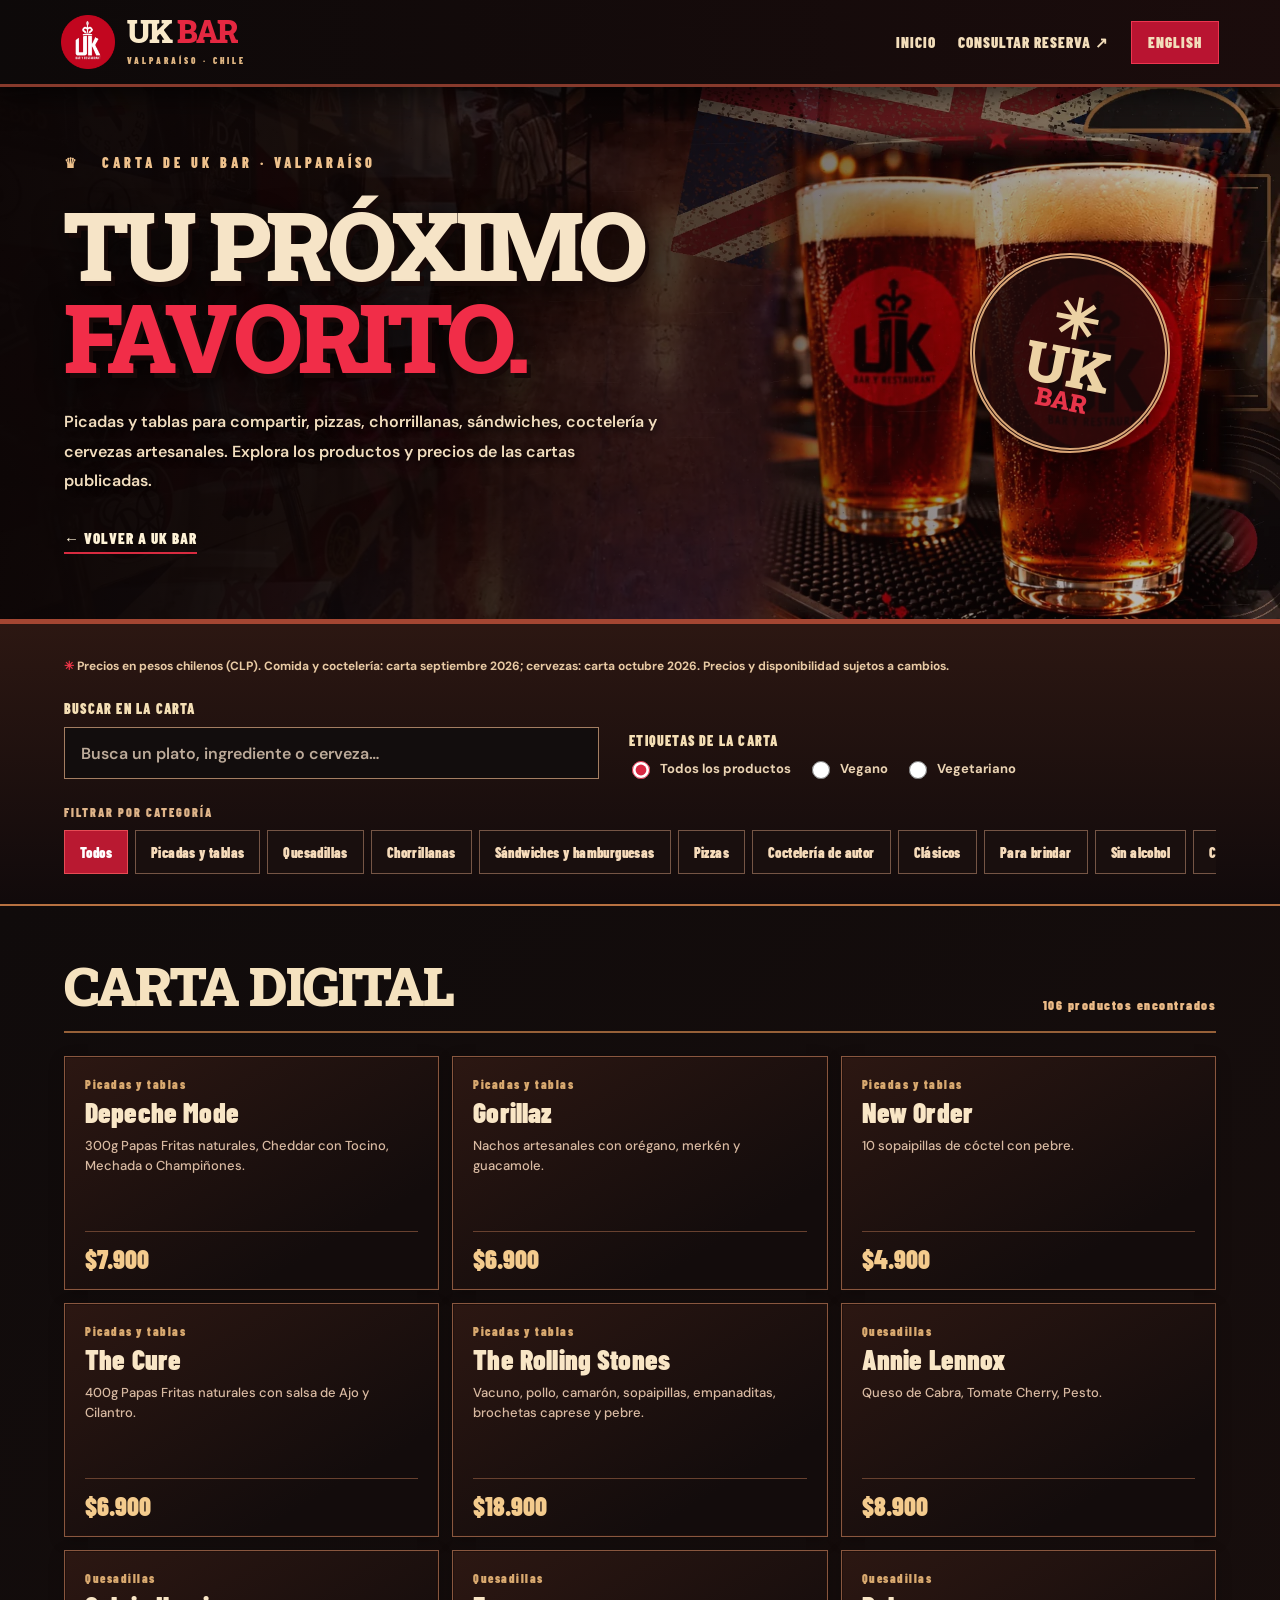
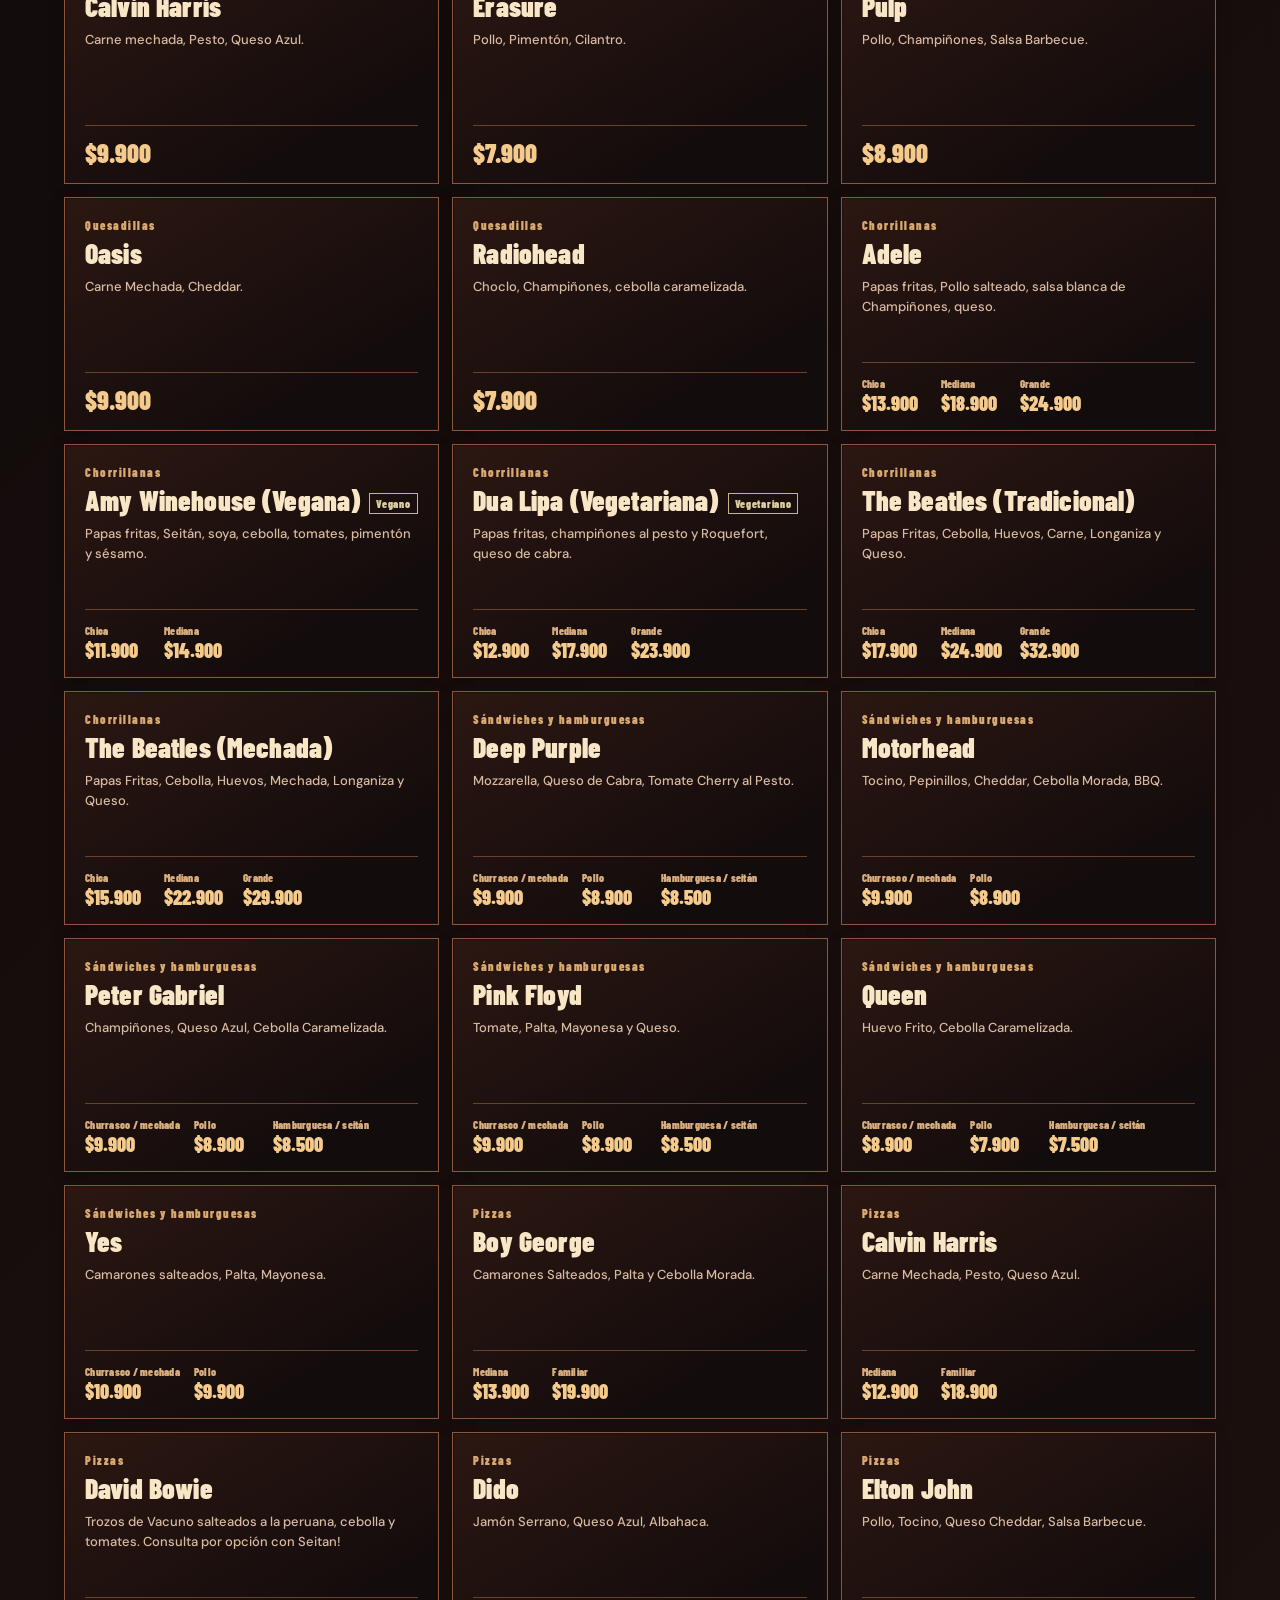
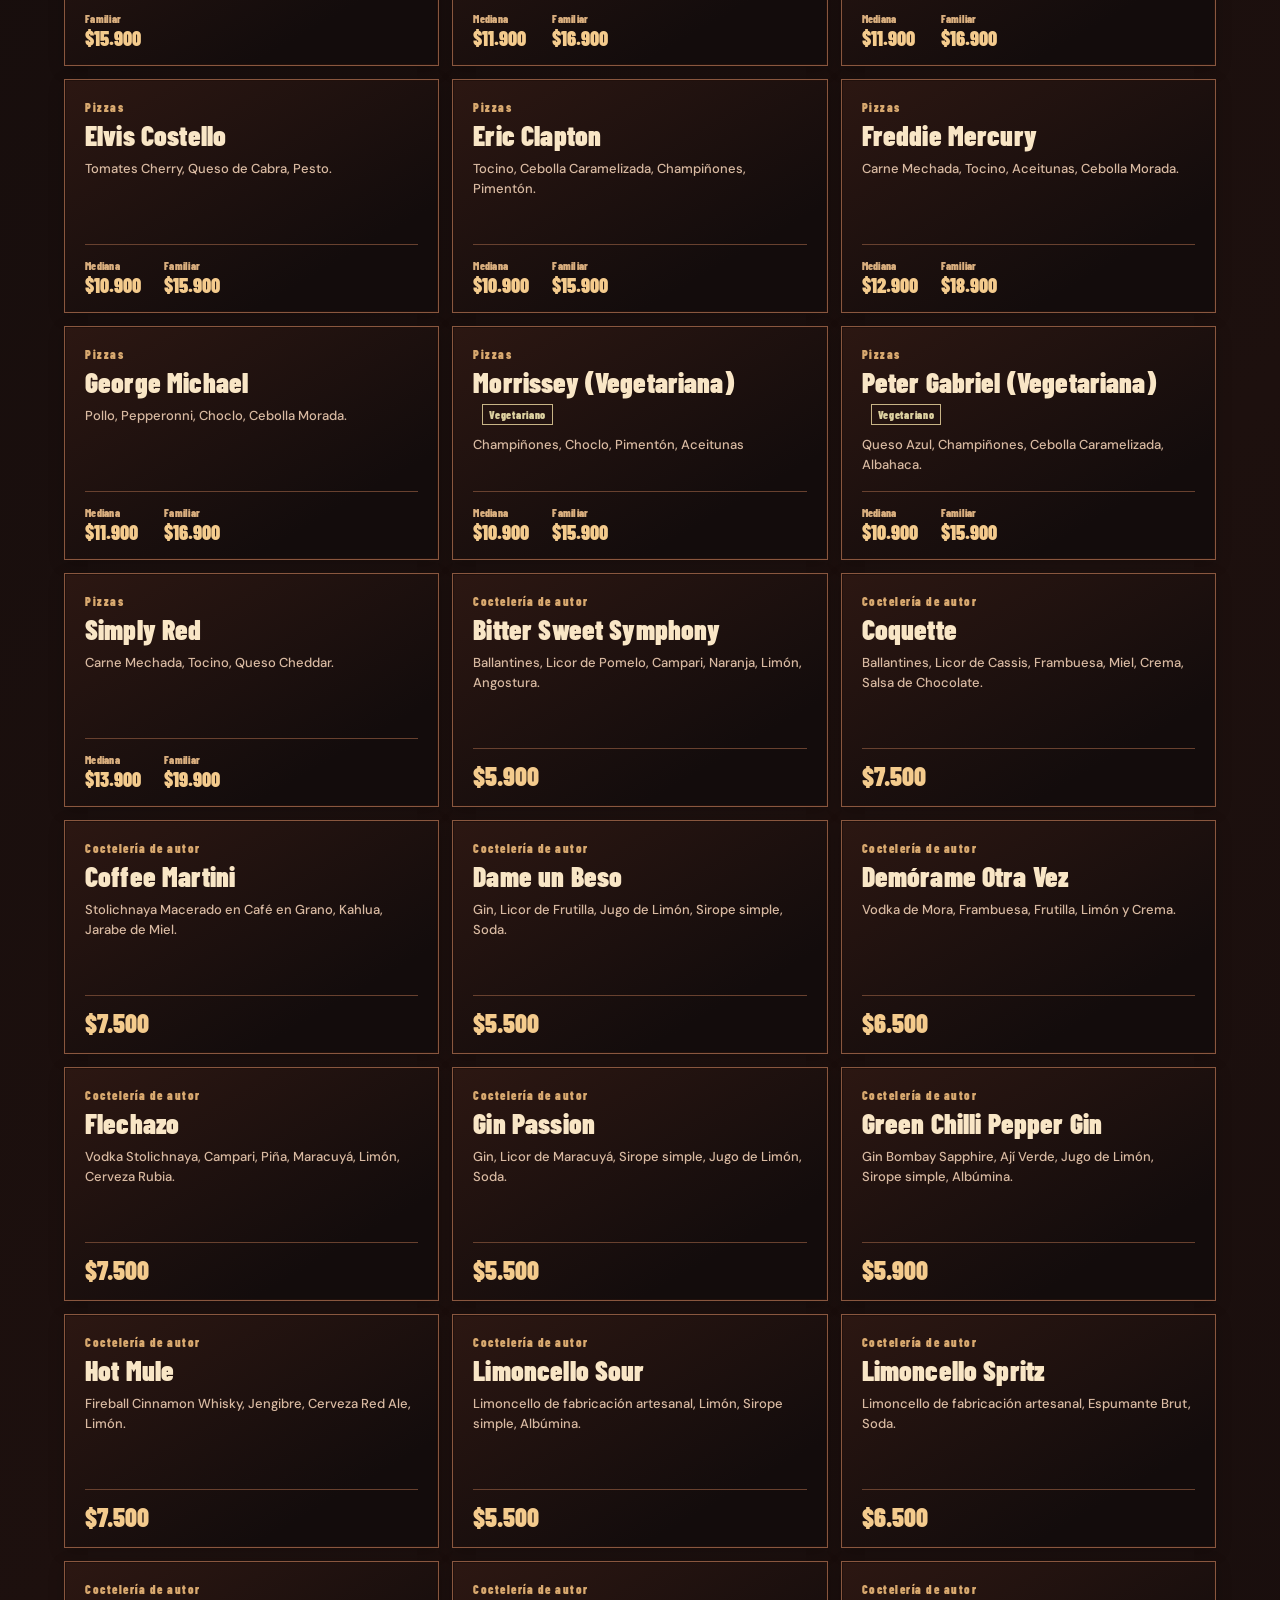
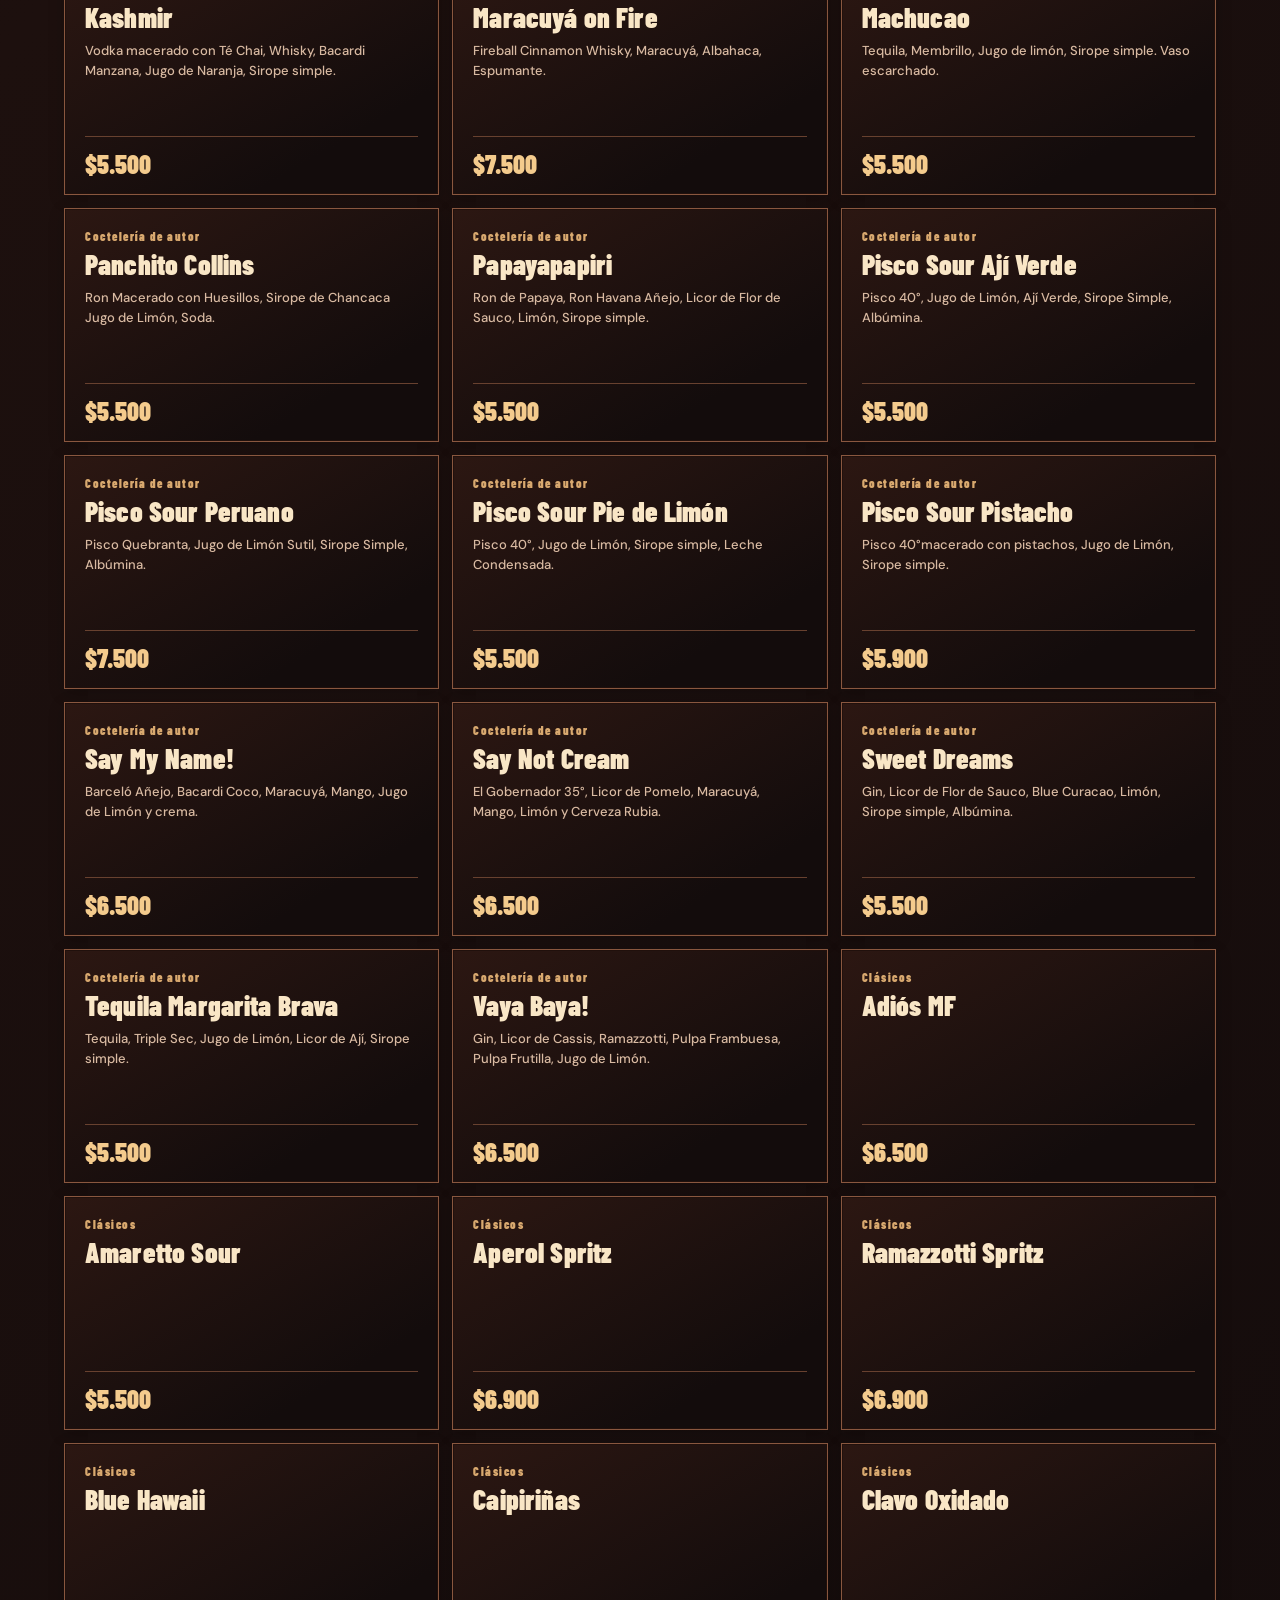
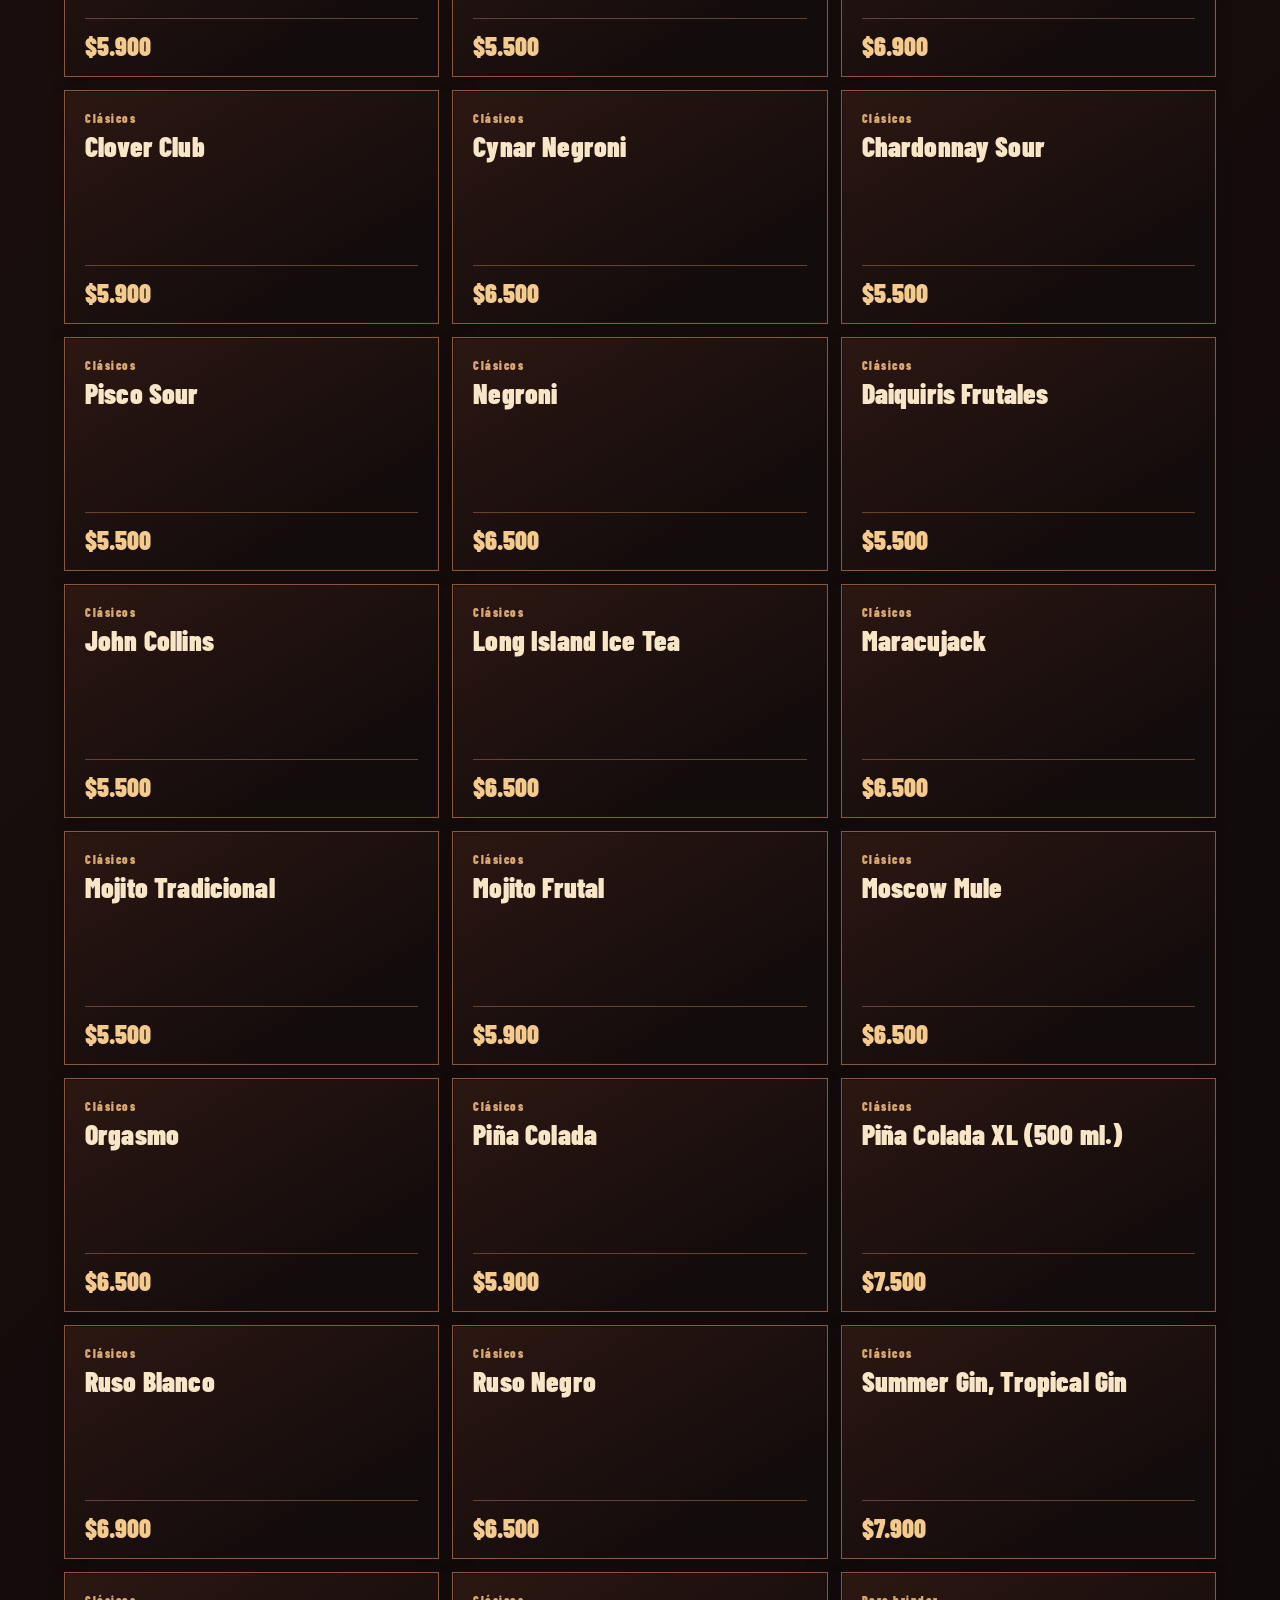
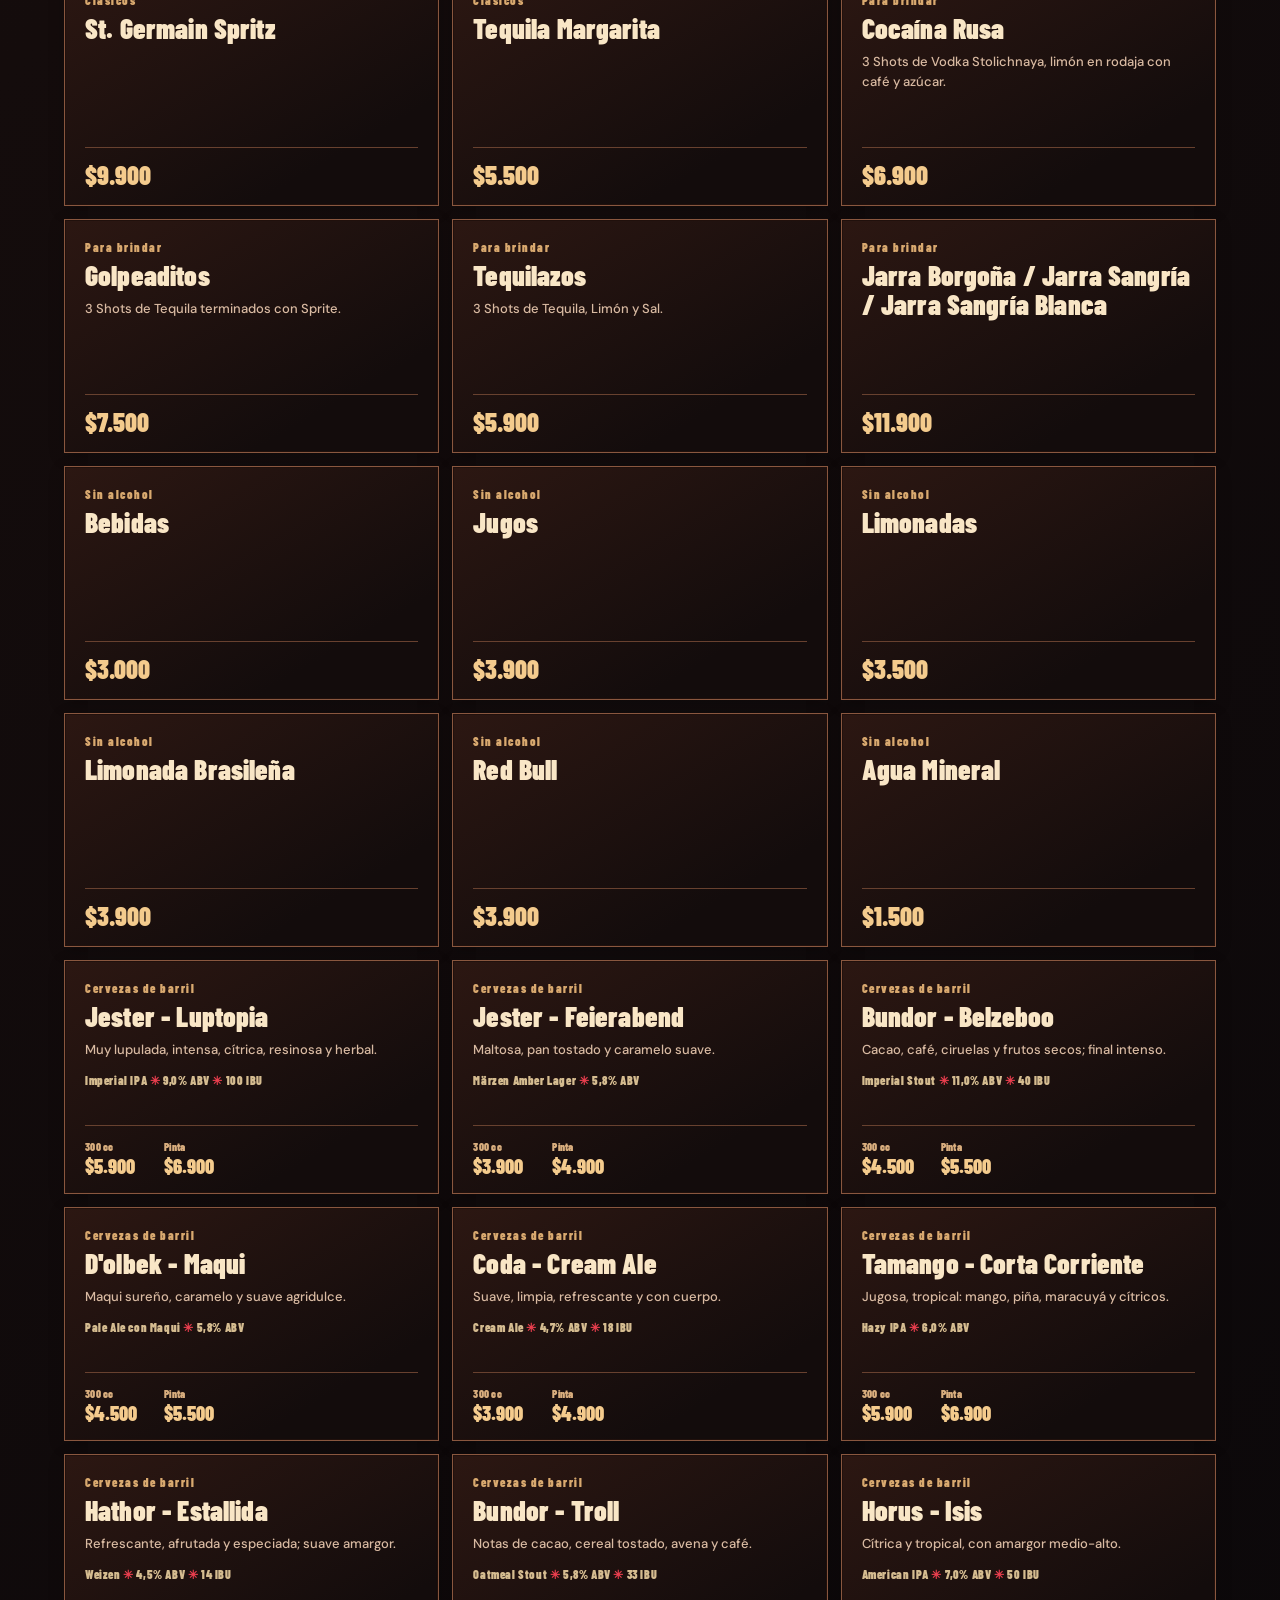
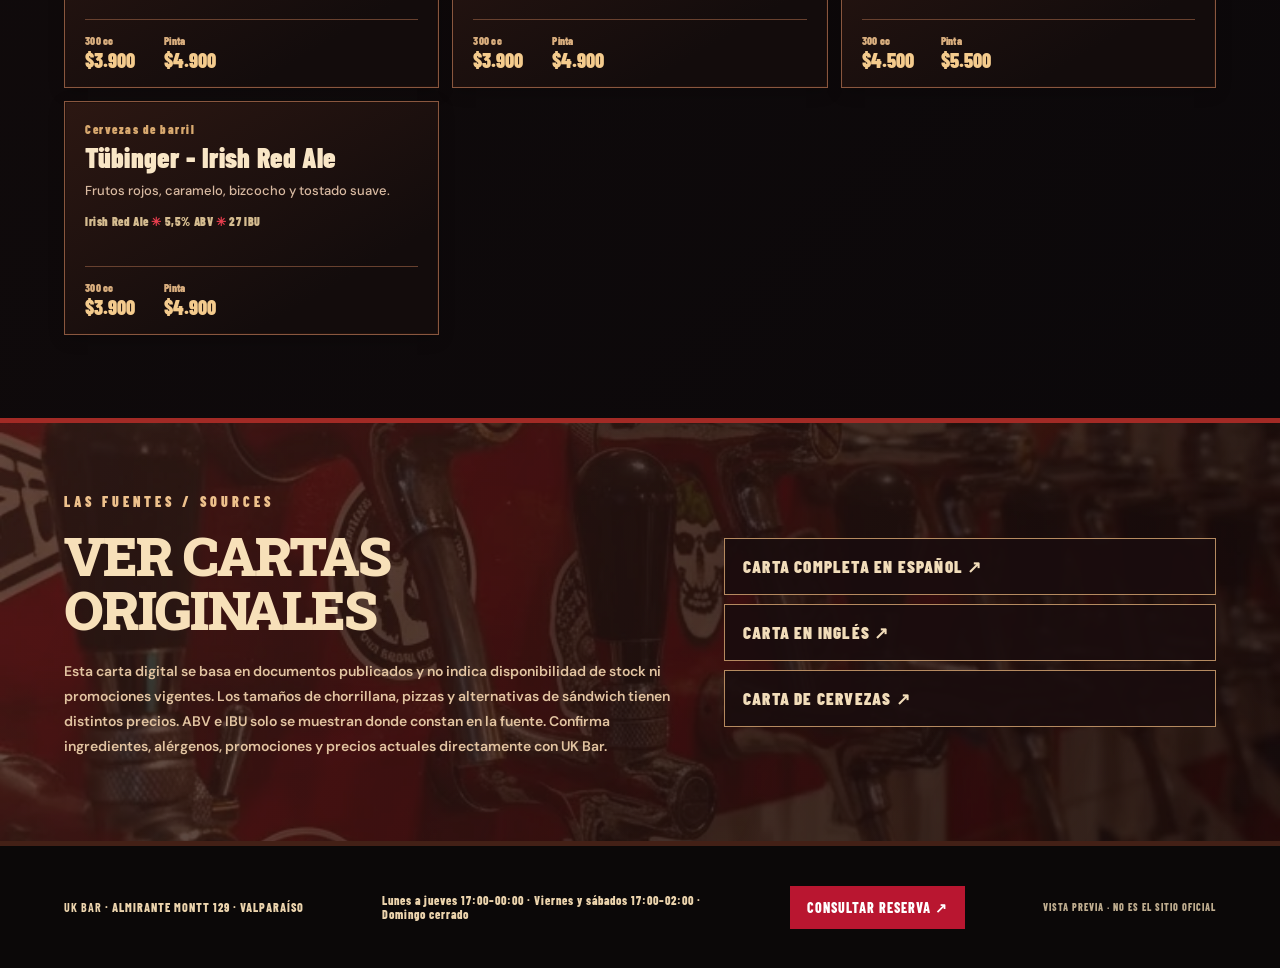
==== carta/index.html @ 12184bd4 "UK Bar V6: 106-item ES/EN digital menu, sizes, category filters and search" ====
<!doctype html>
<html lang="es-CL">
<head>
<meta charset="utf-8">
<meta name="viewport" content="width=device-width, initial-scale=1">
<meta name="robots" content="noindex,nofollow">
<link rel="canonical" href="https://loncodev.github.io/ukbar-preview-v6/carta/">
<link rel="alternate" hreflang="es-CL" href="https://loncodev.github.io/ukbar-preview-v6/carta/">
<link rel="alternate" hreflang="en" href="https://loncodev.github.io/ukbar-preview-v6/en/menu/">
<link rel="alternate" hreflang="x-default" href="https://loncodev.github.io/ukbar-preview-v6/carta/">
<meta name="theme-color" content="#120a0a">
<meta name="description" content="Picadas y tablas para compartir, pizzas, chorrillanas, sándwiches, coctelería y cervezas artesanales. Explora los productos y precios de las cartas publicadas.">
<title>CARTA DIGITAL · UK Bar Valparaíso</title>
<link rel="icon" type="image/png" href="../assets/favicon.png">
<link rel="preconnect" href="https://fonts.googleapis.com">
<link rel="preconnect" href="https://fonts.gstatic.com" crossorigin>
<link href="https://fonts.googleapis.com/css2?family=Barlow+Condensed:wght@500;600;700;800;900&family=DM+Sans:wght@400;500;600;700&family=Roboto+Slab:wght@500;600;700;800;900&display=swap" rel="stylesheet">
<link rel="stylesheet" href="../menu.css">
<script defer src="../menu.js"></script>
</head>
<body>
<a class="full-menu-skip" href="#menu-results">Saltar a los productos</a>
<header class="full-menu-header"><a class="full-menu-brand" href="../"><img src="../assets/logo-ukbar.webp" alt="UK Bar" width="54" height="54"><span>UK <em>BAR</em><small>VALPARAÍSO · CHILE</small></span></a>
<nav aria-label="Navegación"><a href="../">INICIO</a><a href="../#reserva">CONSULTAR RESERVA ↗</a><a href="../en/menu/" hreflang="en">ENGLISH</a></nav></header>
<main>
<section class="full-menu-hero">
  <div class="full-menu-hero-content"><span class="full-menu-overline">♛ &nbsp; CARTA DE UK BAR · VALPARAÍSO</span><h1>TU PRÓXIMO<br><em>FAVORITO.</em></h1><p>Picadas y tablas para compartir, pizzas, chorrillanas, sándwiches, coctelería y cervezas artesanales. Explora los productos y precios de las cartas publicadas.</p><a class="full-menu-back" href="../">← VOLVER A UK BAR</a></div>
  <div class="full-menu-hero-flourish" aria-hidden="true">✳<br>UK<br><span>BAR</span></div>
</section>
<section class="full-menu-panel" aria-label="BUSCAR EN LA CARTA">
  <div class="full-menu-source-note"><span>✳ </span>Precios en pesos chilenos (CLP). Comida y coctelería: carta septiembre 2026; cervezas: carta octubre 2026. Precios y disponibilidad sujetos a cambios.</div>
  <div class="full-menu-tools"><label for="full-menu-query">BUSCAR EN LA CARTA<input id="full-menu-query" type="search" placeholder="Busca un plato, ingrediente o cerveza…" autocomplete="off"></label>
  <fieldset class="full-menu-special"><legend>ETIQUETAS DE LA CARTA</legend>
    <label><input type="radio" name="diet" value="all" checked> Todos los productos</label>
    <label><input type="radio" name="diet" value="vegano"> Vegano</label>
    <label><input type="radio" name="diet" value="vegetariano"> Vegetariano</label>
  </fieldset></div>
  <div class="full-menu-cat-label">FILTRAR POR CATEGORÍA</div>
  <div class="full-menu-categories" role="group" aria-label="FILTRAR POR CATEGORÍA"><button class="full-menu-cat active" type="button" data-category="todos" aria-pressed="true">Todos</button><button class="full-menu-cat" type="button" data-category="picadas" aria-pressed="false">Picadas y tablas</button><button class="full-menu-cat" type="button" data-category="quesadillas" aria-pressed="false">Quesadillas</button><button class="full-menu-cat" type="button" data-category="chorrillanas" aria-pressed="false">Chorrillanas</button><button class="full-menu-cat" type="button" data-category="sandwiches" aria-pressed="false">Sándwiches y hamburguesas</button><button class="full-menu-cat" type="button" data-category="pizzas" aria-pressed="false">Pizzas</button><button class="full-menu-cat" type="button" data-category="autor" aria-pressed="false">Coctelería de autor</button><button class="full-menu-cat" type="button" data-category="clasicos" aria-pressed="false">Clásicos</button><button class="full-menu-cat" type="button" data-category="para-compartir" aria-pressed="false">Para brindar</button><button class="full-menu-cat" type="button" data-category="sin-alcohol" aria-pressed="false">Sin alcohol</button><button class="full-menu-cat" type="button" data-category="cervezas" aria-pressed="false">Cervezas de barril</button></div>
</section>
<section id="menu-results" class="full-menu-results" aria-labelledby="result-heading">
 <div class="full-menu-results-bar"><h2 id="result-heading">CARTA DIGITAL</h2><span id="full-menu-count" aria-live="polite" aria-atomic="true">106 productos en la carta</span></div>
 <div class="full-menu-grid"><article class="full-menu-product" data-menu-category="picadas" data-menu-search="Depeche Mode 300g Papas Fritas naturales, Cheddar con Tocino, Mechada o Champiñones. picadas" data-menu-special="">
<div class="full-menu-product-copy"><span class="full-menu-product-kicker">Picadas y tablas</span><h3>Depeche Mode</h3><p class="full-menu-description">300g Papas Fritas naturales, Cheddar con Tocino, Mechada o Champiñones.</p></div><div class="full-menu-prices"><strong class="menu-single-price">$7.900</strong></div></article>
<article class="full-menu-product" data-menu-category="picadas" data-menu-search="Gorillaz Nachos artesanales con orégano, merkén y guacamole. picadas" data-menu-special="">
<div class="full-menu-product-copy"><span class="full-menu-product-kicker">Picadas y tablas</span><h3>Gorillaz</h3><p class="full-menu-description">Nachos artesanales con orégano, merkén y guacamole.</p></div><div class="full-menu-prices"><strong class="menu-single-price">$6.900</strong></div></article>
<article class="full-menu-product" data-menu-category="picadas" data-menu-search="New Order 10 sopaipillas de cóctel con pebre. picadas" data-menu-special="">
<div class="full-menu-product-copy"><span class="full-menu-product-kicker">Picadas y tablas</span><h3>New Order</h3><p class="full-menu-description">10 sopaipillas de cóctel con pebre.</p></div><div class="full-menu-prices"><strong class="menu-single-price">$4.900</strong></div></article>
<article class="full-menu-product" data-menu-category="picadas" data-menu-search="The Cure 400g Papas Fritas naturales con salsa de Ajo y Cilantro. picadas" data-menu-special="">
<div class="full-menu-product-copy"><span class="full-menu-product-kicker">Picadas y tablas</span><h3>The Cure</h3><p class="full-menu-description">400g Papas Fritas naturales con salsa de Ajo y Cilantro.</p></div><div class="full-menu-prices"><strong class="menu-single-price">$6.900</strong></div></article>
<article class="full-menu-product" data-menu-category="picadas" data-menu-search="The Rolling Stones Vacuno, pollo, camarón, sopaipillas, empanaditas, brochetas caprese y pebre. picadas" data-menu-special="">
<div class="full-menu-product-copy"><span class="full-menu-product-kicker">Picadas y tablas</span><h3>The Rolling Stones</h3><p class="full-menu-description">Vacuno, pollo, camarón, sopaipillas, empanaditas, brochetas caprese y pebre.</p></div><div class="full-menu-prices"><strong class="menu-single-price">$18.900</strong></div></article>
<article class="full-menu-product" data-menu-category="quesadillas" data-menu-search="Annie Lennox Queso de Cabra, Tomate Cherry, Pesto. quesadillas" data-menu-special="">
<div class="full-menu-product-copy"><span class="full-menu-product-kicker">Quesadillas</span><h3>Annie Lennox</h3><p class="full-menu-description">Queso de Cabra, Tomate Cherry, Pesto.</p></div><div class="full-menu-prices"><strong class="menu-single-price">$8.900</strong></div></article>
<article class="full-menu-product" data-menu-category="quesadillas" data-menu-search="Calvin Harris Carne mechada, Pesto, Queso Azul. quesadillas" data-menu-special="">
<div class="full-menu-product-copy"><span class="full-menu-product-kicker">Quesadillas</span><h3>Calvin Harris</h3><p class="full-menu-description">Carne mechada, Pesto, Queso Azul.</p></div><div class="full-menu-prices"><strong class="menu-single-price">$9.900</strong></div></article>
<article class="full-menu-product" data-menu-category="quesadillas" data-menu-search="Erasure Pollo, Pimentón, Cilantro. quesadillas" data-menu-special="">
<div class="full-menu-product-copy"><span class="full-menu-product-kicker">Quesadillas</span><h3>Erasure</h3><p class="full-menu-description">Pollo, Pimentón, Cilantro.</p></div><div class="full-menu-prices"><strong class="menu-single-price">$7.900</strong></div></article>
<article class="full-menu-product" data-menu-category="quesadillas" data-menu-search="Pulp Pollo, Champiñones, Salsa Barbecue. quesadillas" data-menu-special="">
<div class="full-menu-product-copy"><span class="full-menu-product-kicker">Quesadillas</span><h3>Pulp</h3><p class="full-menu-description">Pollo, Champiñones, Salsa Barbecue.</p></div><div class="full-menu-prices"><strong class="menu-single-price">$8.900</strong></div></article>
<article class="full-menu-product" data-menu-category="quesadillas" data-menu-search="Oasis Carne Mechada, Cheddar. quesadillas" data-menu-special="">
<div class="full-menu-product-copy"><span class="full-menu-product-kicker">Quesadillas</span><h3>Oasis</h3><p class="full-menu-description">Carne Mechada, Cheddar.</p></div><div class="full-menu-prices"><strong class="menu-single-price">$9.900</strong></div></article>
<article class="full-menu-product" data-menu-category="quesadillas" data-menu-search="Radiohead Choclo, Champiñones, cebolla caramelizada. quesadillas" data-menu-special="">
<div class="full-menu-product-copy"><span class="full-menu-product-kicker">Quesadillas</span><h3>Radiohead</h3><p class="full-menu-description">Choclo, Champiñones, cebolla caramelizada.</p></div><div class="full-menu-prices"><strong class="menu-single-price">$7.900</strong></div></article>
<article class="full-menu-product" data-menu-category="chorrillanas" data-menu-search="Adele Papas fritas, Pollo salteado, salsa blanca de Champiñones, queso. chorrillanas" data-menu-special="">
<div class="full-menu-product-copy"><span class="full-menu-product-kicker">Chorrillanas</span><h3>Adele</h3><p class="full-menu-description">Papas fritas, Pollo salteado, salsa blanca de Champiñones, queso.</p></div><div class="full-menu-prices"><div class="menu-price-pair"><span>Chica</span><strong>$13.900</strong></div><div class="menu-price-pair"><span>Mediana</span><strong>$18.900</strong></div><div class="menu-price-pair"><span>Grande</span><strong>$24.900</strong></div></div></article>
<article class="full-menu-product" data-menu-category="chorrillanas" data-menu-search="Amy Winehouse (Vegana) Papas fritas, Seitán, soya, cebolla, tomates, pimentón y sésamo. chorrillanas vegano" data-menu-special="vegano">
<div class="full-menu-product-copy"><span class="full-menu-product-kicker">Chorrillanas</span><h3>Amy Winehouse (Vegana)<span class="menu-diet-badge">Vegano</span></h3><p class="full-menu-description">Papas fritas, Seitán, soya, cebolla, tomates, pimentón y sésamo.</p></div><div class="full-menu-prices"><div class="menu-price-pair"><span>Chica</span><strong>$11.900</strong></div><div class="menu-price-pair"><span>Mediana</span><strong>$14.900</strong></div></div></article>
<article class="full-menu-product" data-menu-category="chorrillanas" data-menu-search="Dua Lipa (Vegetariana) Papas fritas, champiñones al pesto y Roquefort, queso de cabra. chorrillanas vegetariano" data-menu-special="vegetariano">
<div class="full-menu-product-copy"><span class="full-menu-product-kicker">Chorrillanas</span><h3>Dua Lipa (Vegetariana)<span class="menu-diet-badge">Vegetariano</span></h3><p class="full-menu-description">Papas fritas, champiñones al pesto y Roquefort, queso de cabra.</p></div><div class="full-menu-prices"><div class="menu-price-pair"><span>Chica</span><strong>$12.900</strong></div><div class="menu-price-pair"><span>Mediana</span><strong>$17.900</strong></div><div class="menu-price-pair"><span>Grande</span><strong>$23.900</strong></div></div></article>
<article class="full-menu-product" data-menu-category="chorrillanas" data-menu-search="The Beatles (Tradicional) Papas Fritas, Cebolla, Huevos, Carne, Longaniza y Queso. chorrillanas" data-menu-special="">
<div class="full-menu-product-copy"><span class="full-menu-product-kicker">Chorrillanas</span><h3>The Beatles (Tradicional)</h3><p class="full-menu-description">Papas Fritas, Cebolla, Huevos, Carne, Longaniza y Queso.</p></div><div class="full-menu-prices"><div class="menu-price-pair"><span>Chica</span><strong>$17.900</strong></div><div class="menu-price-pair"><span>Mediana</span><strong>$24.900</strong></div><div class="menu-price-pair"><span>Grande</span><strong>$32.900</strong></div></div></article>
<article class="full-menu-product" data-menu-category="chorrillanas" data-menu-search="The Beatles (Mechada) Papas Fritas, Cebolla, Huevos, Mechada, Longaniza y Queso. chorrillanas" data-menu-special="">
<div class="full-menu-product-copy"><span class="full-menu-product-kicker">Chorrillanas</span><h3>The Beatles (Mechada)</h3><p class="full-menu-description">Papas Fritas, Cebolla, Huevos, Mechada, Longaniza y Queso.</p></div><div class="full-menu-prices"><div class="menu-price-pair"><span>Chica</span><strong>$15.900</strong></div><div class="menu-price-pair"><span>Mediana</span><strong>$22.900</strong></div><div class="menu-price-pair"><span>Grande</span><strong>$29.900</strong></div></div></article>
<article class="full-menu-product" data-menu-category="sandwiches" data-menu-search="Deep Purple Mozzarella, Queso de Cabra, Tomate Cherry al Pesto. sandwiches" data-menu-special="">
<div class="full-menu-product-copy"><span class="full-menu-product-kicker">Sándwiches y hamburguesas</span><h3>Deep Purple</h3><p class="full-menu-description">Mozzarella, Queso de Cabra, Tomate Cherry al Pesto.</p></div><div class="full-menu-prices"><div class="menu-price-pair"><span>Churrasco / mechada</span><strong>$9.900</strong></div><div class="menu-price-pair"><span>Pollo</span><strong>$8.900</strong></div><div class="menu-price-pair"><span>Hamburguesa / seitán</span><strong>$8.500</strong></div></div></article>
<article class="full-menu-product" data-menu-category="sandwiches" data-menu-search="Motorhead Tocino, Pepinillos, Cheddar, Cebolla Morada, BBQ. sandwiches" data-menu-special="">
<div class="full-menu-product-copy"><span class="full-menu-product-kicker">Sándwiches y hamburguesas</span><h3>Motorhead</h3><p class="full-menu-description">Tocino, Pepinillos, Cheddar, Cebolla Morada, BBQ.</p></div><div class="full-menu-prices"><div class="menu-price-pair"><span>Churrasco / mechada</span><strong>$9.900</strong></div><div class="menu-price-pair"><span>Pollo</span><strong>$8.900</strong></div></div></article>
<article class="full-menu-product" data-menu-category="sandwiches" data-menu-search="Peter Gabriel Champiñones, Queso Azul, Cebolla Caramelizada. sandwiches" data-menu-special="">
<div class="full-menu-product-copy"><span class="full-menu-product-kicker">Sándwiches y hamburguesas</span><h3>Peter Gabriel</h3><p class="full-menu-description">Champiñones, Queso Azul, Cebolla Caramelizada.</p></div><div class="full-menu-prices"><div class="menu-price-pair"><span>Churrasco / mechada</span><strong>$9.900</strong></div><div class="menu-price-pair"><span>Pollo</span><strong>$8.900</strong></div><div class="menu-price-pair"><span>Hamburguesa / seitán</span><strong>$8.500</strong></div></div></article>
<article class="full-menu-product" data-menu-category="sandwiches" data-menu-search="Pink Floyd Tomate, Palta, Mayonesa y Queso. sandwiches" data-menu-special="">
<div class="full-menu-product-copy"><span class="full-menu-product-kicker">Sándwiches y hamburguesas</span><h3>Pink Floyd</h3><p class="full-menu-description">Tomate, Palta, Mayonesa y Queso.</p></div><div class="full-menu-prices"><div class="menu-price-pair"><span>Churrasco / mechada</span><strong>$9.900</strong></div><div class="menu-price-pair"><span>Pollo</span><strong>$8.900</strong></div><div class="menu-price-pair"><span>Hamburguesa / seitán</span><strong>$8.500</strong></div></div></article>
<article class="full-menu-product" data-menu-category="sandwiches" data-menu-search="Queen Huevo Frito, Cebolla Caramelizada. sandwiches" data-menu-special="">
<div class="full-menu-product-copy"><span class="full-menu-product-kicker">Sándwiches y hamburguesas</span><h3>Queen</h3><p class="full-menu-description">Huevo Frito, Cebolla Caramelizada.</p></div><div class="full-menu-prices"><div class="menu-price-pair"><span>Churrasco / mechada</span><strong>$8.900</strong></div><div class="menu-price-pair"><span>Pollo</span><strong>$7.900</strong></div><div class="menu-price-pair"><span>Hamburguesa / seitán</span><strong>$7.500</strong></div></div></article>
<article class="full-menu-product" data-menu-category="sandwiches" data-menu-search="Yes Camarones salteados, Palta, Mayonesa. sandwiches" data-menu-special="">
<div class="full-menu-product-copy"><span class="full-menu-product-kicker">Sándwiches y hamburguesas</span><h3>Yes</h3><p class="full-menu-description">Camarones salteados, Palta, Mayonesa.</p></div><div class="full-menu-prices"><div class="menu-price-pair"><span>Churrasco / mechada</span><strong>$10.900</strong></div><div class="menu-price-pair"><span>Pollo</span><strong>$9.900</strong></div></div></article>
<article class="full-menu-product" data-menu-category="pizzas" data-menu-search="Boy George Camarones Salteados, Palta y Cebolla Morada. pizzas" data-menu-special="">
<div class="full-menu-product-copy"><span class="full-menu-product-kicker">Pizzas</span><h3>Boy George</h3><p class="full-menu-description">Camarones Salteados, Palta y Cebolla Morada.</p></div><div class="full-menu-prices"><div class="menu-price-pair"><span>Mediana</span><strong>$13.900</strong></div><div class="menu-price-pair"><span>Familiar</span><strong>$19.900</strong></div></div></article>
<article class="full-menu-product" data-menu-category="pizzas" data-menu-search="Calvin Harris Carne Mechada, Pesto, Queso Azul. pizzas" data-menu-special="">
<div class="full-menu-product-copy"><span class="full-menu-product-kicker">Pizzas</span><h3>Calvin Harris</h3><p class="full-menu-description">Carne Mechada, Pesto, Queso Azul.</p></div><div class="full-menu-prices"><div class="menu-price-pair"><span>Mediana</span><strong>$12.900</strong></div><div class="menu-price-pair"><span>Familiar</span><strong>$18.900</strong></div></div></article>
<article class="full-menu-product" data-menu-category="pizzas" data-menu-search="David Bowie Trozos de Vacuno salteados a la peruana, cebolla y tomates. Consulta por opción con Seitan! pizzas" data-menu-special="">
<div class="full-menu-product-copy"><span class="full-menu-product-kicker">Pizzas</span><h3>David Bowie</h3><p class="full-menu-description">Trozos de Vacuno salteados a la peruana, cebolla y tomates. Consulta por opción con Seitan!</p></div><div class="full-menu-prices"><div class="menu-price-pair"><span>Familiar</span><strong>$15.900</strong></div></div></article>
<article class="full-menu-product" data-menu-category="pizzas" data-menu-search="Dido Jamón Serrano, Queso Azul, Albahaca. pizzas" data-menu-special="">
<div class="full-menu-product-copy"><span class="full-menu-product-kicker">Pizzas</span><h3>Dido</h3><p class="full-menu-description">Jamón Serrano, Queso Azul, Albahaca.</p></div><div class="full-menu-prices"><div class="menu-price-pair"><span>Mediana</span><strong>$11.900</strong></div><div class="menu-price-pair"><span>Familiar</span><strong>$16.900</strong></div></div></article>
<article class="full-menu-product" data-menu-category="pizzas" data-menu-search="Elton John Pollo, Tocino, Queso Cheddar, Salsa Barbecue. pizzas" data-menu-special="">
<div class="full-menu-product-copy"><span class="full-menu-product-kicker">Pizzas</span><h3>Elton John</h3><p class="full-menu-description">Pollo, Tocino, Queso Cheddar, Salsa Barbecue.</p></div><div class="full-menu-prices"><div class="menu-price-pair"><span>Mediana</span><strong>$11.900</strong></div><div class="menu-price-pair"><span>Familiar</span><strong>$16.900</strong></div></div></article>
<article class="full-menu-product" data-menu-category="pizzas" data-menu-search="Elvis Costello Tomates Cherry, Queso de Cabra, Pesto. pizzas" data-menu-special="">
<div class="full-menu-product-copy"><span class="full-menu-product-kicker">Pizzas</span><h3>Elvis Costello</h3><p class="full-menu-description">Tomates Cherry, Queso de Cabra, Pesto.</p></div><div class="full-menu-prices"><div class="menu-price-pair"><span>Mediana</span><strong>$10.900</strong></div><div class="menu-price-pair"><span>Familiar</span><strong>$15.900</strong></div></div></article>
<article class="full-menu-product" data-menu-category="pizzas" data-menu-search="Eric Clapton Tocino, Cebolla Caramelizada, Champiñones, Pimentón. pizzas" data-menu-special="">
<div class="full-menu-product-copy"><span class="full-menu-product-kicker">Pizzas</span><h3>Eric Clapton</h3><p class="full-menu-description">Tocino, Cebolla Caramelizada, Champiñones, Pimentón.</p></div><div class="full-menu-prices"><div class="menu-price-pair"><span>Mediana</span><strong>$10.900</strong></div><div class="menu-price-pair"><span>Familiar</span><strong>$15.900</strong></div></div></article>
<article class="full-menu-product" data-menu-category="pizzas" data-menu-search="Freddie Mercury Carne Mechada, Tocino, Aceitunas, Cebolla Morada. pizzas" data-menu-special="">
<div class="full-menu-product-copy"><span class="full-menu-product-kicker">Pizzas</span><h3>Freddie Mercury</h3><p class="full-menu-description">Carne Mechada, Tocino, Aceitunas, Cebolla Morada.</p></div><div class="full-menu-prices"><div class="menu-price-pair"><span>Mediana</span><strong>$12.900</strong></div><div class="menu-price-pair"><span>Familiar</span><strong>$18.900</strong></div></div></article>
<article class="full-menu-product" data-menu-category="pizzas" data-menu-search="George Michael Pollo, Pepperonni, Choclo, Cebolla Morada. pizzas" data-menu-special="">
<div class="full-menu-product-copy"><span class="full-menu-product-kicker">Pizzas</span><h3>George Michael</h3><p class="full-menu-description">Pollo, Pepperonni, Choclo, Cebolla Morada.</p></div><div class="full-menu-prices"><div class="menu-price-pair"><span>Mediana</span><strong>$11.900</strong></div><div class="menu-price-pair"><span>Familiar</span><strong>$16.900</strong></div></div></article>
<article class="full-menu-product" data-menu-category="pizzas" data-menu-search="Morrissey (Vegetariana) Champiñones, Choclo, Pimentón, Aceitunas pizzas vegetariano" data-menu-special="vegetariano">
<div class="full-menu-product-copy"><span class="full-menu-product-kicker">Pizzas</span><h3>Morrissey (Vegetariana)<span class="menu-diet-badge">Vegetariano</span></h3><p class="full-menu-description">Champiñones, Choclo, Pimentón, Aceitunas</p></div><div class="full-menu-prices"><div class="menu-price-pair"><span>Mediana</span><strong>$10.900</strong></div><div class="menu-price-pair"><span>Familiar</span><strong>$15.900</strong></div></div></article>
<article class="full-menu-product" data-menu-category="pizzas" data-menu-search="Peter Gabriel (Vegetariana) Queso Azul, Champiñones, Cebolla Caramelizada, Albahaca. pizzas vegetariano" data-menu-special="vegetariano">
<div class="full-menu-product-copy"><span class="full-menu-product-kicker">Pizzas</span><h3>Peter Gabriel (Vegetariana)<span class="menu-diet-badge">Vegetariano</span></h3><p class="full-menu-description">Queso Azul, Champiñones, Cebolla Caramelizada, Albahaca.</p></div><div class="full-menu-prices"><div class="menu-price-pair"><span>Mediana</span><strong>$10.900</strong></div><div class="menu-price-pair"><span>Familiar</span><strong>$15.900</strong></div></div></article>
<article class="full-menu-product" data-menu-category="pizzas" data-menu-search="Simply Red Carne Mechada, Tocino, Queso Cheddar. pizzas" data-menu-special="">
<div class="full-menu-product-copy"><span class="full-menu-product-kicker">Pizzas</span><h3>Simply Red</h3><p class="full-menu-description">Carne Mechada, Tocino, Queso Cheddar.</p></div><div class="full-menu-prices"><div class="menu-price-pair"><span>Mediana</span><strong>$13.900</strong></div><div class="menu-price-pair"><span>Familiar</span><strong>$19.900</strong></div></div></article>
<article class="full-menu-product" data-menu-category="autor" data-menu-search="Bitter Sweet Symphony Ballantines, Licor de Pomelo, Campari, Naranja, Limón, Angostura. autor" data-menu-special="">
<div class="full-menu-product-copy"><span class="full-menu-product-kicker">Coctelería de autor</span><h3>Bitter Sweet Symphony</h3><p class="full-menu-description">Ballantines, Licor de Pomelo, Campari, Naranja, Limón, Angostura.</p></div><div class="full-menu-prices"><strong class="menu-single-price">$5.900</strong></div></article>
<article class="full-menu-product" data-menu-category="autor" data-menu-search="Coquette Ballantines, Licor de Cassis, Frambuesa, Miel, Crema, Salsa de Chocolate. autor" data-menu-special="">
<div class="full-menu-product-copy"><span class="full-menu-product-kicker">Coctelería de autor</span><h3>Coquette</h3><p class="full-menu-description">Ballantines, Licor de Cassis, Frambuesa, Miel, Crema, Salsa de Chocolate.</p></div><div class="full-menu-prices"><strong class="menu-single-price">$7.500</strong></div></article>
<article class="full-menu-product" data-menu-category="autor" data-menu-search="Coffee Martini Stolichnaya Macerado en Café en Grano, Kahlua, Jarabe de Miel. autor" data-menu-special="">
<div class="full-menu-product-copy"><span class="full-menu-product-kicker">Coctelería de autor</span><h3>Coffee Martini</h3><p class="full-menu-description">Stolichnaya Macerado en Café en Grano, Kahlua, Jarabe de Miel.</p></div><div class="full-menu-prices"><strong class="menu-single-price">$7.500</strong></div></article>
<article class="full-menu-product" data-menu-category="autor" data-menu-search="Dame un Beso Gin, Licor de Frutilla, Jugo de Limón, Sirope simple, Soda. autor" data-menu-special="">
<div class="full-menu-product-copy"><span class="full-menu-product-kicker">Coctelería de autor</span><h3>Dame un Beso</h3><p class="full-menu-description">Gin, Licor de Frutilla, Jugo de Limón, Sirope simple, Soda.</p></div><div class="full-menu-prices"><strong class="menu-single-price">$5.500</strong></div></article>
<article class="full-menu-product" data-menu-category="autor" data-menu-search="Demórame Otra Vez Vodka de Mora, Frambuesa, Frutilla, Limón y Crema. autor" data-menu-special="">
<div class="full-menu-product-copy"><span class="full-menu-product-kicker">Coctelería de autor</span><h3>Demórame Otra Vez</h3><p class="full-menu-description">Vodka de Mora, Frambuesa, Frutilla, Limón y Crema.</p></div><div class="full-menu-prices"><strong class="menu-single-price">$6.500</strong></div></article>
<article class="full-menu-product" data-menu-category="autor" data-menu-search="Flechazo Vodka Stolichnaya, Campari, Piña, Maracuyá, Limón, Cerveza Rubia. autor" data-menu-special="">
<div class="full-menu-product-copy"><span class="full-menu-product-kicker">Coctelería de autor</span><h3>Flechazo</h3><p class="full-menu-description">Vodka Stolichnaya, Campari, Piña, Maracuyá, Limón, Cerveza Rubia.</p></div><div class="full-menu-prices"><strong class="menu-single-price">$7.500</strong></div></article>
<article class="full-menu-product" data-menu-category="autor" data-menu-search="Gin Passion Gin, Licor de Maracuyá, Sirope simple, Jugo de Limón, Soda. autor" data-menu-special="">
<div class="full-menu-product-copy"><span class="full-menu-product-kicker">Coctelería de autor</span><h3>Gin Passion</h3><p class="full-menu-description">Gin, Licor de Maracuyá, Sirope simple, Jugo de Limón, Soda.</p></div><div class="full-menu-prices"><strong class="menu-single-price">$5.500</strong></div></article>
<article class="full-menu-product" data-menu-category="autor" data-menu-search="Green Chilli Pepper Gin Gin Bombay Sapphire, Ají Verde, Jugo de Limón, Sirope simple, Albúmina. autor" data-menu-special="">
<div class="full-menu-product-copy"><span class="full-menu-product-kicker">Coctelería de autor</span><h3>Green Chilli Pepper Gin</h3><p class="full-menu-description">Gin Bombay Sapphire, Ají Verde, Jugo de Limón, Sirope simple, Albúmina.</p></div><div class="full-menu-prices"><strong class="menu-single-price">$5.900</strong></div></article>
<article class="full-menu-product" data-menu-category="autor" data-menu-search="Hot Mule Fireball Cinnamon Whisky, Jengibre, Cerveza Red Ale, Limón. autor" data-menu-special="">
<div class="full-menu-product-copy"><span class="full-menu-product-kicker">Coctelería de autor</span><h3>Hot Mule</h3><p class="full-menu-description">Fireball Cinnamon Whisky, Jengibre, Cerveza Red Ale, Limón.</p></div><div class="full-menu-prices"><strong class="menu-single-price">$7.500</strong></div></article>
<article class="full-menu-product" data-menu-category="autor" data-menu-search="Limoncello Sour Limoncello de fabricación artesanal, Limón, Sirope simple, Albúmina. autor" data-menu-special="">
<div class="full-menu-product-copy"><span class="full-menu-product-kicker">Coctelería de autor</span><h3>Limoncello Sour</h3><p class="full-menu-description">Limoncello de fabricación artesanal, Limón, Sirope simple, Albúmina.</p></div><div class="full-menu-prices"><strong class="menu-single-price">$5.500</strong></div></article>
<article class="full-menu-product" data-menu-category="autor" data-menu-search="Limoncello Spritz Limoncello de fabricación artesanal, Espumante Brut, Soda. autor" data-menu-special="">
<div class="full-menu-product-copy"><span class="full-menu-product-kicker">Coctelería de autor</span><h3>Limoncello Spritz</h3><p class="full-menu-description">Limoncello de fabricación artesanal, Espumante Brut, Soda.</p></div><div class="full-menu-prices"><strong class="menu-single-price">$6.500</strong></div></article>
<article class="full-menu-product" data-menu-category="autor" data-menu-search="Kashmir Vodka macerado con Té Chai, Whisky, Bacardi Manzana, Jugo de Naranja, Sirope simple. autor" data-menu-special="">
<div class="full-menu-product-copy"><span class="full-menu-product-kicker">Coctelería de autor</span><h3>Kashmir</h3><p class="full-menu-description">Vodka macerado con Té Chai, Whisky, Bacardi Manzana, Jugo de Naranja, Sirope simple.</p></div><div class="full-menu-prices"><strong class="menu-single-price">$5.500</strong></div></article>
<article class="full-menu-product" data-menu-category="autor" data-menu-search="Maracuyá on Fire Fireball Cinnamon Whisky, Maracuyá, Albahaca, Espumante. autor" data-menu-special="">
<div class="full-menu-product-copy"><span class="full-menu-product-kicker">Coctelería de autor</span><h3>Maracuyá on Fire</h3><p class="full-menu-description">Fireball Cinnamon Whisky, Maracuyá, Albahaca, Espumante.</p></div><div class="full-menu-prices"><strong class="menu-single-price">$7.500</strong></div></article>
<article class="full-menu-product" data-menu-category="autor" data-menu-search="Machucao Tequila, Membrillo, Jugo de limón, Sirope simple. Vaso escarchado. autor" data-menu-special="">
<div class="full-menu-product-copy"><span class="full-menu-product-kicker">Coctelería de autor</span><h3>Machucao</h3><p class="full-menu-description">Tequila, Membrillo, Jugo de limón, Sirope simple. Vaso escarchado.</p></div><div class="full-menu-prices"><strong class="menu-single-price">$5.500</strong></div></article>
<article class="full-menu-product" data-menu-category="autor" data-menu-search="Panchito Collins Ron Macerado con Huesillos, Sirope de Chancaca Jugo de Limón, Soda. autor" data-menu-special="">
<div class="full-menu-product-copy"><span class="full-menu-product-kicker">Coctelería de autor</span><h3>Panchito Collins</h3><p class="full-menu-description">Ron Macerado con Huesillos, Sirope de Chancaca Jugo de Limón, Soda.</p></div><div class="full-menu-prices"><strong class="menu-single-price">$5.500</strong></div></article>
<article class="full-menu-product" data-menu-category="autor" data-menu-search="Papayapapiri Ron de Papaya, Ron Havana Añejo, Licor de Flor de Sauco, Limón, Sirope simple. autor" data-menu-special="">
<div class="full-menu-product-copy"><span class="full-menu-product-kicker">Coctelería de autor</span><h3>Papayapapiri</h3><p class="full-menu-description">Ron de Papaya, Ron Havana Añejo, Licor de Flor de Sauco, Limón, Sirope simple.</p></div><div class="full-menu-prices"><strong class="menu-single-price">$5.500</strong></div></article>
<article class="full-menu-product" data-menu-category="autor" data-menu-search="Pisco Sour Ají Verde Pisco 40°, Jugo de Limón, Ají Verde, Sirope Simple, Albúmina. autor" data-menu-special="">
<div class="full-menu-product-copy"><span class="full-menu-product-kicker">Coctelería de autor</span><h3>Pisco Sour Ají Verde</h3><p class="full-menu-description">Pisco 40°, Jugo de Limón, Ají Verde, Sirope Simple, Albúmina.</p></div><div class="full-menu-prices"><strong class="menu-single-price">$5.500</strong></div></article>
<article class="full-menu-product" data-menu-category="autor" data-menu-search="Pisco Sour Peruano Pisco Quebranta, Jugo de Limón Sutil, Sirope Simple, Albúmina. autor" data-menu-special="">
<div class="full-menu-product-copy"><span class="full-menu-product-kicker">Coctelería de autor</span><h3>Pisco Sour Peruano</h3><p class="full-menu-description">Pisco Quebranta, Jugo de Limón Sutil, Sirope Simple, Albúmina.</p></div><div class="full-menu-prices"><strong class="menu-single-price">$7.500</strong></div></article>
<article class="full-menu-product" data-menu-category="autor" data-menu-search="Pisco Sour Pie de Limón Pisco 40°, Jugo de Limón, Sirope simple, Leche Condensada. autor" data-menu-special="">
<div class="full-menu-product-copy"><span class="full-menu-product-kicker">Coctelería de autor</span><h3>Pisco Sour Pie de Limón</h3><p class="full-menu-description">Pisco 40°, Jugo de Limón, Sirope simple, Leche Condensada.</p></div><div class="full-menu-prices"><strong class="menu-single-price">$5.500</strong></div></article>
<article class="full-menu-product" data-menu-category="autor" data-menu-search="Pisco Sour Pistacho Pisco 40°macerado con pistachos, Jugo de Limón, Sirope simple. autor" data-menu-special="">
<div class="full-menu-product-copy"><span class="full-menu-product-kicker">Coctelería de autor</span><h3>Pisco Sour Pistacho</h3><p class="full-menu-description">Pisco 40°macerado con pistachos, Jugo de Limón, Sirope simple.</p></div><div class="full-menu-prices"><strong class="menu-single-price">$5.900</strong></div></article>
<article class="full-menu-product" data-menu-category="autor" data-menu-search="Say My Name! Barceló Añejo, Bacardi Coco, Maracuyá, Mango, Jugo de Limón y crema. autor" data-menu-special="">
<div class="full-menu-product-copy"><span class="full-menu-product-kicker">Coctelería de autor</span><h3>Say My Name!</h3><p class="full-menu-description">Barceló Añejo, Bacardi Coco, Maracuyá, Mango, Jugo de Limón y crema.</p></div><div class="full-menu-prices"><strong class="menu-single-price">$6.500</strong></div></article>
<article class="full-menu-product" data-menu-category="autor" data-menu-search="Say Not Cream El Gobernador 35°, Licor de Pomelo, Maracuyá, Mango, Limón y Cerveza Rubia. autor" data-menu-special="">
<div class="full-menu-product-copy"><span class="full-menu-product-kicker">Coctelería de autor</span><h3>Say Not Cream</h3><p class="full-menu-description">El Gobernador 35°, Licor de Pomelo, Maracuyá, Mango, Limón y Cerveza Rubia.</p></div><div class="full-menu-prices"><strong class="menu-single-price">$6.500</strong></div></article>
<article class="full-menu-product" data-menu-category="autor" data-menu-search="Sweet Dreams Gin, Licor de Flor de Sauco, Blue Curacao, Limón, Sirope simple, Albúmina. autor" data-menu-special="">
<div class="full-menu-product-copy"><span class="full-menu-product-kicker">Coctelería de autor</span><h3>Sweet Dreams</h3><p class="full-menu-description">Gin, Licor de Flor de Sauco, Blue Curacao, Limón, Sirope simple, Albúmina.</p></div><div class="full-menu-prices"><strong class="menu-single-price">$5.500</strong></div></article>
<article class="full-menu-product" data-menu-category="autor" data-menu-search="Tequila Margarita Brava Tequila, Triple Sec, Jugo de Limón, Licor de Ají, Sirope simple. autor" data-menu-special="">
<div class="full-menu-product-copy"><span class="full-menu-product-kicker">Coctelería de autor</span><h3>Tequila Margarita Brava</h3><p class="full-menu-description">Tequila, Triple Sec, Jugo de Limón, Licor de Ají, Sirope simple.</p></div><div class="full-menu-prices"><strong class="menu-single-price">$5.500</strong></div></article>
<article class="full-menu-product" data-menu-category="autor" data-menu-search="Vaya Baya! Gin, Licor de Cassis, Ramazzotti, Pulpa Frambuesa, Pulpa Frutilla, Jugo de Limón. autor" data-menu-special="">
<div class="full-menu-product-copy"><span class="full-menu-product-kicker">Coctelería de autor</span><h3>Vaya Baya!</h3><p class="full-menu-description">Gin, Licor de Cassis, Ramazzotti, Pulpa Frambuesa, Pulpa Frutilla, Jugo de Limón.</p></div><div class="full-menu-prices"><strong class="menu-single-price">$6.500</strong></div></article>
<article class="full-menu-product" data-menu-category="clasicos" data-menu-search="Adiós MF clasicos" data-menu-special="">
<div class="full-menu-product-copy"><span class="full-menu-product-kicker">Clásicos</span><h3>Adiós MF</h3><p class="full-menu-description"></p></div><div class="full-menu-prices"><strong class="menu-single-price">$6.500</strong></div></article>
<article class="full-menu-product" data-menu-category="clasicos" data-menu-search="Amaretto Sour clasicos" data-menu-special="">
<div class="full-menu-product-copy"><span class="full-menu-product-kicker">Clásicos</span><h3>Amaretto Sour</h3><p class="full-menu-description"></p></div><div class="full-menu-prices"><strong class="menu-single-price">$5.500</strong></div></article>
<article class="full-menu-product" data-menu-category="clasicos" data-menu-search="Aperol Spritz clasicos" data-menu-special="">
<div class="full-menu-product-copy"><span class="full-menu-product-kicker">Clásicos</span><h3>Aperol Spritz</h3><p class="full-menu-description"></p></div><div class="full-menu-prices"><strong class="menu-single-price">$6.900</strong></div></article>
<article class="full-menu-product" data-menu-category="clasicos" data-menu-search="Ramazzotti Spritz clasicos" data-menu-special="">
<div class="full-menu-product-copy"><span class="full-menu-product-kicker">Clásicos</span><h3>Ramazzotti Spritz</h3><p class="full-menu-description"></p></div><div class="full-menu-prices"><strong class="menu-single-price">$6.900</strong></div></article>
<article class="full-menu-product" data-menu-category="clasicos" data-menu-search="Blue Hawaii clasicos" data-menu-special="">
<div class="full-menu-product-copy"><span class="full-menu-product-kicker">Clásicos</span><h3>Blue Hawaii</h3><p class="full-menu-description"></p></div><div class="full-menu-prices"><strong class="menu-single-price">$5.900</strong></div></article>
<article class="full-menu-product" data-menu-category="clasicos" data-menu-search="Caipiriñas clasicos" data-menu-special="">
<div class="full-menu-product-copy"><span class="full-menu-product-kicker">Clásicos</span><h3>Caipiriñas</h3><p class="full-menu-description"></p></div><div class="full-menu-prices"><strong class="menu-single-price">$5.500</strong></div></article>
<article class="full-menu-product" data-menu-category="clasicos" data-menu-search="Clavo Oxidado clasicos" data-menu-special="">
<div class="full-menu-product-copy"><span class="full-menu-product-kicker">Clásicos</span><h3>Clavo Oxidado</h3><p class="full-menu-description"></p></div><div class="full-menu-prices"><strong class="menu-single-price">$6.900</strong></div></article>
<article class="full-menu-product" data-menu-category="clasicos" data-menu-search="Clover Club clasicos" data-menu-special="">
<div class="full-menu-product-copy"><span class="full-menu-product-kicker">Clásicos</span><h3>Clover Club</h3><p class="full-menu-description"></p></div><div class="full-menu-prices"><strong class="menu-single-price">$5.900</strong></div></article>
<article class="full-menu-product" data-menu-category="clasicos" data-menu-search="Cynar Negroni clasicos" data-menu-special="">
<div class="full-menu-product-copy"><span class="full-menu-product-kicker">Clásicos</span><h3>Cynar Negroni</h3><p class="full-menu-description"></p></div><div class="full-menu-prices"><strong class="menu-single-price">$6.500</strong></div></article>
<article class="full-menu-product" data-menu-category="clasicos" data-menu-search="Chardonnay Sour clasicos" data-menu-special="">
<div class="full-menu-product-copy"><span class="full-menu-product-kicker">Clásicos</span><h3>Chardonnay Sour</h3><p class="full-menu-description"></p></div><div class="full-menu-prices"><strong class="menu-single-price">$5.500</strong></div></article>
<article class="full-menu-product" data-menu-category="clasicos" data-menu-search="Pisco Sour clasicos" data-menu-special="">
<div class="full-menu-product-copy"><span class="full-menu-product-kicker">Clásicos</span><h3>Pisco Sour</h3><p class="full-menu-description"></p></div><div class="full-menu-prices"><strong class="menu-single-price">$5.500</strong></div></article>
<article class="full-menu-product" data-menu-category="clasicos" data-menu-search="Negroni clasicos" data-menu-special="">
<div class="full-menu-product-copy"><span class="full-menu-product-kicker">Clásicos</span><h3>Negroni</h3><p class="full-menu-description"></p></div><div class="full-menu-prices"><strong class="menu-single-price">$6.500</strong></div></article>
<article class="full-menu-product" data-menu-category="clasicos" data-menu-search="Daiquiris Frutales clasicos" data-menu-special="">
<div class="full-menu-product-copy"><span class="full-menu-product-kicker">Clásicos</span><h3>Daiquiris Frutales</h3><p class="full-menu-description"></p></div><div class="full-menu-prices"><strong class="menu-single-price">$5.500</strong></div></article>
<article class="full-menu-product" data-menu-category="clasicos" data-menu-search="John Collins clasicos" data-menu-special="">
<div class="full-menu-product-copy"><span class="full-menu-product-kicker">Clásicos</span><h3>John Collins</h3><p class="full-menu-description"></p></div><div class="full-menu-prices"><strong class="menu-single-price">$5.500</strong></div></article>
<article class="full-menu-product" data-menu-category="clasicos" data-menu-search="Long Island Ice Tea clasicos" data-menu-special="">
<div class="full-menu-product-copy"><span class="full-menu-product-kicker">Clásicos</span><h3>Long Island Ice Tea</h3><p class="full-menu-description"></p></div><div class="full-menu-prices"><strong class="menu-single-price">$6.500</strong></div></article>
<article class="full-menu-product" data-menu-category="clasicos" data-menu-search="Maracujack clasicos" data-menu-special="">
<div class="full-menu-product-copy"><span class="full-menu-product-kicker">Clásicos</span><h3>Maracujack</h3><p class="full-menu-description"></p></div><div class="full-menu-prices"><strong class="menu-single-price">$6.500</strong></div></article>
<article class="full-menu-product" data-menu-category="clasicos" data-menu-search="Mojito Tradicional clasicos" data-menu-special="">
<div class="full-menu-product-copy"><span class="full-menu-product-kicker">Clásicos</span><h3>Mojito Tradicional</h3><p class="full-menu-description"></p></div><div class="full-menu-prices"><strong class="menu-single-price">$5.500</strong></div></article>
<article class="full-menu-product" data-menu-category="clasicos" data-menu-search="Mojito Frutal clasicos" data-menu-special="">
<div class="full-menu-product-copy"><span class="full-menu-product-kicker">Clásicos</span><h3>Mojito Frutal</h3><p class="full-menu-description"></p></div><div class="full-menu-prices"><strong class="menu-single-price">$5.900</strong></div></article>
<article class="full-menu-product" data-menu-category="clasicos" data-menu-search="Moscow Mule clasicos" data-menu-special="">
<div class="full-menu-product-copy"><span class="full-menu-product-kicker">Clásicos</span><h3>Moscow Mule</h3><p class="full-menu-description"></p></div><div class="full-menu-prices"><strong class="menu-single-price">$6.500</strong></div></article>
<article class="full-menu-product" data-menu-category="clasicos" data-menu-search="Orgasmo clasicos" data-menu-special="">
<div class="full-menu-product-copy"><span class="full-menu-product-kicker">Clásicos</span><h3>Orgasmo</h3><p class="full-menu-description"></p></div><div class="full-menu-prices"><strong class="menu-single-price">$6.500</strong></div></article>
<article class="full-menu-product" data-menu-category="clasicos" data-menu-search="Piña Colada clasicos" data-menu-special="">
<div class="full-menu-product-copy"><span class="full-menu-product-kicker">Clásicos</span><h3>Piña Colada</h3><p class="full-menu-description"></p></div><div class="full-menu-prices"><strong class="menu-single-price">$5.900</strong></div></article>
<article class="full-menu-product" data-menu-category="clasicos" data-menu-search="Piña Colada XL (500 ml.) clasicos" data-menu-special="">
<div class="full-menu-product-copy"><span class="full-menu-product-kicker">Clásicos</span><h3>Piña Colada XL (500 ml.)</h3><p class="full-menu-description"></p></div><div class="full-menu-prices"><strong class="menu-single-price">$7.500</strong></div></article>
<article class="full-menu-product" data-menu-category="clasicos" data-menu-search="Ruso Blanco clasicos" data-menu-special="">
<div class="full-menu-product-copy"><span class="full-menu-product-kicker">Clásicos</span><h3>Ruso Blanco</h3><p class="full-menu-description"></p></div><div class="full-menu-prices"><strong class="menu-single-price">$6.900</strong></div></article>
<article class="full-menu-product" data-menu-category="clasicos" data-menu-search="Ruso Negro clasicos" data-menu-special="">
<div class="full-menu-product-copy"><span class="full-menu-product-kicker">Clásicos</span><h3>Ruso Negro</h3><p class="full-menu-description"></p></div><div class="full-menu-prices"><strong class="menu-single-price">$6.500</strong></div></article>
<article class="full-menu-product" data-menu-category="clasicos" data-menu-search="Summer Gin, Tropical Gin clasicos" data-menu-special="">
<div class="full-menu-product-copy"><span class="full-menu-product-kicker">Clásicos</span><h3>Summer Gin, Tropical Gin</h3><p class="full-menu-description"></p></div><div class="full-menu-prices"><strong class="menu-single-price">$7.900</strong></div></article>
<article class="full-menu-product" data-menu-category="clasicos" data-menu-search="St. Germain Spritz clasicos" data-menu-special="">
<div class="full-menu-product-copy"><span class="full-menu-product-kicker">Clásicos</span><h3>St. Germain Spritz</h3><p class="full-menu-description"></p></div><div class="full-menu-prices"><strong class="menu-single-price">$9.900</strong></div></article>
<article class="full-menu-product" data-menu-category="clasicos" data-menu-search="Tequila Margarita clasicos" data-menu-special="">
<div class="full-menu-product-copy"><span class="full-menu-product-kicker">Clásicos</span><h3>Tequila Margarita</h3><p class="full-menu-description"></p></div><div class="full-menu-prices"><strong class="menu-single-price">$5.500</strong></div></article>
<article class="full-menu-product" data-menu-category="para-compartir" data-menu-search="Cocaína Rusa 3 Shots de Vodka Stolichnaya, limón en rodaja con café y azúcar. para-compartir" data-menu-special="">
<div class="full-menu-product-copy"><span class="full-menu-product-kicker">Para brindar</span><h3>Cocaína Rusa</h3><p class="full-menu-description">3 Shots de Vodka Stolichnaya, limón en rodaja con café y azúcar.</p></div><div class="full-menu-prices"><strong class="menu-single-price">$6.900</strong></div></article>
<article class="full-menu-product" data-menu-category="para-compartir" data-menu-search="Golpeaditos 3 Shots de Tequila terminados con Sprite. para-compartir" data-menu-special="">
<div class="full-menu-product-copy"><span class="full-menu-product-kicker">Para brindar</span><h3>Golpeaditos</h3><p class="full-menu-description">3 Shots de Tequila terminados con Sprite.</p></div><div class="full-menu-prices"><strong class="menu-single-price">$7.500</strong></div></article>
<article class="full-menu-product" data-menu-category="para-compartir" data-menu-search="Tequilazos 3 Shots de Tequila, Limón y Sal. para-compartir" data-menu-special="">
<div class="full-menu-product-copy"><span class="full-menu-product-kicker">Para brindar</span><h3>Tequilazos</h3><p class="full-menu-description">3 Shots de Tequila, Limón y Sal.</p></div><div class="full-menu-prices"><strong class="menu-single-price">$5.900</strong></div></article>
<article class="full-menu-product" data-menu-category="para-compartir" data-menu-search="Jarra Borgoña / Jarra Sangría / Jarra Sangría Blanca para-compartir" data-menu-special="">
<div class="full-menu-product-copy"><span class="full-menu-product-kicker">Para brindar</span><h3>Jarra Borgoña / Jarra Sangría / Jarra Sangría Blanca</h3><p class="full-menu-description"></p></div><div class="full-menu-prices"><strong class="menu-single-price">$11.900</strong></div></article>
<article class="full-menu-product" data-menu-category="sin-alcohol" data-menu-search="Bebidas sin-alcohol" data-menu-special="">
<div class="full-menu-product-copy"><span class="full-menu-product-kicker">Sin alcohol</span><h3>Bebidas</h3><p class="full-menu-description"></p></div><div class="full-menu-prices"><strong class="menu-single-price">$3.000</strong></div></article>
<article class="full-menu-product" data-menu-category="sin-alcohol" data-menu-search="Jugos sin-alcohol" data-menu-special="">
<div class="full-menu-product-copy"><span class="full-menu-product-kicker">Sin alcohol</span><h3>Jugos</h3><p class="full-menu-description"></p></div><div class="full-menu-prices"><strong class="menu-single-price">$3.900</strong></div></article>
<article class="full-menu-product" data-menu-category="sin-alcohol" data-menu-search="Limonadas sin-alcohol" data-menu-special="">
<div class="full-menu-product-copy"><span class="full-menu-product-kicker">Sin alcohol</span><h3>Limonadas</h3><p class="full-menu-description"></p></div><div class="full-menu-prices"><strong class="menu-single-price">$3.500</strong></div></article>
<article class="full-menu-product" data-menu-category="sin-alcohol" data-menu-search="Limonada Brasileña sin-alcohol" data-menu-special="">
<div class="full-menu-product-copy"><span class="full-menu-product-kicker">Sin alcohol</span><h3>Limonada Brasileña</h3><p class="full-menu-description"></p></div><div class="full-menu-prices"><strong class="menu-single-price">$3.900</strong></div></article>
<article class="full-menu-product" data-menu-category="sin-alcohol" data-menu-search="Red Bull sin-alcohol" data-menu-special="">
<div class="full-menu-product-copy"><span class="full-menu-product-kicker">Sin alcohol</span><h3>Red Bull</h3><p class="full-menu-description"></p></div><div class="full-menu-prices"><strong class="menu-single-price">$3.900</strong></div></article>
<article class="full-menu-product" data-menu-category="sin-alcohol" data-menu-search="Agua Mineral sin-alcohol" data-menu-special="">
<div class="full-menu-product-copy"><span class="full-menu-product-kicker">Sin alcohol</span><h3>Agua Mineral</h3><p class="full-menu-description"></p></div><div class="full-menu-prices"><strong class="menu-single-price">$1.500</strong></div></article>
<article class="full-menu-product" data-menu-category="cervezas" data-menu-search="Jester - Luptopia Muy lupulada, intensa, cítrica, resinosa y herbal. cervezas Imperial IPA" data-menu-special="">
<div class="full-menu-product-copy"><span class="full-menu-product-kicker">Cervezas de barril</span><h3>Jester - Luptopia</h3><p class="full-menu-description">Muy lupulada, intensa, cítrica, resinosa y herbal.</p><p class="menu-beer-stats">Imperial IPA <span>✳</span> 9,0% ABV <span>✳</span> 100 IBU</p></div><div class="full-menu-prices"><div class="menu-price-pair"><span>300 cc</span><strong>$5.900</strong></div><div class="menu-price-pair"><span>Pinta</span><strong>$6.900</strong></div></div></article>
<article class="full-menu-product" data-menu-category="cervezas" data-menu-search="Jester - Feierabend Maltosa, pan tostado y caramelo suave. cervezas Märzen Amber Lager" data-menu-special="">
<div class="full-menu-product-copy"><span class="full-menu-product-kicker">Cervezas de barril</span><h3>Jester - Feierabend</h3><p class="full-menu-description">Maltosa, pan tostado y caramelo suave.</p><p class="menu-beer-stats">Märzen Amber Lager <span>✳</span> 5,8% ABV</p></div><div class="full-menu-prices"><div class="menu-price-pair"><span>300 cc</span><strong>$3.900</strong></div><div class="menu-price-pair"><span>Pinta</span><strong>$4.900</strong></div></div></article>
<article class="full-menu-product" data-menu-category="cervezas" data-menu-search="Bundor - Belzeboo Cacao, café, ciruelas y frutos secos; final intenso. cervezas Imperial Stout" data-menu-special="">
<div class="full-menu-product-copy"><span class="full-menu-product-kicker">Cervezas de barril</span><h3>Bundor - Belzeboo</h3><p class="full-menu-description">Cacao, café, ciruelas y frutos secos; final intenso.</p><p class="menu-beer-stats">Imperial Stout <span>✳</span> 11,0% ABV <span>✳</span> 40 IBU</p></div><div class="full-menu-prices"><div class="menu-price-pair"><span>300 cc</span><strong>$4.500</strong></div><div class="menu-price-pair"><span>Pinta</span><strong>$5.500</strong></div></div></article>
<article class="full-menu-product" data-menu-category="cervezas" data-menu-search="D&#x27;olbek - Maqui Maqui sureño, caramelo y suave agridulce. cervezas Pale Ale con Maqui" data-menu-special="">
<div class="full-menu-product-copy"><span class="full-menu-product-kicker">Cervezas de barril</span><h3>D&#x27;olbek - Maqui</h3><p class="full-menu-description">Maqui sureño, caramelo y suave agridulce.</p><p class="menu-beer-stats">Pale Ale con Maqui <span>✳</span> 5,8% ABV</p></div><div class="full-menu-prices"><div class="menu-price-pair"><span>300 cc</span><strong>$4.500</strong></div><div class="menu-price-pair"><span>Pinta</span><strong>$5.500</strong></div></div></article>
<article class="full-menu-product" data-menu-category="cervezas" data-menu-search="Coda - Cream Ale Suave, limpia, refrescante y con cuerpo. cervezas Cream Ale" data-menu-special="">
<div class="full-menu-product-copy"><span class="full-menu-product-kicker">Cervezas de barril</span><h3>Coda - Cream Ale</h3><p class="full-menu-description">Suave, limpia, refrescante y con cuerpo.</p><p class="menu-beer-stats">Cream Ale <span>✳</span> 4,7% ABV <span>✳</span> 18 IBU</p></div><div class="full-menu-prices"><div class="menu-price-pair"><span>300 cc</span><strong>$3.900</strong></div><div class="menu-price-pair"><span>Pinta</span><strong>$4.900</strong></div></div></article>
<article class="full-menu-product" data-menu-category="cervezas" data-menu-search="Tamango - Corta Corriente Jugosa, tropical: mango, piña, maracuyá y cítricos. cervezas Hazy IPA" data-menu-special="">
<div class="full-menu-product-copy"><span class="full-menu-product-kicker">Cervezas de barril</span><h3>Tamango - Corta Corriente</h3><p class="full-menu-description">Jugosa, tropical: mango, piña, maracuyá y cítricos.</p><p class="menu-beer-stats">Hazy IPA <span>✳</span> 6,0% ABV</p></div><div class="full-menu-prices"><div class="menu-price-pair"><span>300 cc</span><strong>$5.900</strong></div><div class="menu-price-pair"><span>Pinta</span><strong>$6.900</strong></div></div></article>
<article class="full-menu-product" data-menu-category="cervezas" data-menu-search="Hathor - Estallida Refrescante, afrutada y especiada; suave amargor. cervezas Weizen" data-menu-special="">
<div class="full-menu-product-copy"><span class="full-menu-product-kicker">Cervezas de barril</span><h3>Hathor - Estallida</h3><p class="full-menu-description">Refrescante, afrutada y especiada; suave amargor.</p><p class="menu-beer-stats">Weizen <span>✳</span> 4,5% ABV <span>✳</span> 14 IBU</p></div><div class="full-menu-prices"><div class="menu-price-pair"><span>300 cc</span><strong>$3.900</strong></div><div class="menu-price-pair"><span>Pinta</span><strong>$4.900</strong></div></div></article>
<article class="full-menu-product" data-menu-category="cervezas" data-menu-search="Bundor - Troll Notas de cacao, cereal tostado, avena y café. cervezas Oatmeal Stout" data-menu-special="">
<div class="full-menu-product-copy"><span class="full-menu-product-kicker">Cervezas de barril</span><h3>Bundor - Troll</h3><p class="full-menu-description">Notas de cacao, cereal tostado, avena y café.</p><p class="menu-beer-stats">Oatmeal Stout <span>✳</span> 5,8% ABV <span>✳</span> 33 IBU</p></div><div class="full-menu-prices"><div class="menu-price-pair"><span>300 cc</span><strong>$3.900</strong></div><div class="menu-price-pair"><span>Pinta</span><strong>$4.900</strong></div></div></article>
<article class="full-menu-product" data-menu-category="cervezas" data-menu-search="Horus - Isis Cítrica y tropical, con amargor medio-alto. cervezas American IPA" data-menu-special="">
<div class="full-menu-product-copy"><span class="full-menu-product-kicker">Cervezas de barril</span><h3>Horus - Isis</h3><p class="full-menu-description">Cítrica y tropical, con amargor medio-alto.</p><p class="menu-beer-stats">American IPA <span>✳</span> 7,0% ABV <span>✳</span> 50 IBU</p></div><div class="full-menu-prices"><div class="menu-price-pair"><span>300 cc</span><strong>$4.500</strong></div><div class="menu-price-pair"><span>Pinta</span><strong>$5.500</strong></div></div></article>
<article class="full-menu-product" data-menu-category="cervezas" data-menu-search="Tübinger - Irish Red Ale Frutos rojos, caramelo, bizcocho y tostado suave. cervezas Irish Red Ale" data-menu-special="">
<div class="full-menu-product-copy"><span class="full-menu-product-kicker">Cervezas de barril</span><h3>Tübinger - Irish Red Ale</h3><p class="full-menu-description">Frutos rojos, caramelo, bizcocho y tostado suave.</p><p class="menu-beer-stats">Irish Red Ale <span>✳</span> 5,5% ABV <span>✳</span> 27 IBU</p></div><div class="full-menu-prices"><div class="menu-price-pair"><span>300 cc</span><strong>$3.900</strong></div><div class="menu-price-pair"><span>Pinta</span><strong>$4.900</strong></div></div></article>
</div>
 <p id="full-menu-noresults" class="full-menu-noresults" hidden>No encontramos resultados. Prueba otra categoría o búsqueda.</p>
</section>
<section class="full-menu-links"><div><span class="full-menu-overline">LAS FUENTES / SOURCES</span><h2>VER CARTAS ORIGINALES</h2><p>Esta carta digital se basa en documentos publicados y no indica disponibilidad de stock ni promociones vigentes. Los tamaños de chorrillana, pizzas y alternativas de sándwich tienen distintos precios. ABV e IBU solo se muestran donde constan en la fuente. Confirma ingredientes, alérgenos, promociones y precios actuales directamente con UK Bar.</p></div>
<div class="full-menu-document-links">
<a href="https://drive.google.com/file/d/1BT2il7lNgm2EFWkiBkvd8CNZLvuGPjiC/view" target="_blank" rel="noopener noreferrer">CARTA COMPLETA EN ESPAÑOL ↗</a>
<a href="https://drive.google.com/file/d/170NBJlYI7RiDH3IFN0h9wTarth-th9m_/view" target="_blank" rel="noopener noreferrer">CARTA EN INGLÉS ↗</a>
<a href="https://drive.google.com/file/d/1eqj9Zos66-dzeZPRQ1Z0DYF29AqE05qz/view" target="_blank" rel="noopener noreferrer">CARTA DE CERVEZAS ↗</a>
</div></section>
</main>
<footer class="full-menu-footer"><div><b>UK BAR</b> · ALMIRANTE MONTT 129 · VALPARAÍSO</div><p>Lunes a jueves 17:00–00:00 · Viernes y sábados 17:00–02:00 · Domingo cerrado</p><a href="../#reserva">CONSULTAR RESERVA ↗</a><small>VISTA PREVIA · NO ES EL SITIO OFICIAL</small></footer>
</body></html>
---- menu.css ----
/* UK BAR · Digital Menu, V6. Production-oriented progressive enhancement,
   two languages and 106 items sourced from owner's published menus.
   Keep the approved rock-pub design; this page is a functional extension. */
:root{--ink:#0b0707;--black:#150b0b;--paper:#ead7b5;--red:#e52841;--gold:#e1b783;--line:#664332;--hfont:"Roboto Slab",Rockwell,Georgia,serif;--font:"DM Sans",Arial,sans-serif;--condensed:"Barlow Condensed","Arial Narrow",sans-serif}
*{box-sizing:border-box}
html{scroll-behavior:smooth;scroll-padding-top:36px}
body{margin:0;background:#100909;color:#f2ddba;font:500 15px/1.55 var(--font)}
a{color:inherit}
button,input{font:inherit}
button{cursor:pointer}
a:focus-visible,button:focus-visible,input:focus-visible{outline:3px solid #ffdf91;outline-offset:3px}
.full-menu-skip{position:absolute;left:12px;top:-55px;z-index:100;background:#fae6c7;color:#100909;padding:12px 18px}
.full-menu-skip:focus{top:12px}
.full-menu-header{min-height:87px;display:flex;align-items:center;justify-content:space-between;gap:24px;padding:12px max(4.8%,calc((100vw - 1460px)/2));background:linear-gradient(90deg,#0d0909f5,#1b0c0cf9),url(assets/grain.webp) repeat;border-bottom:3px solid #873a2c;box-shadow:0 8px 24px #000a;position:relative;z-index:5}
.full-menu-brand{display:flex;gap:12px;align-items:center;text-decoration:none}
.full-menu-brand img{width:54px;height:54px;object-fit:contain}
.full-menu-brand>span{font:900 31px/.9 var(--hfont);letter-spacing:-2px;color:#f9e9c9;white-space:nowrap}
.full-menu-brand em{font-style:normal;color:var(--red)}
.full-menu-brand small{display:block;margin-top:9px;color:var(--gold);font:900 9px var(--condensed);letter-spacing:3px}
.full-menu-header nav{display:flex;gap:22px;align-items:center;flex-wrap:wrap}
.full-menu-header nav a{text-decoration:none;font:900 15px/1 var(--condensed);letter-spacing:1px;text-transform:uppercase}
.full-menu-header nav a:hover{color:#f5b67d}
.full-menu-header nav a:last-child{background:#b91431;padding:13px 16px;border:1px solid #ed3650}
.full-menu-hero{background:linear-gradient(90deg,#0d0606ef,#110606a8 52%,#17090a31),url(assets/hero-v6.webp) center 43%/cover no-repeat;min-height:385px;display:flex;align-items:center;justify-content:space-between;padding:65px max(5%,calc((100vw - 1450px)/2));position:relative;isolation:isolate;overflow:hidden;border-bottom:5px solid #a34632}
.full-menu-hero:before{content:"";position:absolute;inset:0;z-index:-1;background:url(assets/grain.webp) repeat;opacity:.12}
.full-menu-hero-content{max-width:760px;position:relative;z-index:2}
.full-menu-overline{font:900 14px var(--condensed);color:#eec18c;letter-spacing:4px}
.full-menu-hero h1{font:900 clamp(65px,7.4vw,125px)/.97 var(--hfont);letter-spacing:-5px;color:#f6e4c7;text-shadow:4px 5px 0 #170908,0 10px 30px #000c;margin:24px 0}
.full-menu-hero h1 em{font-style:normal;color:#f12d48}
.full-menu-hero p{font-size:16px;color:#f1ddbe;max-width:600px;text-shadow:0 2px 9px #000;font-weight:600;line-height:1.85}
.full-menu-back{display:inline-block;margin-top:12px;color:#fff3d7;font:900 15px var(--condensed);letter-spacing:1px;text-decoration:none;border-bottom:2px solid #d82b40;padding:5px 0}
.full-menu-back:hover{border-color:#f9e3b8}
.full-menu-hero-flourish{font:900 55px/.87 var(--hfont);color:#ecd2a4;border:5px double #d8a576;border-radius:50%;background:#1a0b0bce;box-shadow:0 6px 30px #0009;min-width:200px;min-height:200px;display:grid;place-content:center;text-align:center;transform:rotate(11deg);margin-right:4%}
.full-menu-hero-flourish span{font-size:25px;color:#e7354a}
.full-menu-panel{background:linear-gradient(180deg,#2c1712,#110a0b);padding:32px max(5%,calc((100vw - 1450px)/2)) 24px;border-bottom:2px solid #b77141;position:relative}
.full-menu-source-note{font:700 12px/1.7 var(--font);color:#e8caa4;max-width:1200px;margin:0 0 24px}
.full-menu-source-note span{color:#ed3649}
.full-menu-tools{display:grid;grid-template-columns:minmax(280px,1fr) 1.1fr;gap:28px;align-items:end}
.full-menu-tools>label{display:flex;flex-direction:column;gap:10px;font:900 14px var(--condensed);letter-spacing:1.2px;color:#f5dfb5}
.full-menu-tools input[type=search]{min-width:0;min-height:52px;background:#120d0d;border:1px solid #a47e62;color:#ffebc8;border-radius:0;padding:12px 16px;font:600 16px var(--font);color-scheme:dark}
.full-menu-tools input[type=search]::placeholder{color:#bcaa99}
.full-menu-special{min-width:0;border:0;margin:0;padding:0;display:flex;align-items:center;gap:12px 16px;flex-wrap:wrap}
.full-menu-special legend{display:block;width:100%;color:#f5dfb5;font:900 14px var(--condensed);letter-spacing:1.2px;margin-bottom:9px}
.full-menu-special label{font:700 13px var(--font);display:flex;align-items:center;gap:7px;cursor:pointer;color:#ead3b3}
.full-menu-special input{width:18px;height:18px;accent-color:#d82843;cursor:pointer}
.full-menu-cat-label{font:900 12px var(--condensed);letter-spacing:2px;color:#dfb489;margin:26px 0 11px}
.full-menu-categories{display:flex;gap:7px;overflow-x:auto;padding-bottom:6px;overscroll-behavior-x:contain;scrollbar-width:thin}
.full-menu-cat{border:1px solid #755545;padding:10px 15px;white-space:nowrap;flex:0 0 auto;background:#190f0e;color:#f6dbba;font:900 14px var(--condensed);letter-spacing:.4px;min-height:44px}
.full-menu-cat:hover,.full-menu-cat:focus-visible{background:#613025}
.full-menu-cat.active{background:#b91931;border-color:#e64c55;color:white}
.full-menu-results{padding:53px max(5%,calc((100vw - 1450px)/2)) 83px;background:linear-gradient(135deg,#100b0b,#1d100e 38%,#0b080a),url(assets/grain.webp)}
.full-menu-results-bar{display:flex;align-items:end;justify-content:space-between;gap:18px;padding-bottom:18px;border-bottom:2px solid #966038;margin-bottom:23px}
.full-menu-results-bar h2{font:900 clamp(34px,4.2vw,62px)/1 var(--hfont);letter-spacing:-2px;margin:0;color:#f5e2bf}
.full-menu-results-bar>span{font:900 13px var(--condensed);letter-spacing:1.5px;color:#ecbb87;text-align:right}
.full-menu-grid{display:grid;grid-template-columns:repeat(3,minmax(0,1fr));gap:13px}
.full-menu-product{border:1px solid #89573f;background:linear-gradient(150deg,#2c1712,#130c0c 76%);min-width:0;min-height:234px;padding:20px 20px 17px;display:flex;flex-direction:column;justify-content:space-between;box-shadow:inset 0 0 0 1px #20100c,0 4px 15px #0003}
.full-menu-product[hidden]{display:none}
.full-menu-product-kicker{display:block;color:#d9a96f;font:900 12px var(--condensed);letter-spacing:1.5px}
.full-menu-product h3{font:900 clamp(24px,2.15vw,31px)/1.05 var(--condensed);letter-spacing:.15px;margin:7px 0 9px;color:#f9e6c6;overflow-wrap:anywhere}
.menu-diet-badge{display:inline-block;vertical-align:middle;margin-left:9px;padding:3px 6px;border:1px solid #c8b486;font:900 11px var(--condensed);letter-spacing:.7px;color:#dcd09f}
.full-menu-description{font:500 13px/1.55 var(--font);color:#d9baa2;margin:0}
.full-menu-prices{display:flex;flex-wrap:wrap;gap:6px 14px;align-items:baseline;border-top:1px solid #68412f;padding-top:14px;margin-top:15px}
.menu-price-pair{display:flex;flex-direction:column;gap:2px;min-width:65px}
.menu-price-pair>span{color:#d9ae7e;font:900 11px/1.3 var(--condensed);letter-spacing:.25px;max-width:125px}
.menu-price-pair>strong{color:#f4cb8d;font:900 20px/1 var(--condensed);white-space:nowrap}
.menu-single-price{color:#f4cb8d;font:900 26px/1 var(--condensed)}
.menu-beer-stats{color:#d5bc90;font:900 12px/1.4 var(--condensed);letter-spacing:.6px}
.menu-beer-stats span{color:#e93e4e}
.full-menu-noresults{padding:50px 20px;text-align:center;color:#f4dbb5;border:1px dashed #91664b}
.full-menu-links{display:grid;grid-template-columns:1fr .8fr;gap:45px;background:linear-gradient(115deg,#371c18bd,#150909df),url(assets/british-wall.webp) center/cover;border-top:5px solid #a22a25;border-bottom:5px solid #432016;padding:68px max(5%,calc((100vw - 1450px)/2))}
.full-menu-links h2{font:900 clamp(35px,4.2vw,63px)/1 var(--hfont);color:#f7e0b9;letter-spacing:-1.9px;margin:15px 0 22px}
.full-menu-links p{font:600 14px/1.8 var(--font);color:#e2c4a1;max-width:700px}
.full-menu-document-links{display:flex;flex-direction:column;gap:9px;justify-content:center}
.full-menu-document-links a{text-decoration:none;padding:17px 18px;border:1px solid #b58a60;background:#1a0d0ee9;font:900 17px var(--condensed);letter-spacing:1.2px}
.full-menu-document-links a:hover{background:#bf2039}
.full-menu-footer{padding:35px max(5%,calc((100vw - 1450px)/2));color:#ecd4ad;background:#0b0808;display:flex;align-items:center;justify-content:space-between;gap:14px 28px;flex-wrap:wrap;font:800 12px var(--condensed);letter-spacing:1px}
.full-menu-footer p{max-width:330px}
.full-menu-footer a{padding:13px 17px;background:#b91630;text-decoration:none;color:#fff;font-size:14px}
.full-menu-footer small{color:#bfad8f}
@media(max-width:1200px){.full-menu-grid{grid-template-columns:repeat(2,minmax(0,1fr))}.full-menu-hero-flourish{margin-right:0;width:150px;height:150px;min-width:150px;min-height:150px;font-size:41px}}
@media(max-width:760px){
 .full-menu-header{padding:10px 4%}.full-menu-header nav{gap:11px}.full-menu-header nav a{font-size:12px}.full-menu-header nav a:nth-child(2){display:none}
 .full-menu-brand>span{font-size:25px}.full-menu-brand small{letter-spacing:1.8px;font-size:8px}
 .full-menu-hero{min-height:375px;padding:48px 5%;background-position:67% center}
 .full-menu-hero:after{content:"";position:absolute;inset:0;background:linear-gradient(90deg,#100708a9,#12080980);z-index:-1}
 .full-menu-hero h1{font-size:clamp(50px,10.4vw,82px);letter-spacing:-2px}
 .full-menu-hero p{font-size:14px}
 .full-menu-hero-flourish{display:none}
 .full-menu-tools{grid-template-columns:1fr;gap:25px}
 .full-menu-results{padding:42px 5%}
 .full-menu-results-bar{display:block}
 .full-menu-results-bar>span{display:block;text-align:left;margin-top:12px}
 .full-menu-links{grid-template-columns:1fr;padding:60px 5%}
}
@media(max-width:570px){
 .full-menu-grid{grid-template-columns:1fr}
 .full-menu-header{gap:9px}.full-menu-header nav{gap:9px}.full-menu-header nav a:first-child{display:none}
 .full-menu-header nav a:last-child{padding:10px 12px}
 .full-menu-brand img{width:43px;height:43px}
 .full-menu-brand>span{font-size:21px}
 .full-menu-hero{padding:45px 5%;min-height:345px}
 .full-menu-hero h1{font-size:clamp(42px,10vw,64px)}
 .full-menu-overline{font-size:11px;letter-spacing:2.5px}
 .full-menu-cat{font-size:14px}
 .full-menu-product{min-height:210px}
 .full-menu-product h3{font-size:30px}
 .full-menu-footer{display:block}.full-menu-footer>*{margin:12px 0;display:block}
}
@media(max-width:360px){.full-menu-brand small{display:none}.full-menu-brand>span{font-size:19px}.full-menu-header nav a{font-size:11px}}
@media(prefers-reduced-motion:reduce){html{scroll-behavior:auto}}
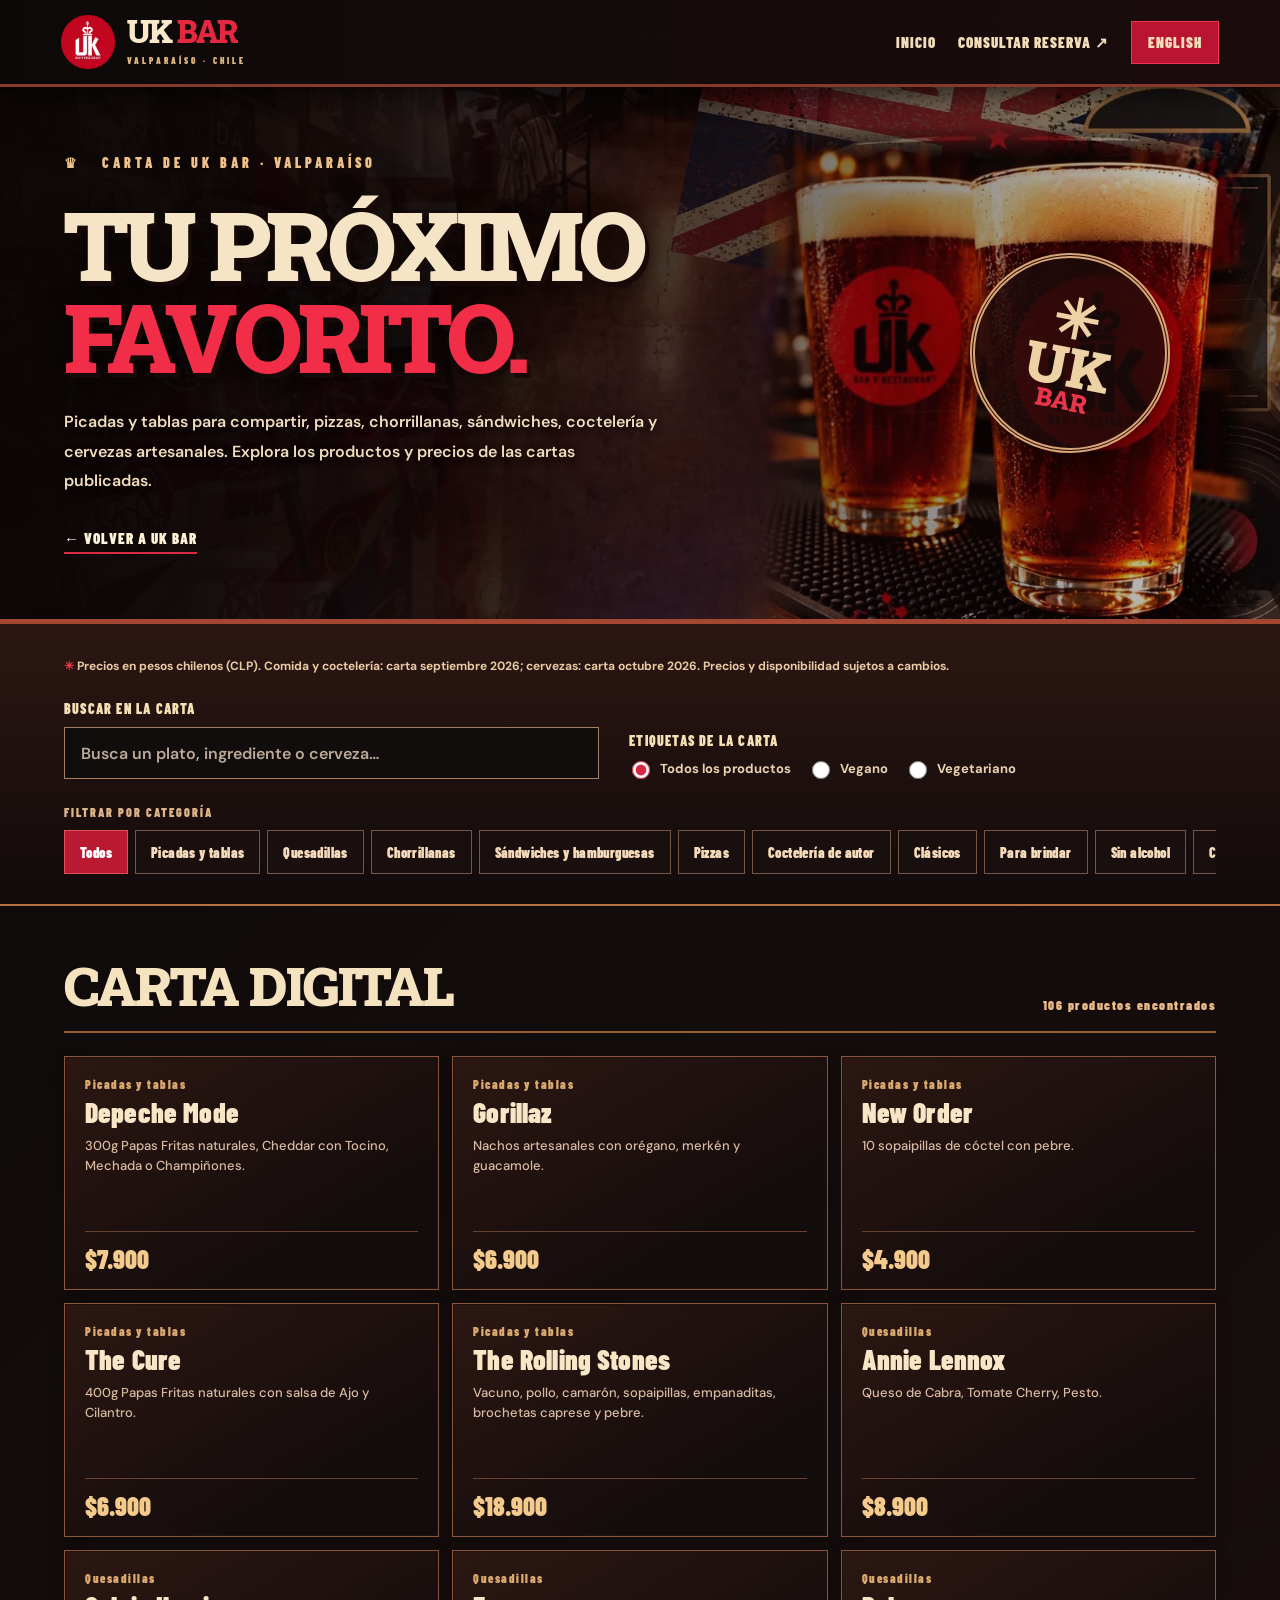
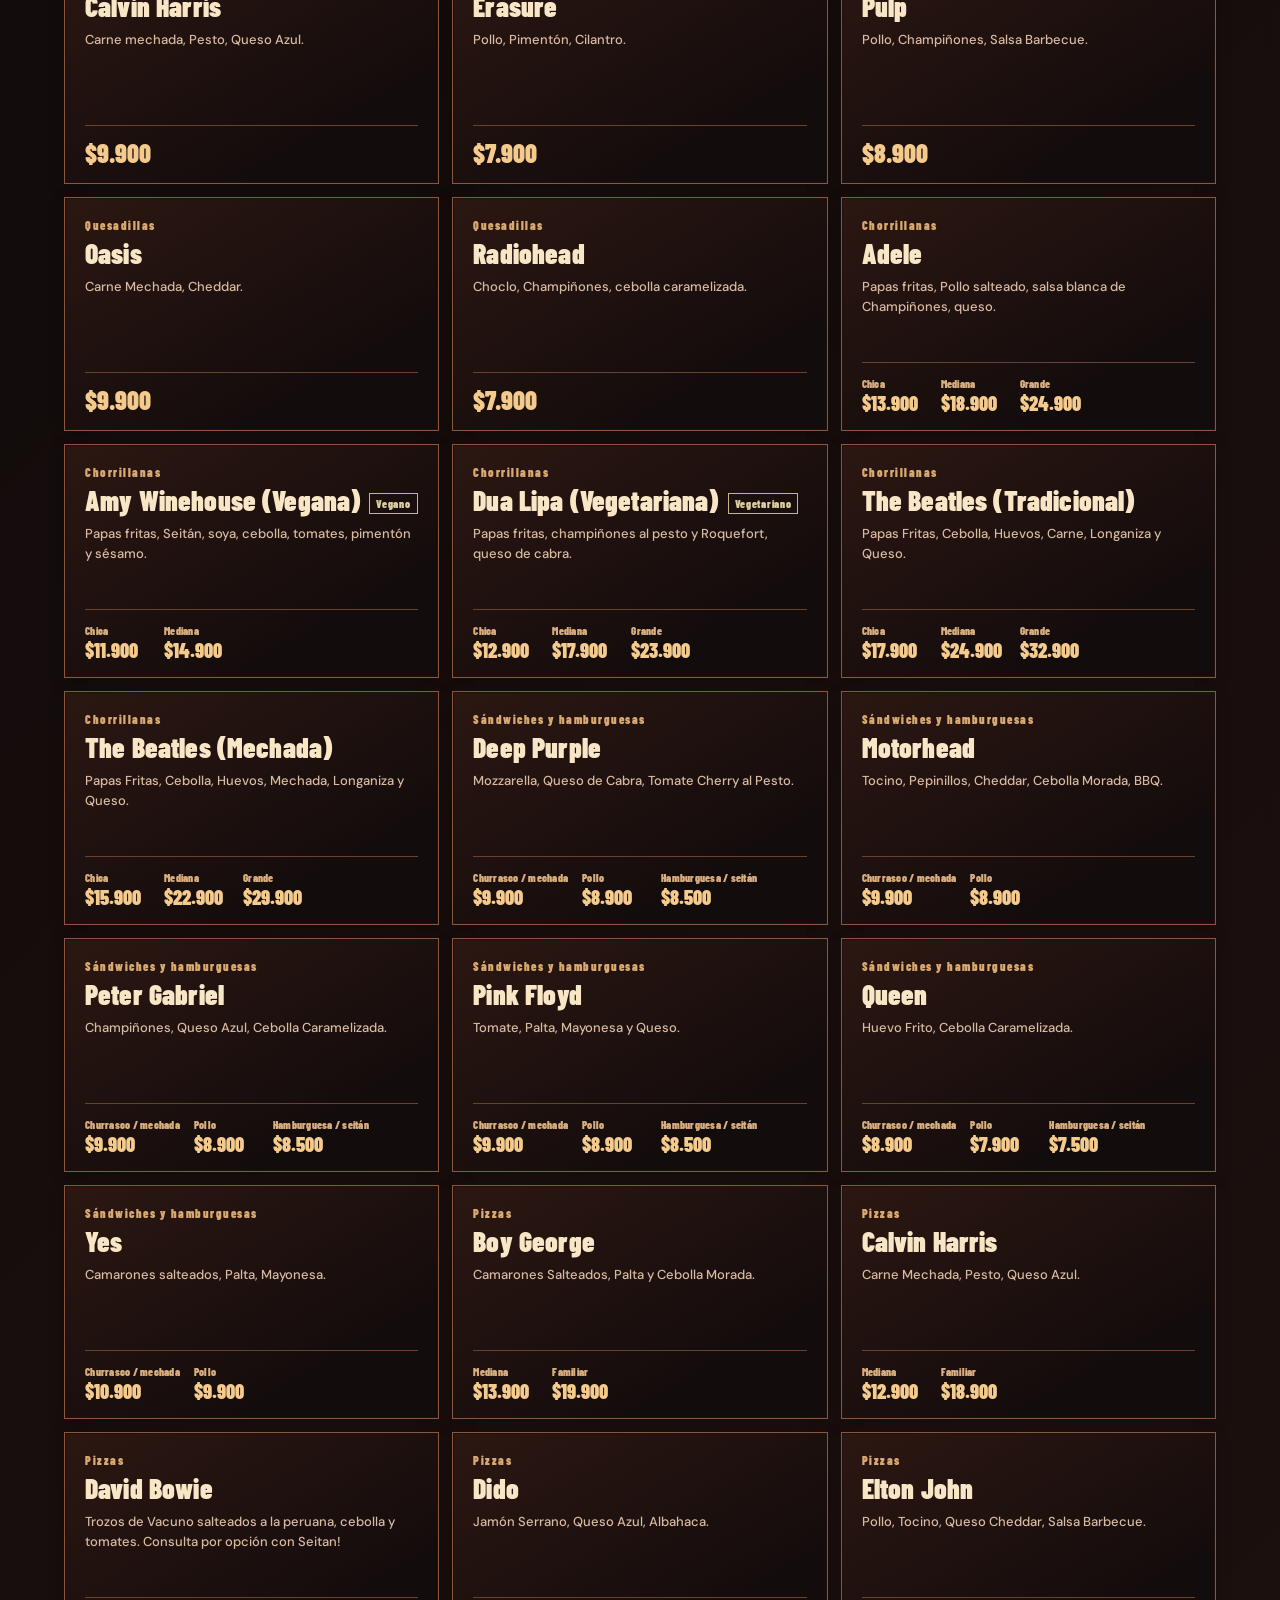
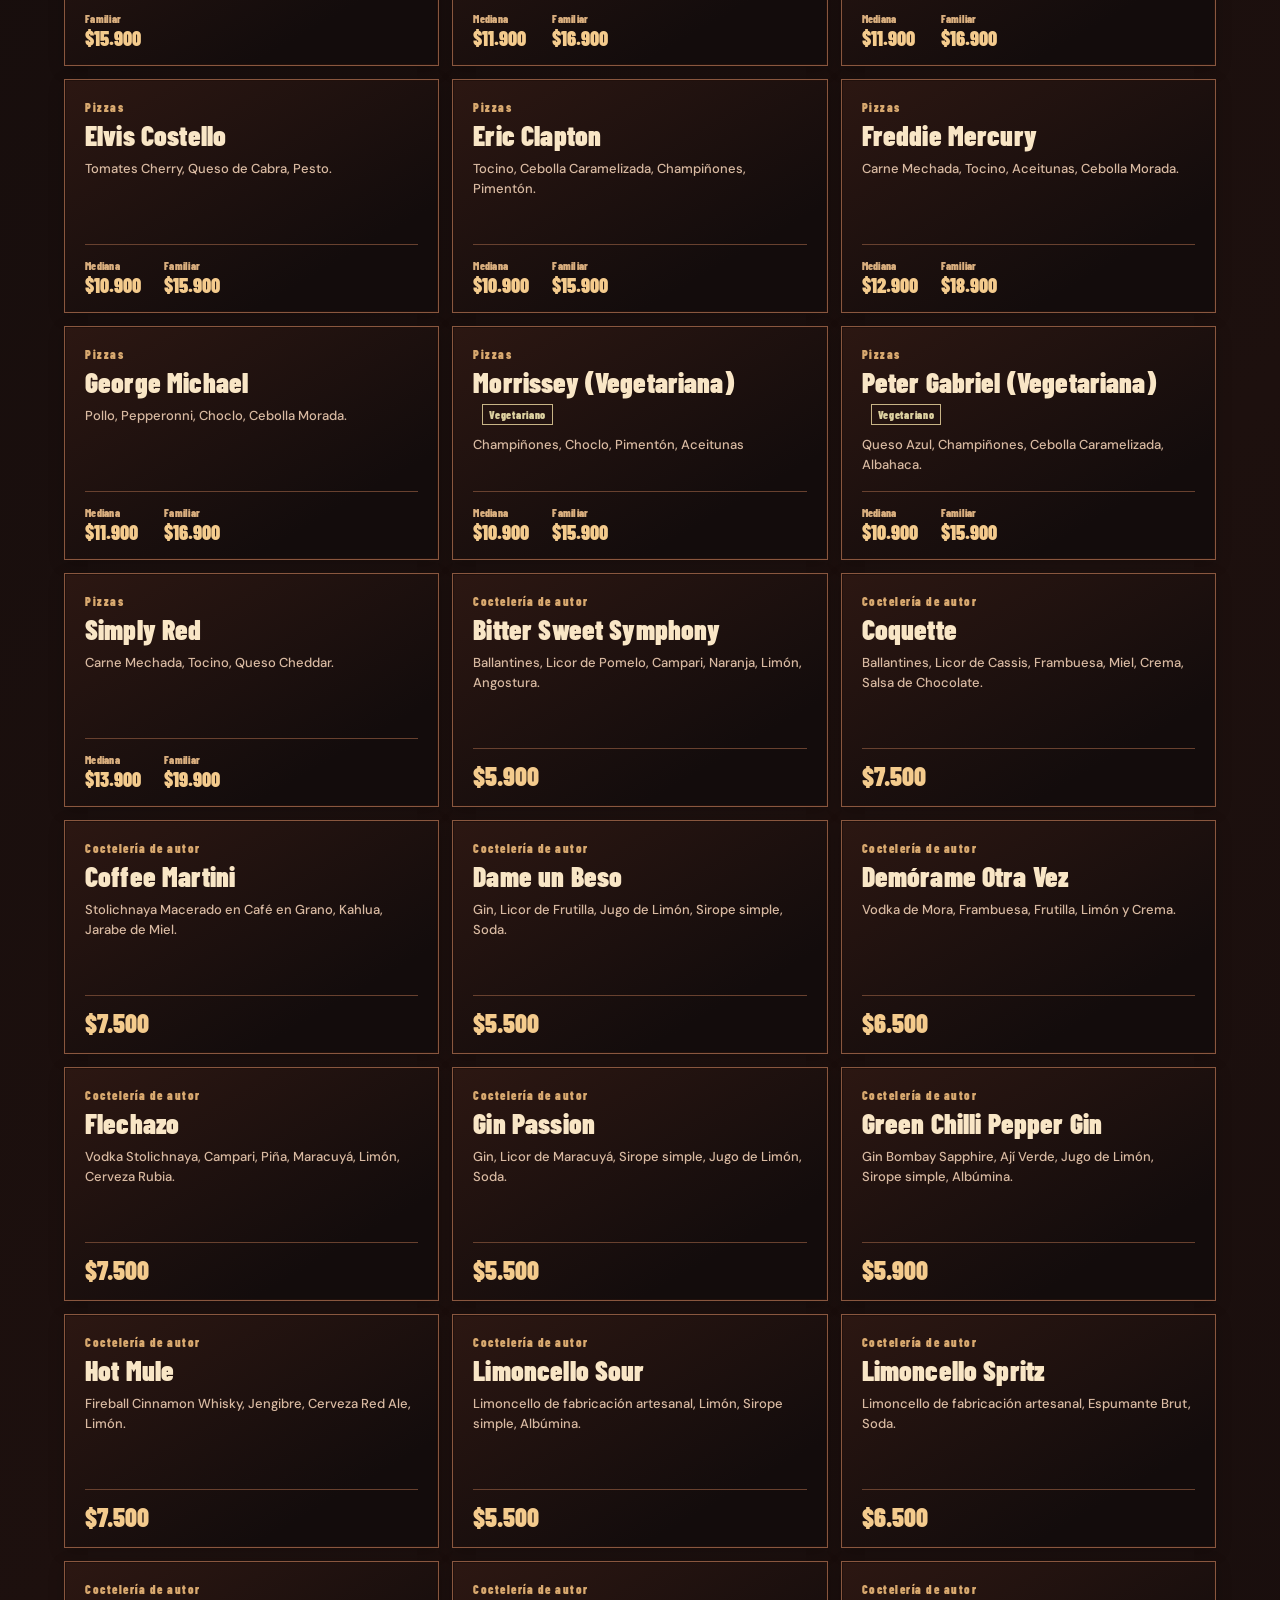
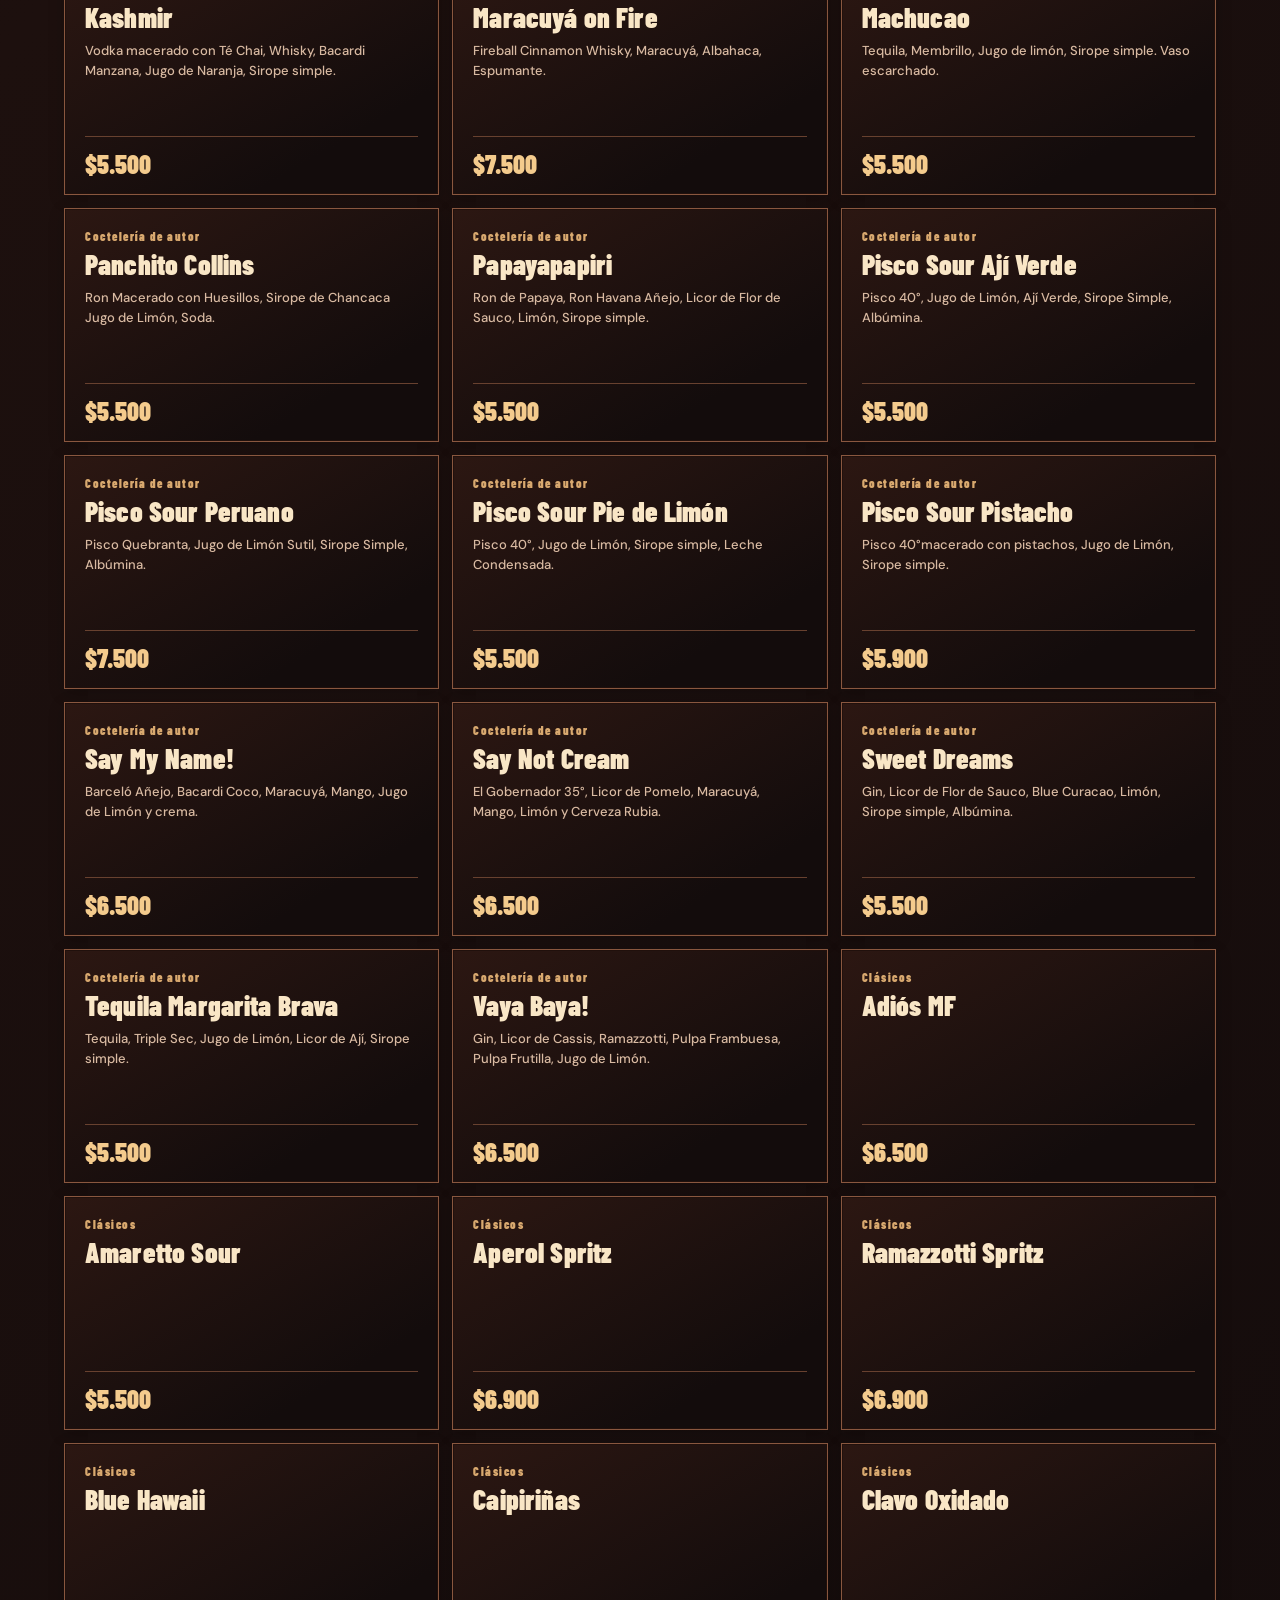
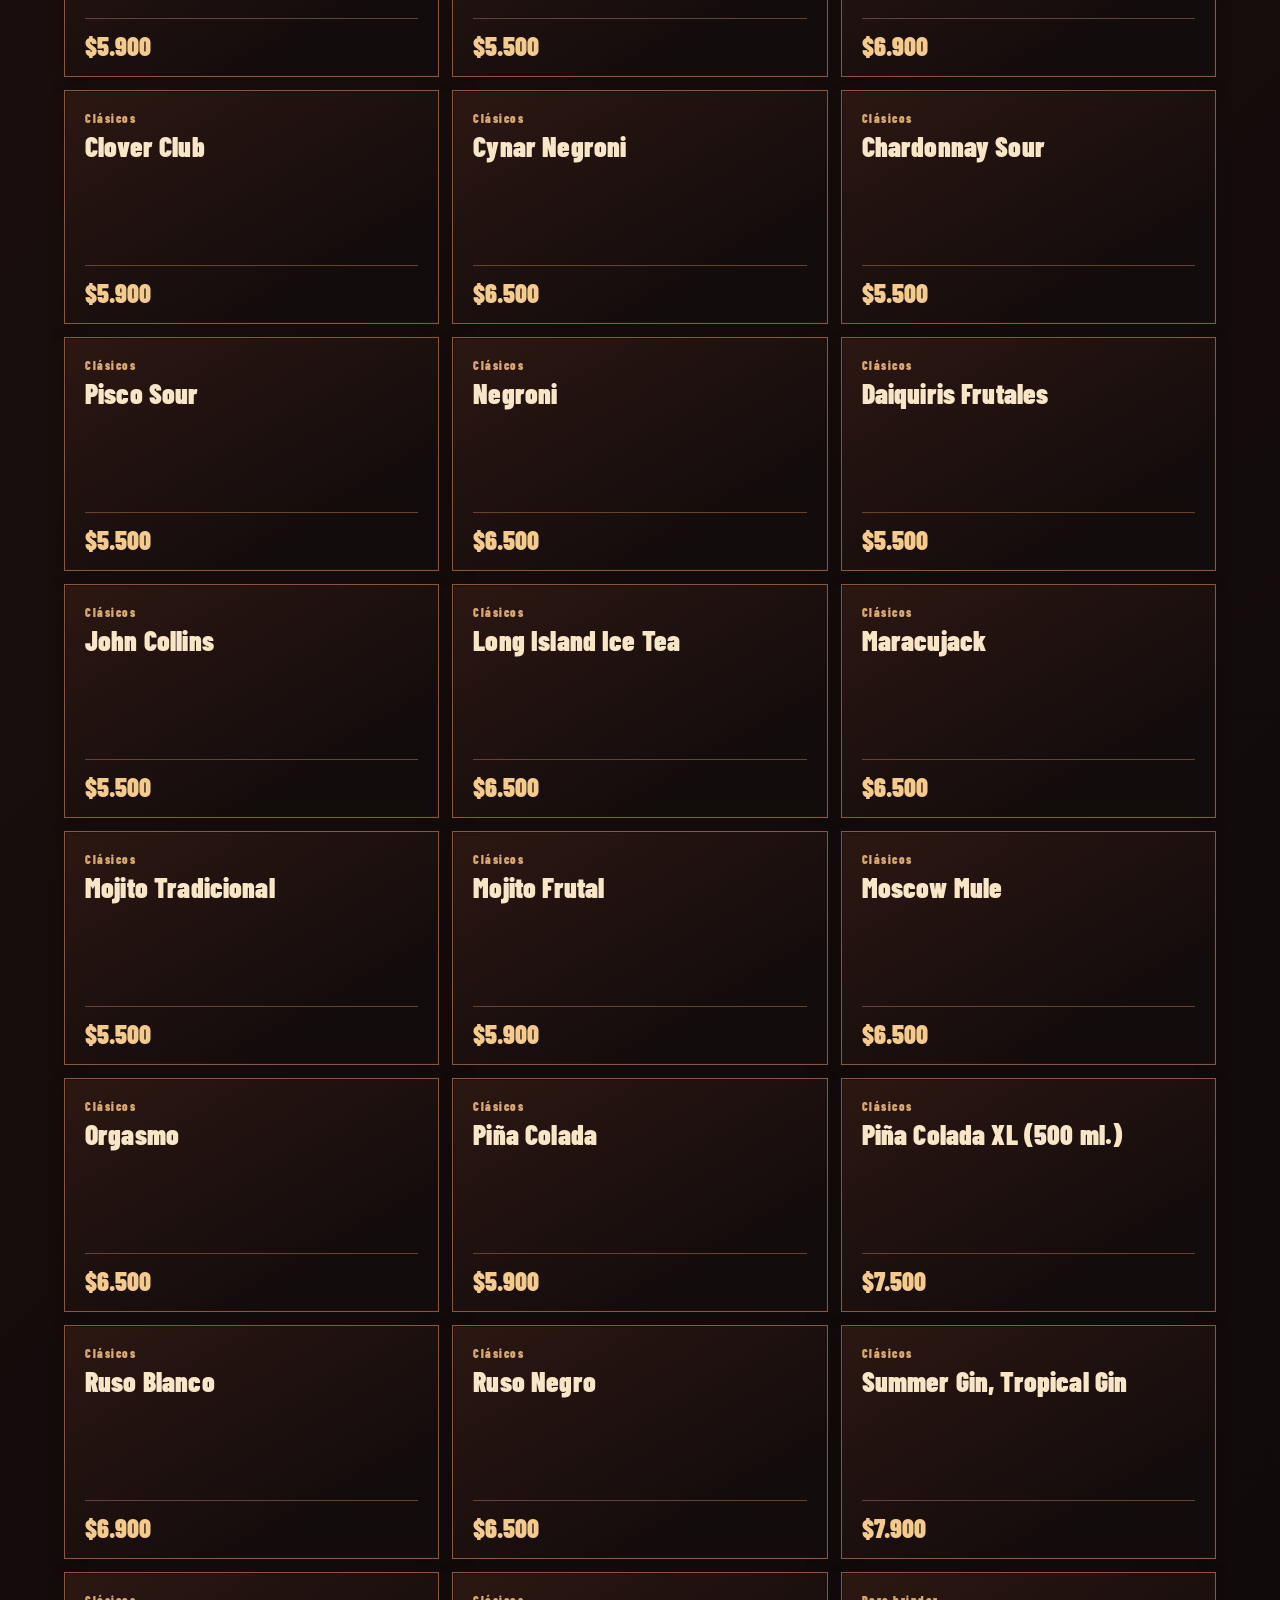
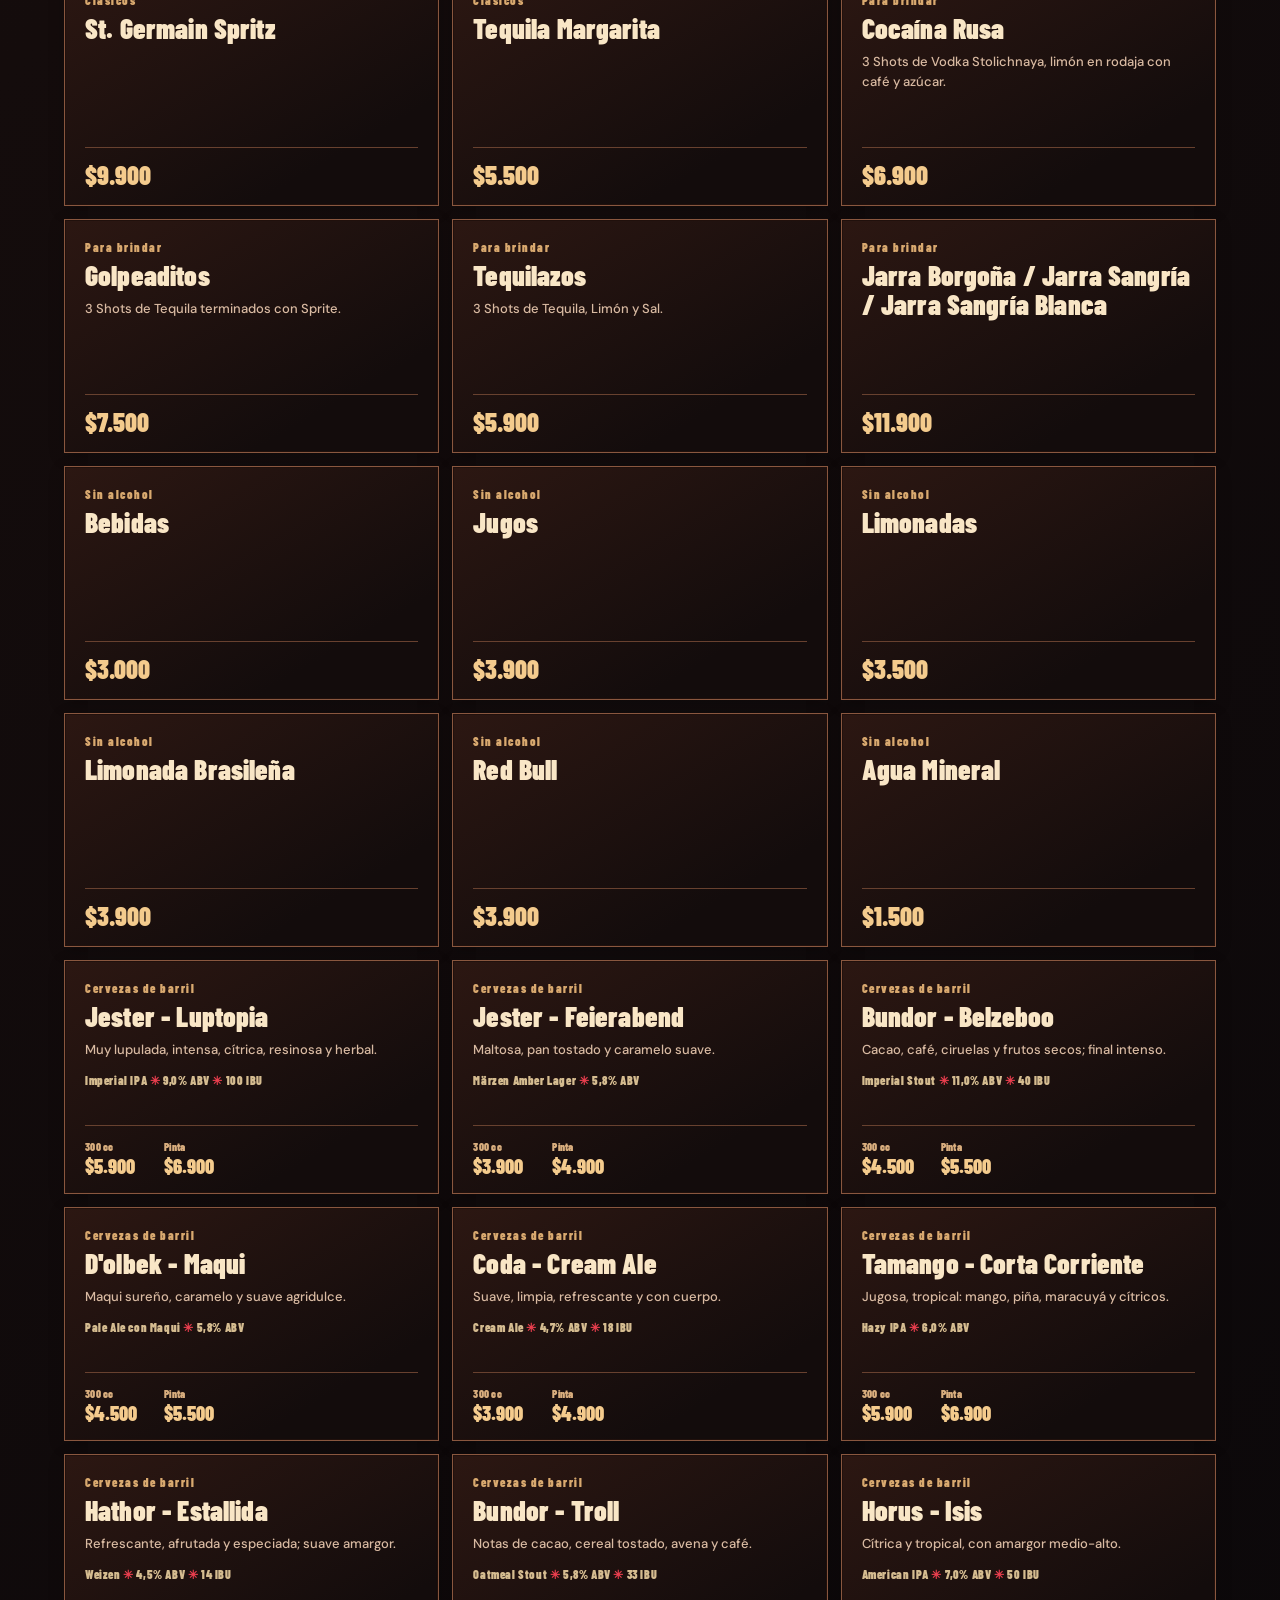
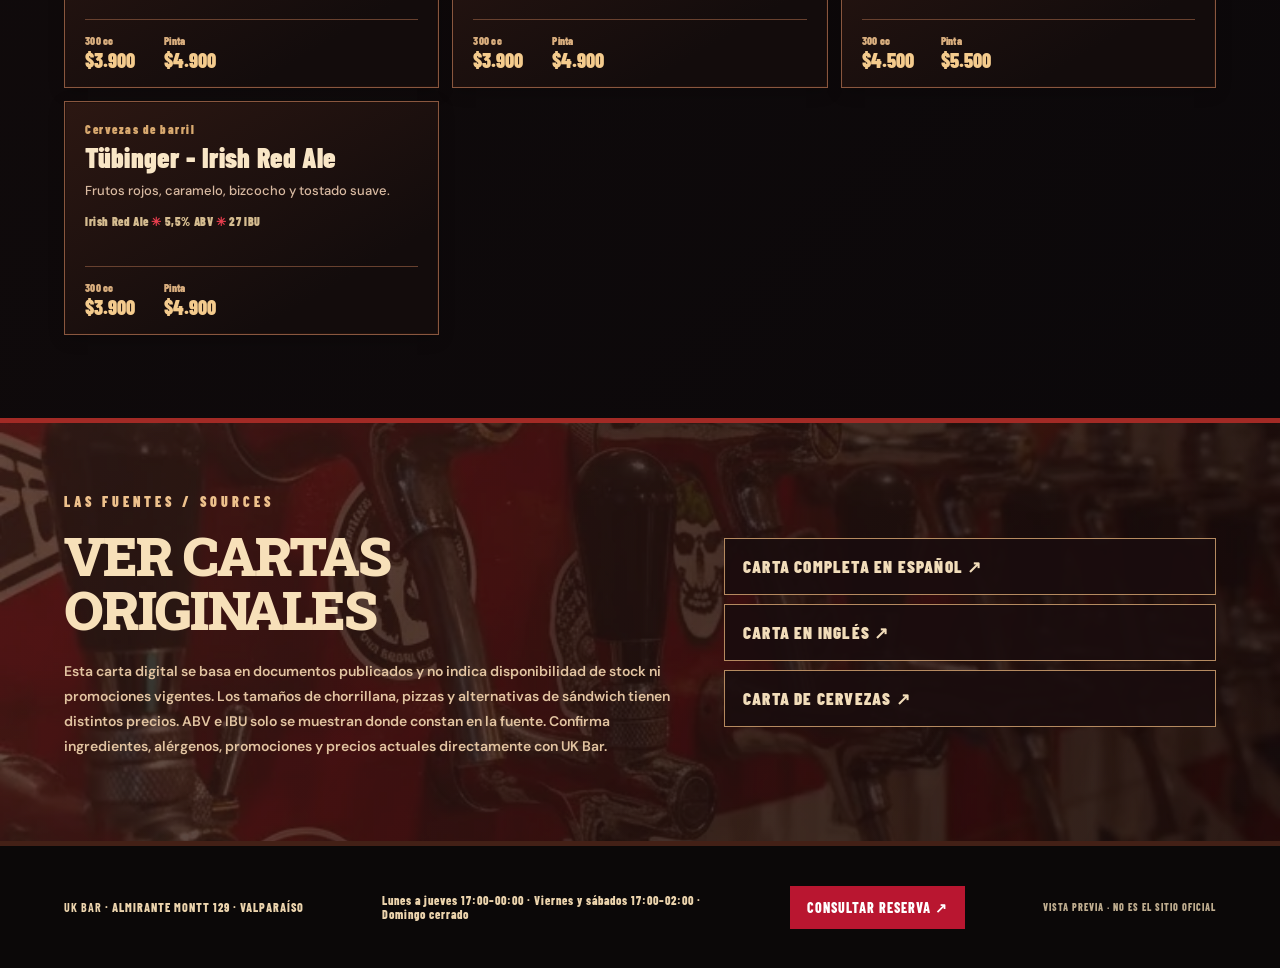
==== commit e5bdb0ed: "UK Bar V6: speed optimization and screen reader accessibility" ====
--- a/carta/index.html
+++ b/carta/index.html
@@ -14,7 +14,7 @@
 <link rel="icon" type="image/png" href="../assets/favicon.png">
 <link rel="preconnect" href="https://fonts.googleapis.com">
 <link rel="preconnect" href="https://fonts.gstatic.com" crossorigin>
-<link href="https://fonts.googleapis.com/css2?family=Barlow+Condensed:wght@500;600;700;800;900&family=DM+Sans:wght@400;500;600;700&family=Roboto+Slab:wght@500;600;700;800;900&display=swap" rel="stylesheet">
+<link href="https://fonts.googleapis.com/css2?family=Barlow+Condensed:wght@500;600;700;800;900&family=DM+Sans:wght@400;500;600;700&family=Roboto+Slab:wght@500;600;700;800;900&display=swap" rel="stylesheet" media="print" onload="this.media=&quot;all&quot;"><noscript><link href="https://fonts.googleapis.com/css2?family=Barlow+Condensed:wght@500;600;700;800;900&family=DM+Sans:wght@400;500;600;700&family=Roboto+Slab:wght@500;600;700;800;900&display=swap" rel="stylesheet"></noscript>
 <link rel="stylesheet" href="../menu.css">
 <script defer src="../menu.js"></script>
 </head>
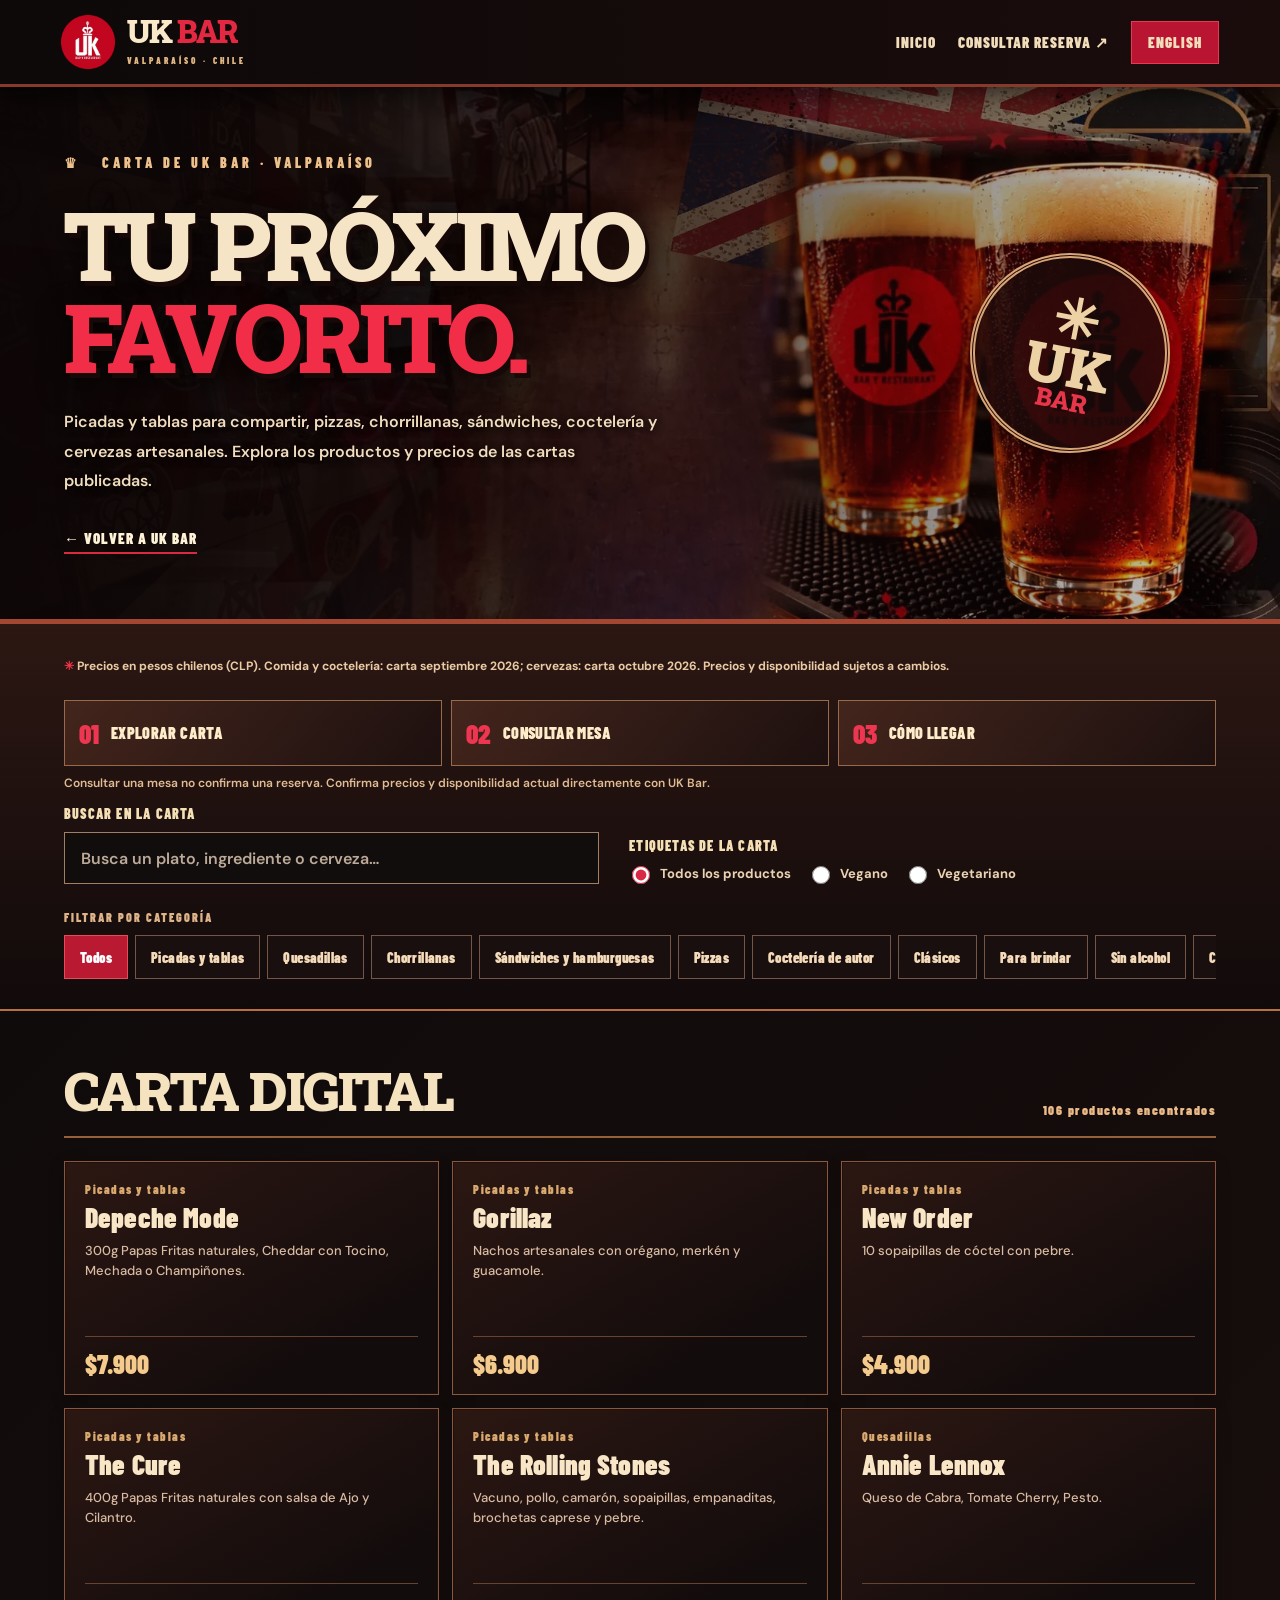
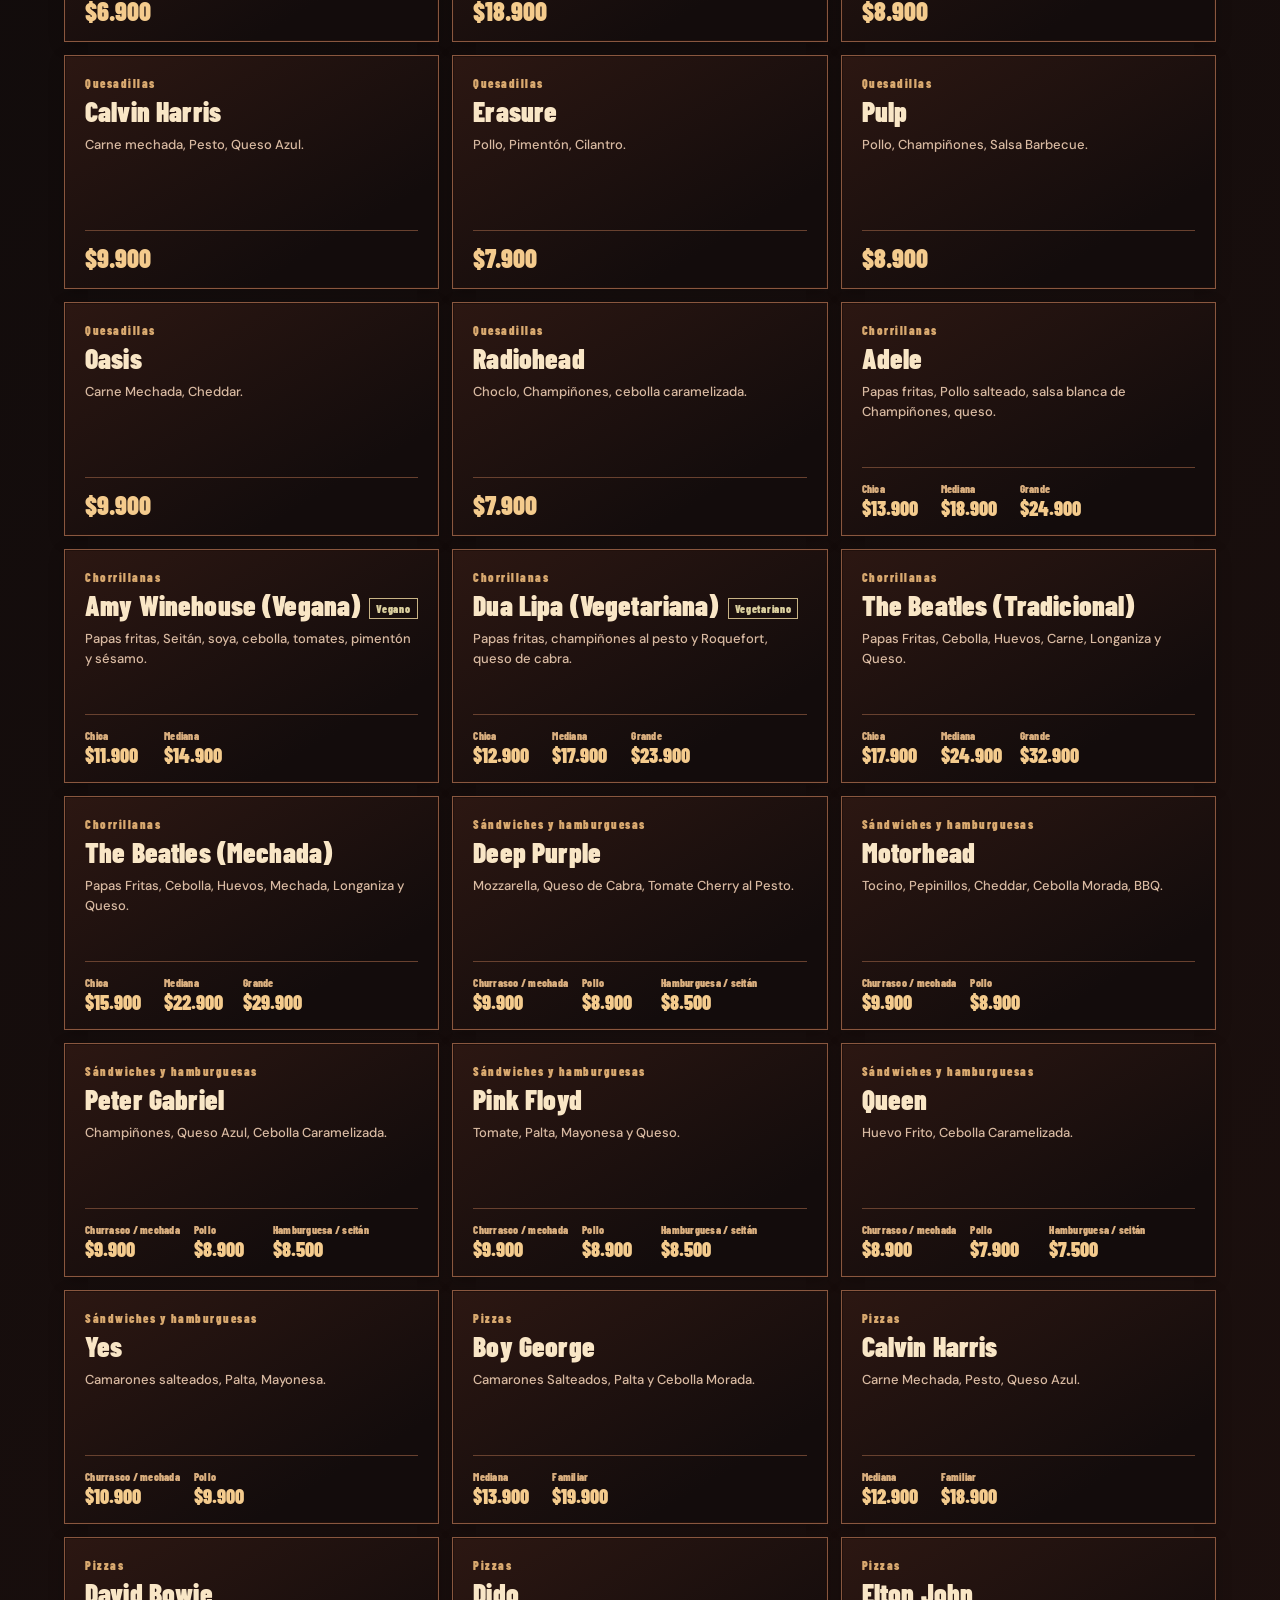
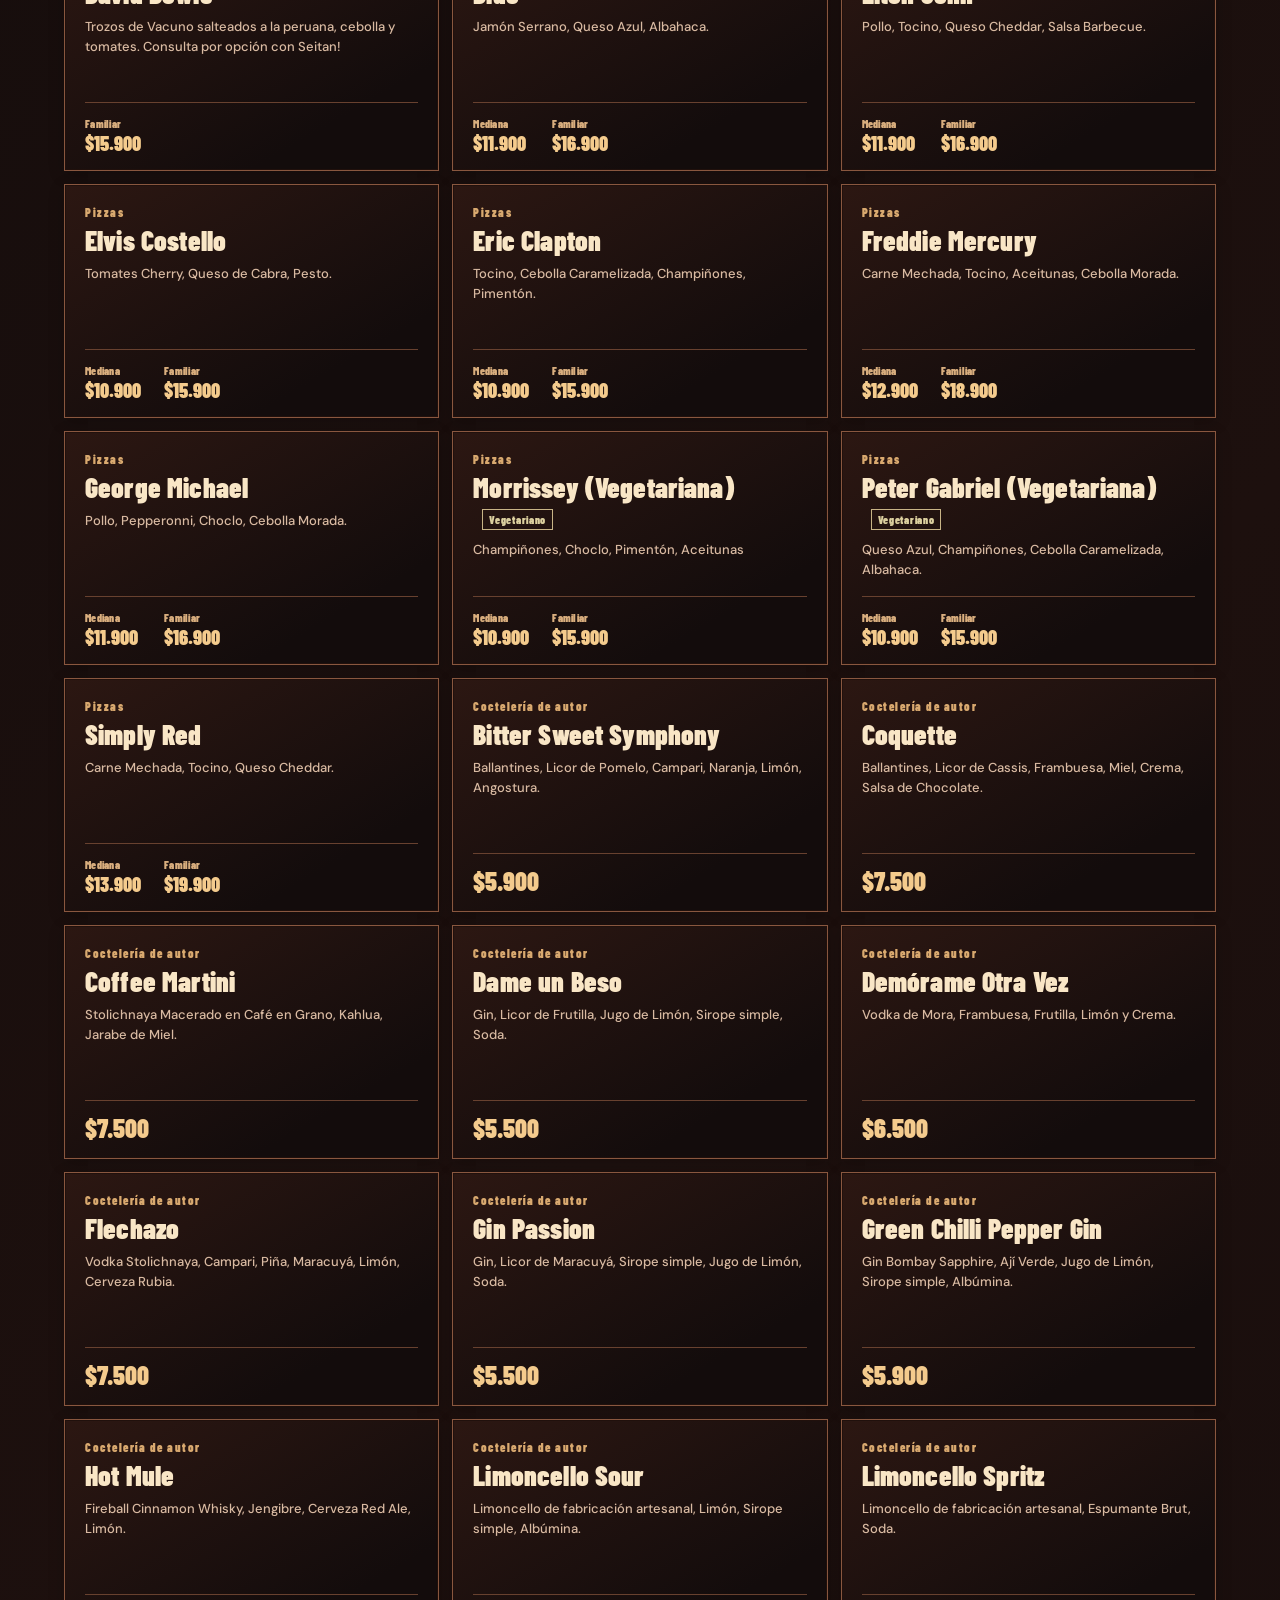
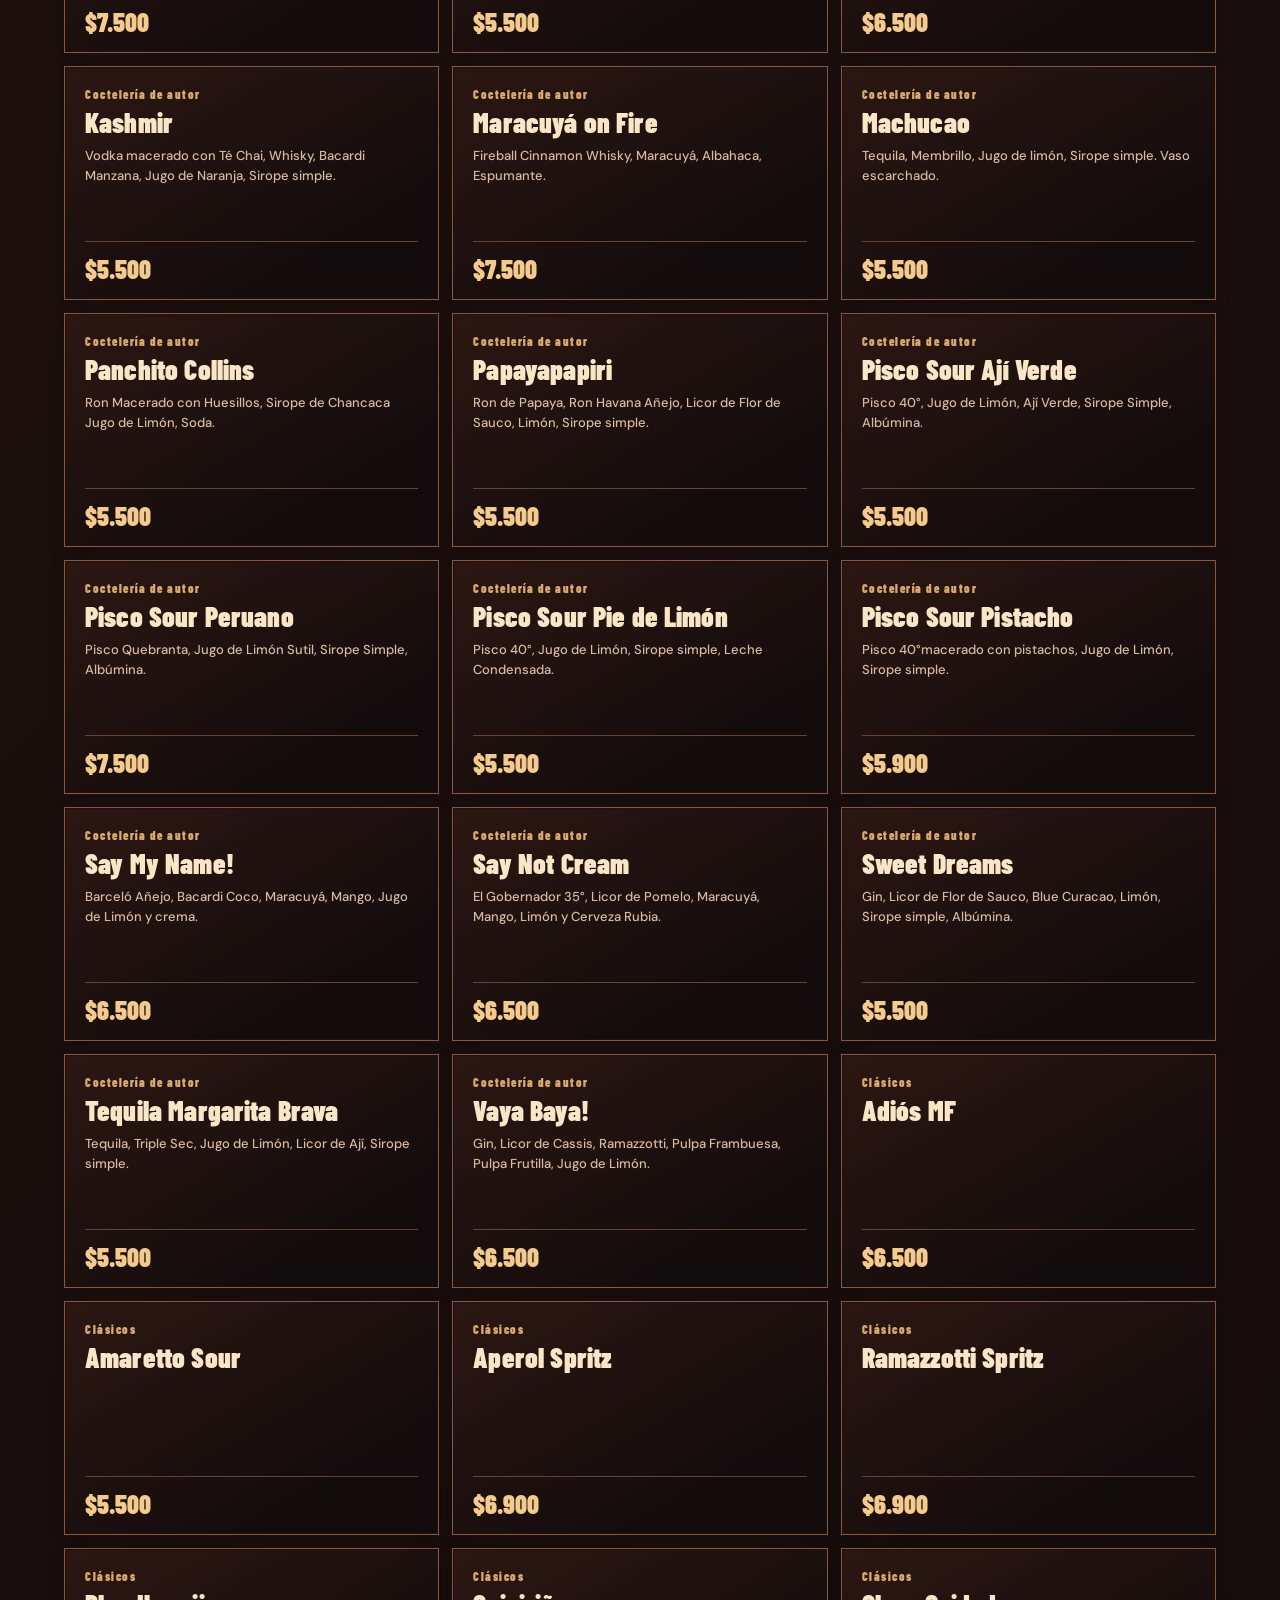
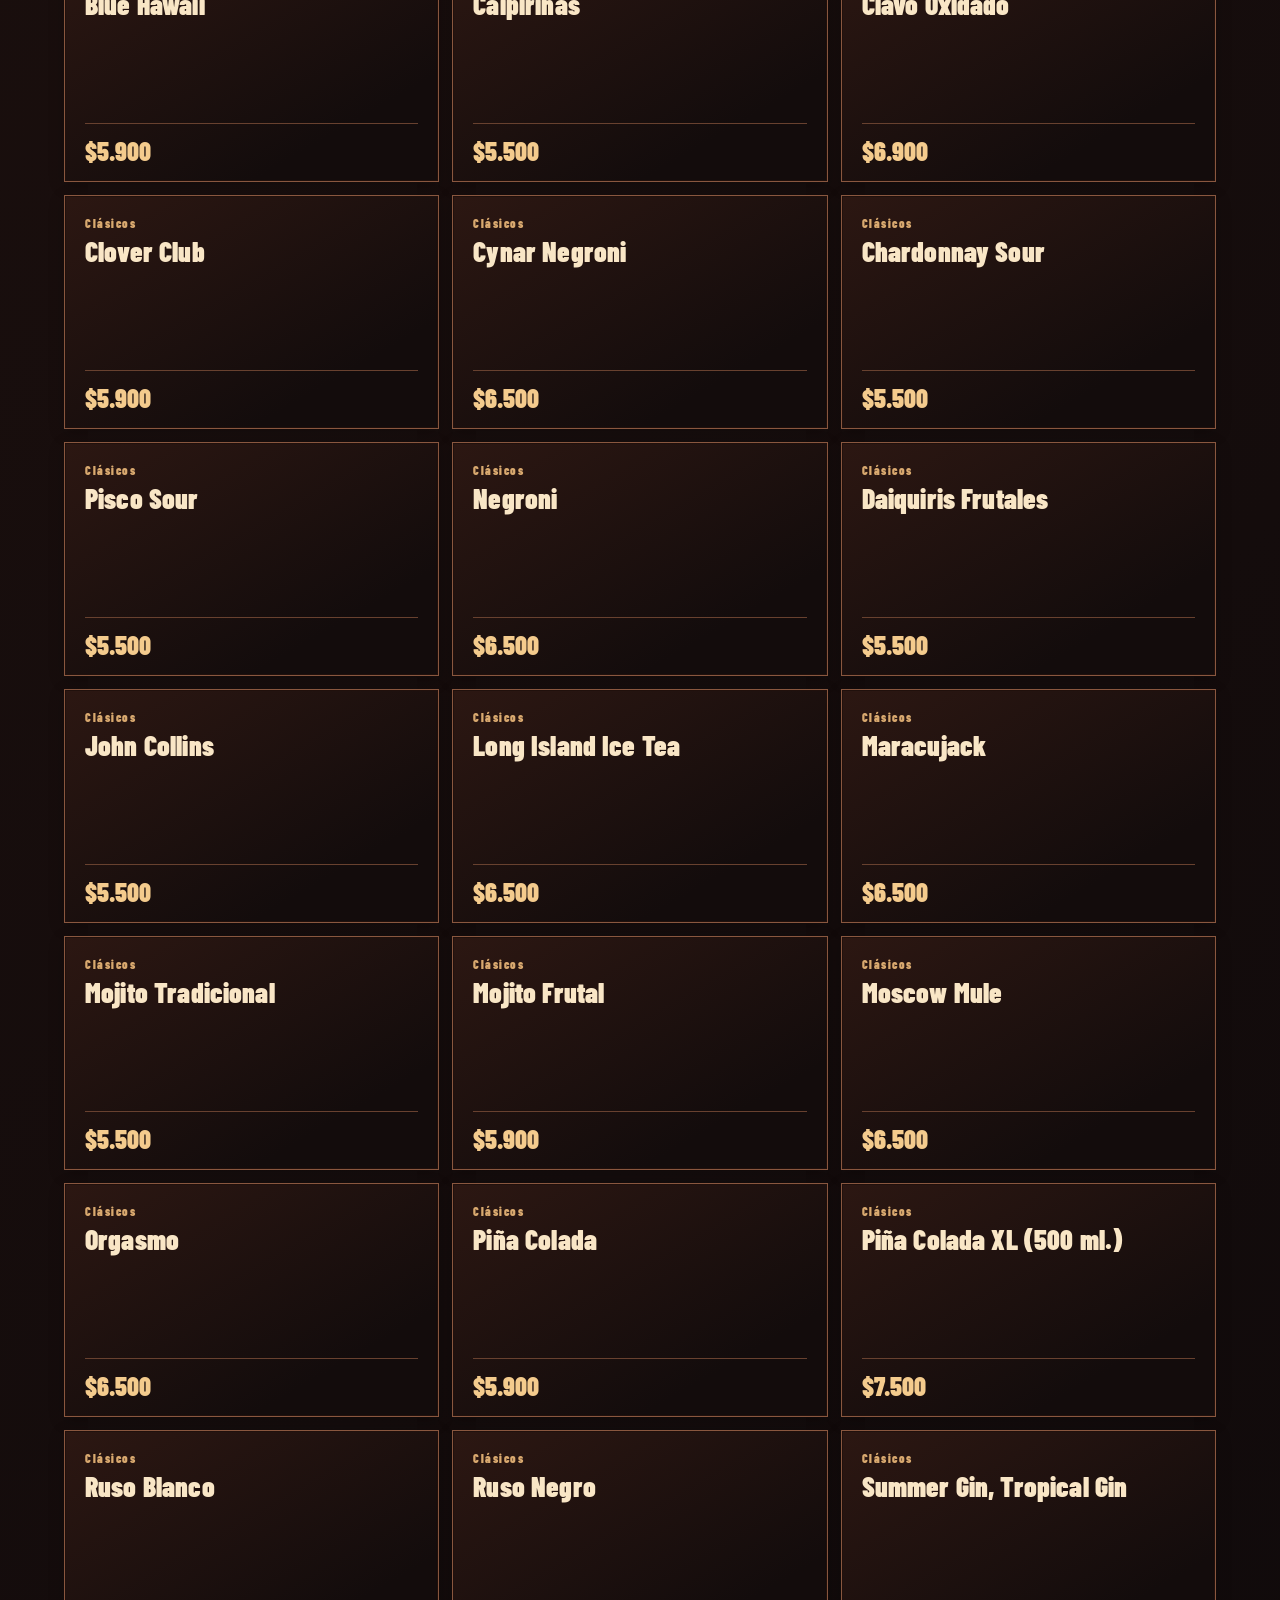
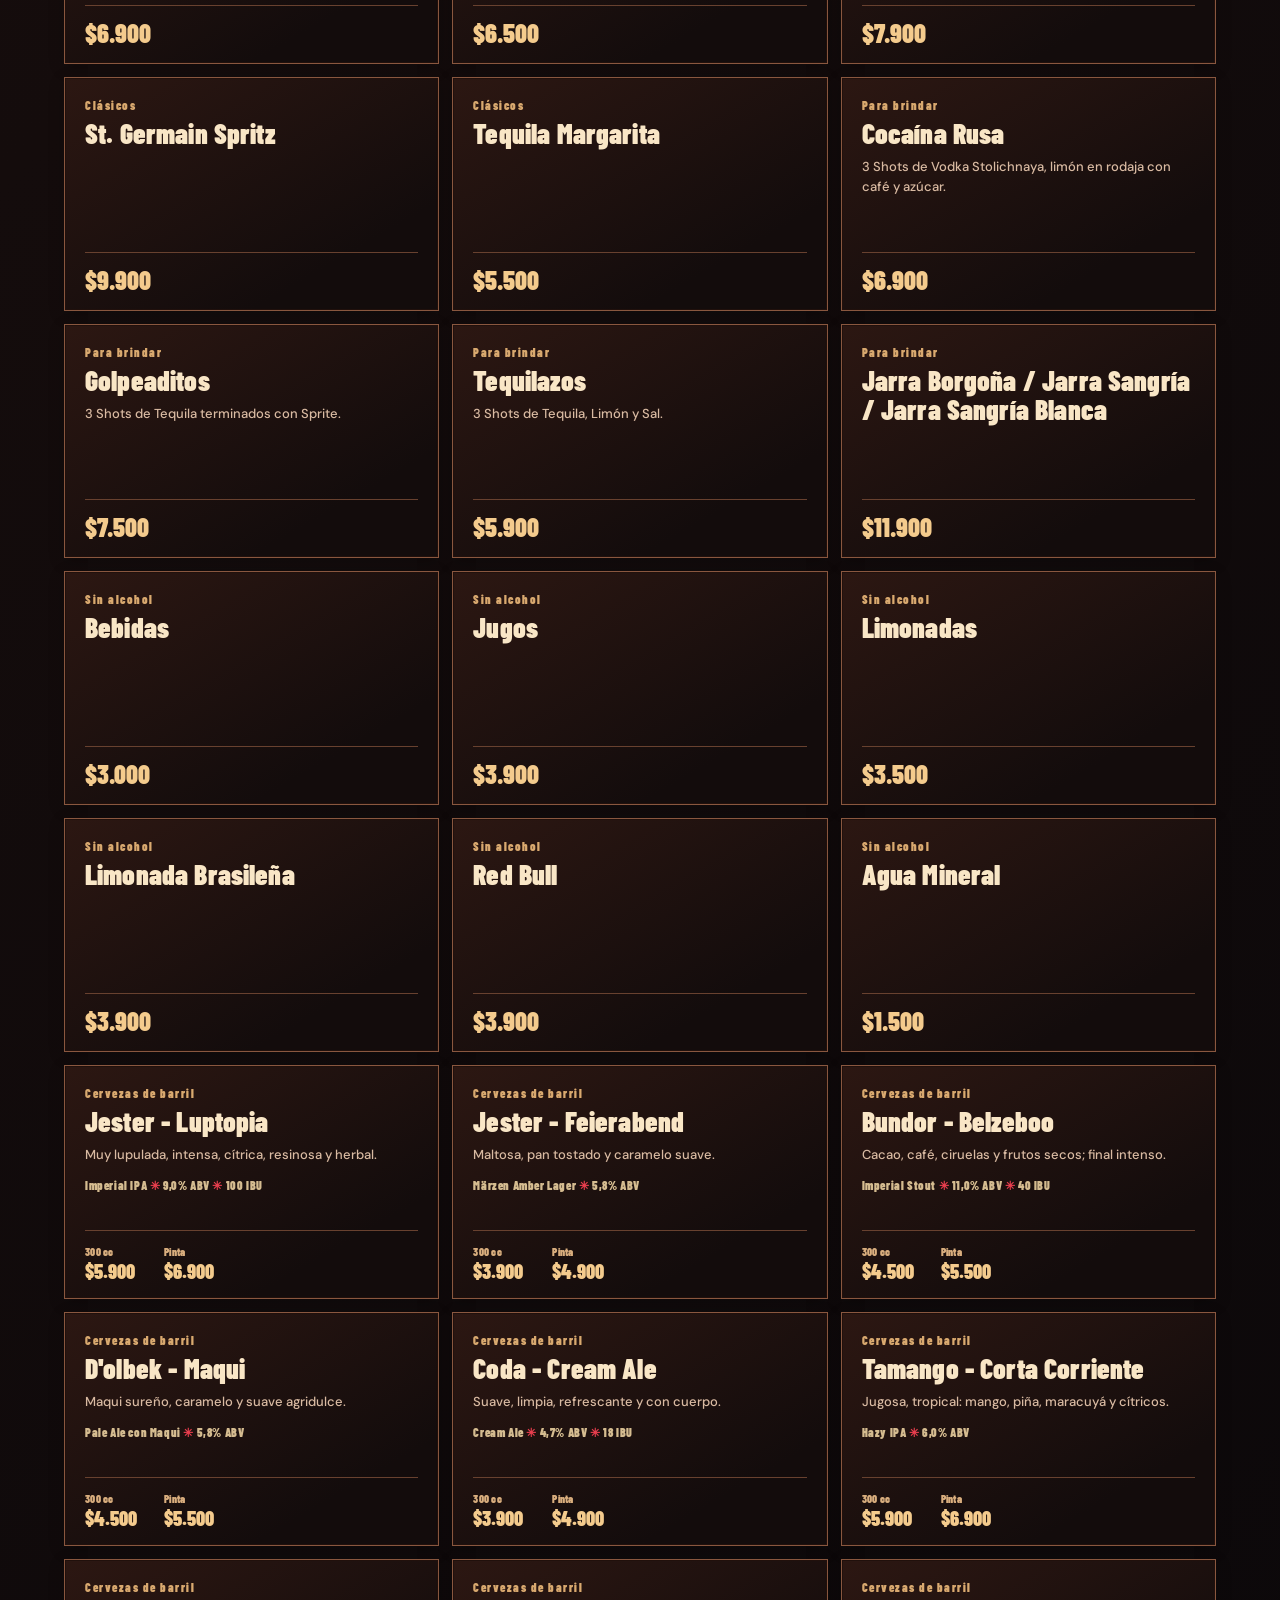
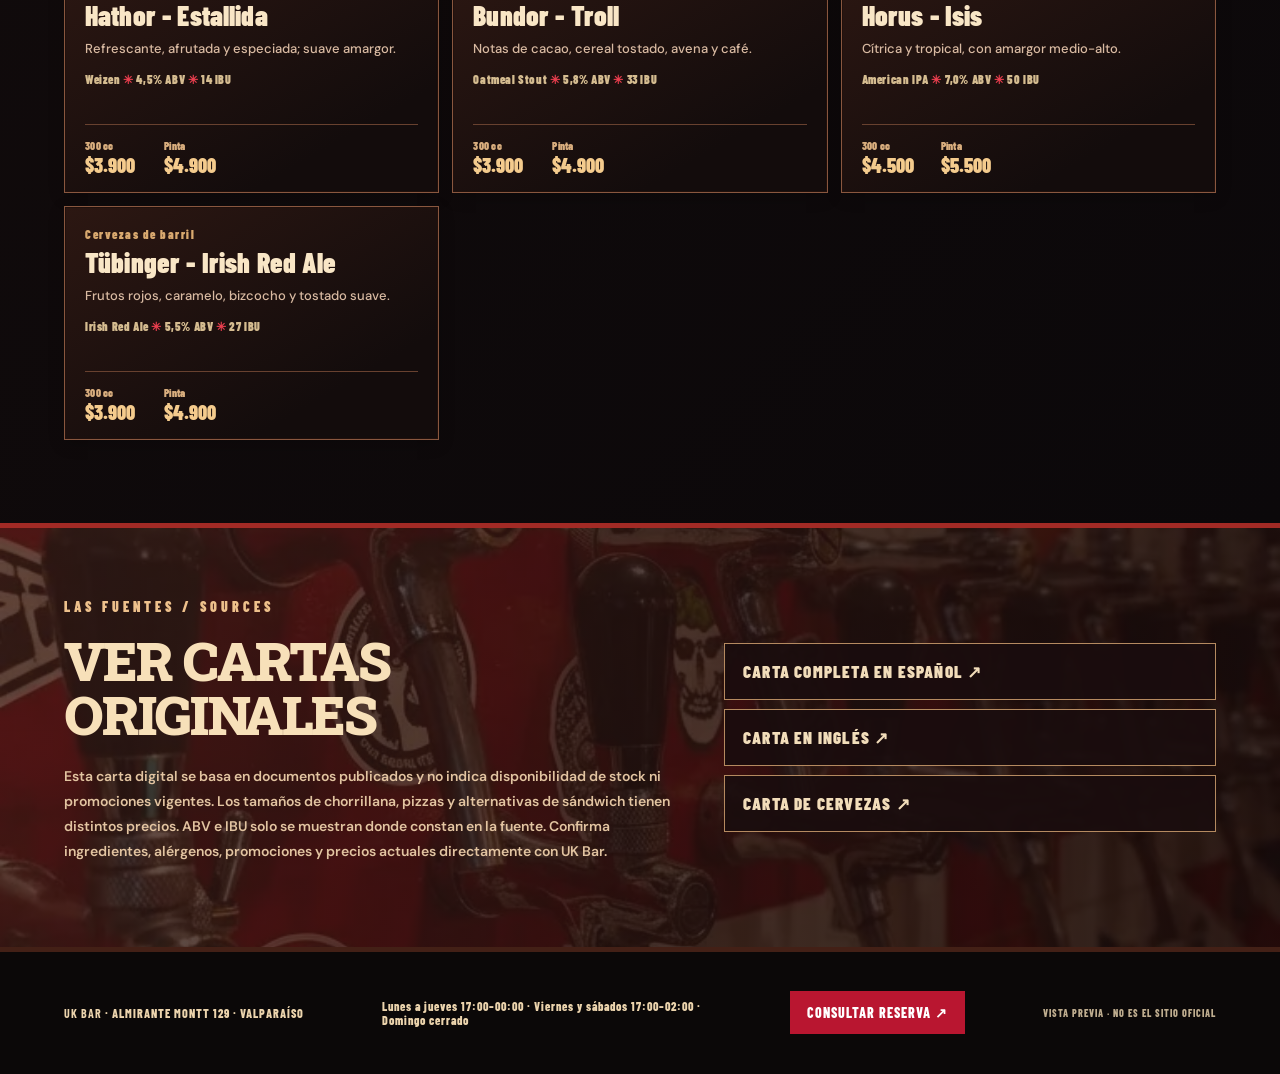
==== commit 16eeb295: "UK Bar V6: guest-first mobile journey and language-aware booking links" ====
--- a/carta/index.html
+++ b/carta/index.html
@@ -29,6 +29,12 @@
 </section>
 <section class="full-menu-panel" aria-label="BUSCAR EN LA CARTA">
   <div class="full-menu-source-note"><span>✳ </span>Precios en pesos chilenos (CLP). Comida y coctelería: carta septiembre 2026; cervezas: carta octubre 2026. Precios y disponibilidad sujetos a cambios.</div>
+  <nav class="full-menu-conversion" aria-label="Planifica tu visita">
+    <a href="#menu-results"><span>01</span><strong>EXPLORAR CARTA</strong></a>
+    <a href="../#reserva"><span>02</span><strong>CONSULTAR MESA</strong></a>
+    <a href="https://www.google.com/maps/search/?api=1&amp;query=UK+Bar+Almirante+Montt+129+Valparaiso" target="_blank" rel="noopener noreferrer"><span>03</span><strong>CÓMO LLEGAR</strong></a>
+  </nav>
+  <p class="full-menu-enquiry-note">Consultar una mesa no confirma una reserva. Confirma precios y disponibilidad actual directamente con UK Bar.</p>
   <div class="full-menu-tools"><label for="full-menu-query">BUSCAR EN LA CARTA<input id="full-menu-query" type="search" placeholder="Busca un plato, ingrediente o cerveza…" autocomplete="off"></label>
   <fieldset class="full-menu-special"><legend>ETIQUETAS DE LA CARTA</legend>
     <label><input type="radio" name="diet" value="all" checked> Todos los productos</label>
@@ -262,5 +268,10 @@
 <a href="https://drive.google.com/file/d/1eqj9Zos66-dzeZPRQ1Z0DYF29AqE05qz/view" target="_blank" rel="noopener noreferrer">CARTA DE CERVEZAS ↗</a>
 </div></section>
 </main>
+<nav class="full-menu-mobile-actions" aria-label="Accesos rápidos">
+  <a href="#menu-results">CARTA</a>
+  <a href="https://www.google.com/maps/search/?api=1&amp;query=UK+Bar+Almirante+Montt+129+Valparaiso" target="_blank" rel="noopener noreferrer">CÓMO LLEGAR</a>
+  <a href="../#reserva">CONSULTAR MESA ↗</a>
+</nav>
 <footer class="full-menu-footer"><div><b>UK BAR</b> · ALMIRANTE MONTT 129 · VALPARAÍSO</div><p>Lunes a jueves 17:00–00:00 · Viernes y sábados 17:00–02:00 · Domingo cerrado</p><a href="../#reserva">CONSULTAR RESERVA ↗</a><small>VISTA PREVIA · NO ES EL SITIO OFICIAL</small></footer>
 </body></html>
--- a/menu.css
+++ b/menu.css
@@ -108,3 +108,24 @@
 }
 @media(max-width:360px){.full-menu-brand small{display:none}.full-menu-brand>span{font-size:19px}.full-menu-header nav a{font-size:11px}}
 @media(prefers-reduced-motion:reduce){html{scroll-behavior:auto}}
+
+/* Visitor journey within 106-item menu: immediate next step, no fake booking. */
+.full-menu-conversion{display:grid;grid-template-columns:repeat(3,minmax(0,1fr));gap:9px;margin:22px 0 8px}
+.full-menu-conversion a{display:flex;gap:12px;align-items:center;padding:13px 14px;min-height:66px;background:linear-gradient(130deg,#43251c,#1d100f);border:1px solid #986a4c;text-decoration:none;color:#ffedca}
+.full-menu-conversion a:hover{background:#632936;border-color:#f1b886}
+.full-menu-conversion a:focus-visible{outline:3px solid #ffe3ac;outline-offset:3px}
+.full-menu-conversion span{font:900 27px/1 var(--condensed);color:#ee3651}
+.full-menu-conversion strong{font:900 16px/1.15 var(--condensed);letter-spacing:.35px}
+.full-menu-enquiry-note{margin:0 0 12px;color:#e1bb92;font:600 12px/1.6 var(--font)}
+.full-menu-mobile-actions{display:none}
+@media(max-width:680px){
+ .full-menu-conversion{grid-template-columns:1fr;gap:7px;margin:16px 0}
+ .full-menu-conversion a{min-height:46px;padding:9px 13px}
+ .full-menu-conversion span{font-size:23px}
+ .full-menu-mobile-actions{display:grid;grid-template-columns:1fr 1fr 1.25fr;position:fixed;bottom:0;left:0;right:0;z-index:80;height:59px;background:#130a0af4;border-top:1px solid #bd824f;box-shadow:0 -8px 25px #0009}
+ .full-menu-mobile-actions a{display:grid;place-content:center;text-align:center;min-width:0;padding:8px 3px;color:#f4dcba;font:900 13px/1.25 var(--condensed);text-decoration:none;border-right:1px solid #5b3b31;letter-spacing:.5px}
+ .full-menu-mobile-actions a:last-child{background:#bd1730;color:white;border-right:0}
+ .full-menu-mobile-actions a:focus-visible{outline:3px solid #ffe0a0;outline-offset:-4px}
+ .full-menu-footer{padding-bottom:85px}
+}
+@media(max-width:355px){.full-menu-mobile-actions a{font-size:11px}}
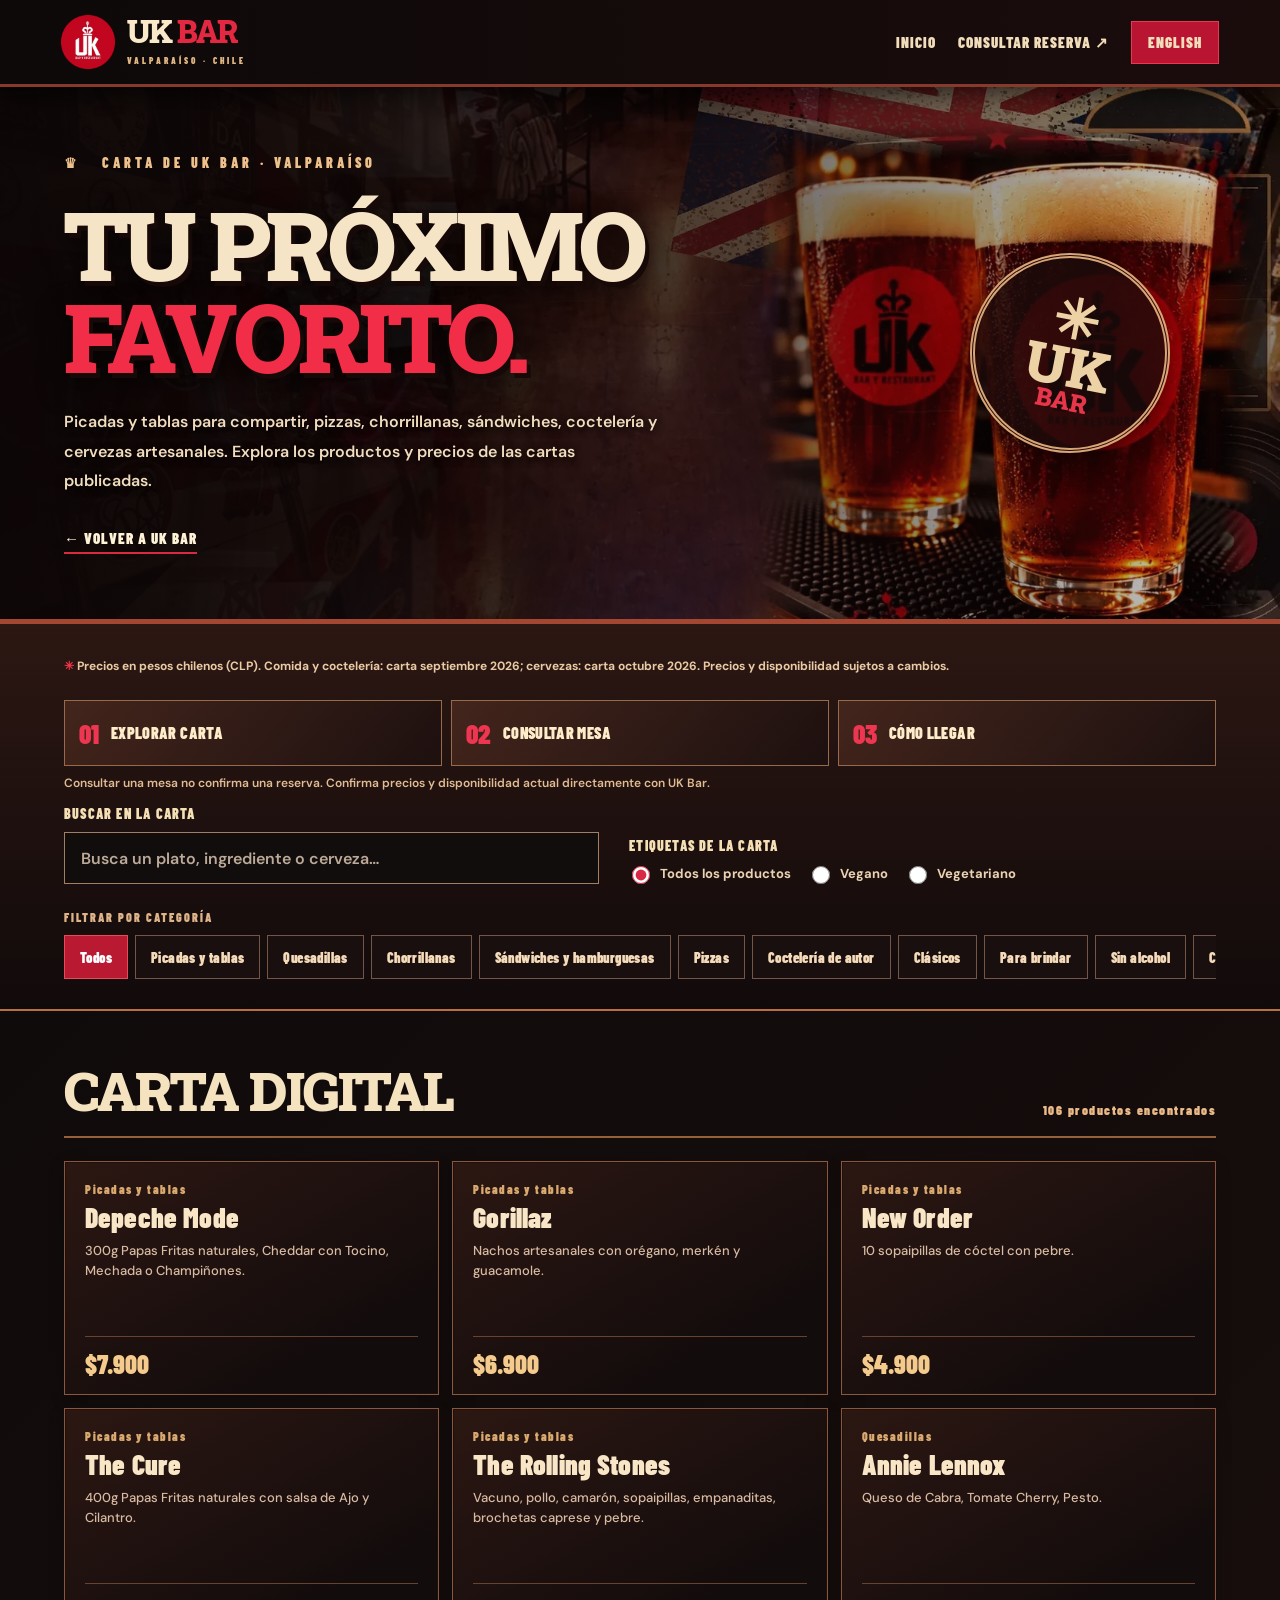
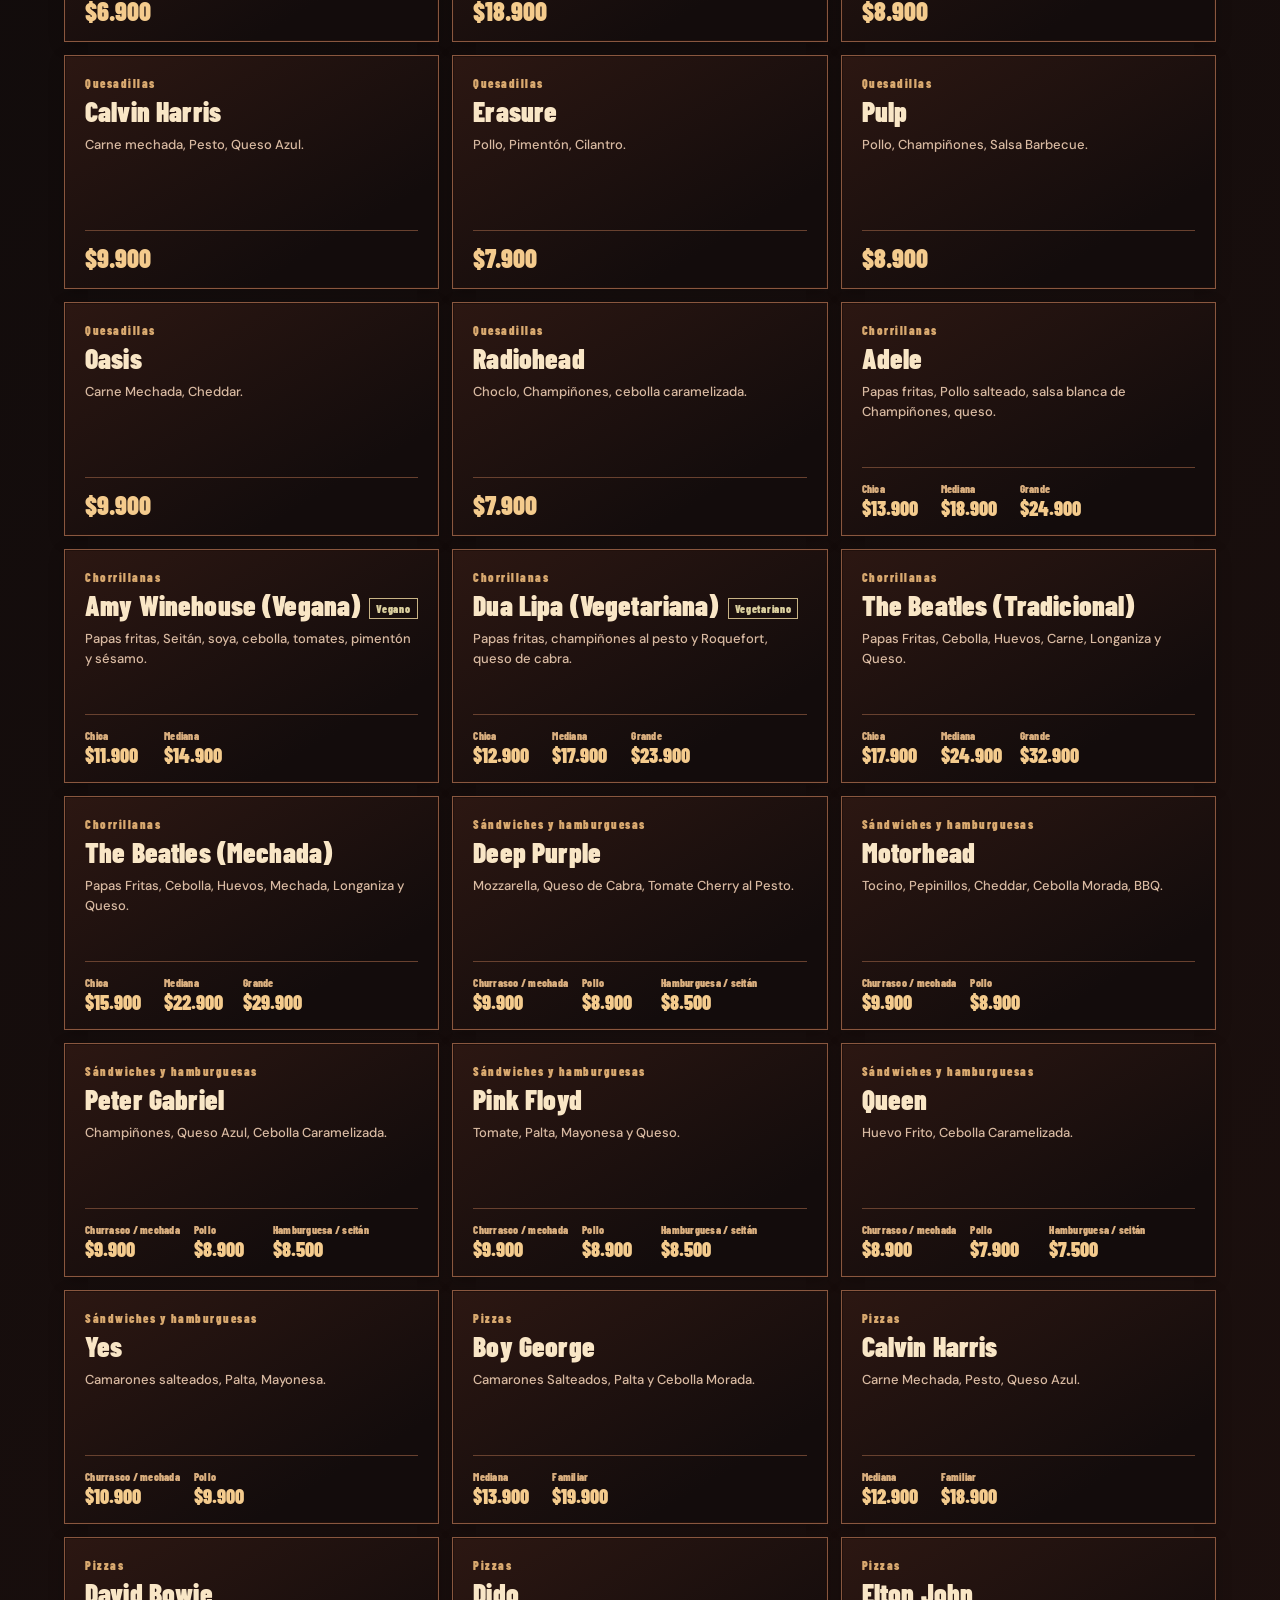
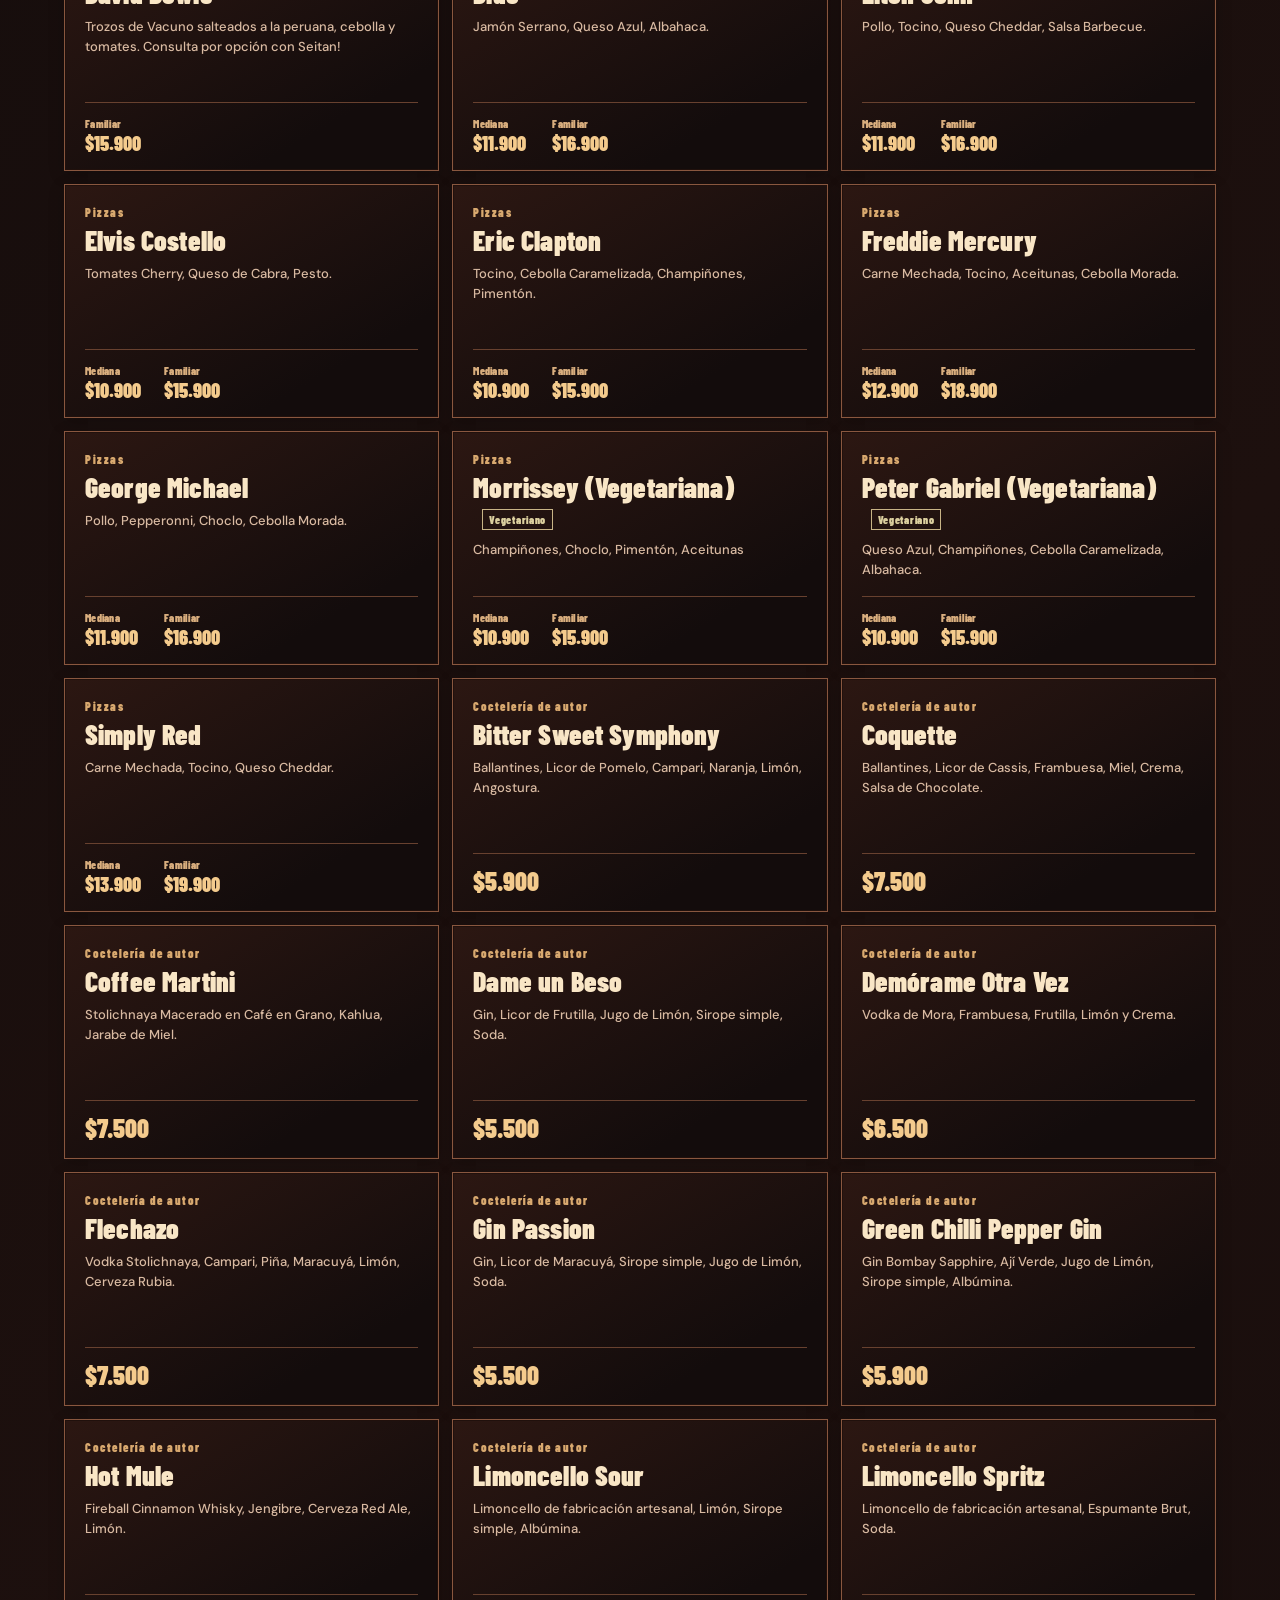
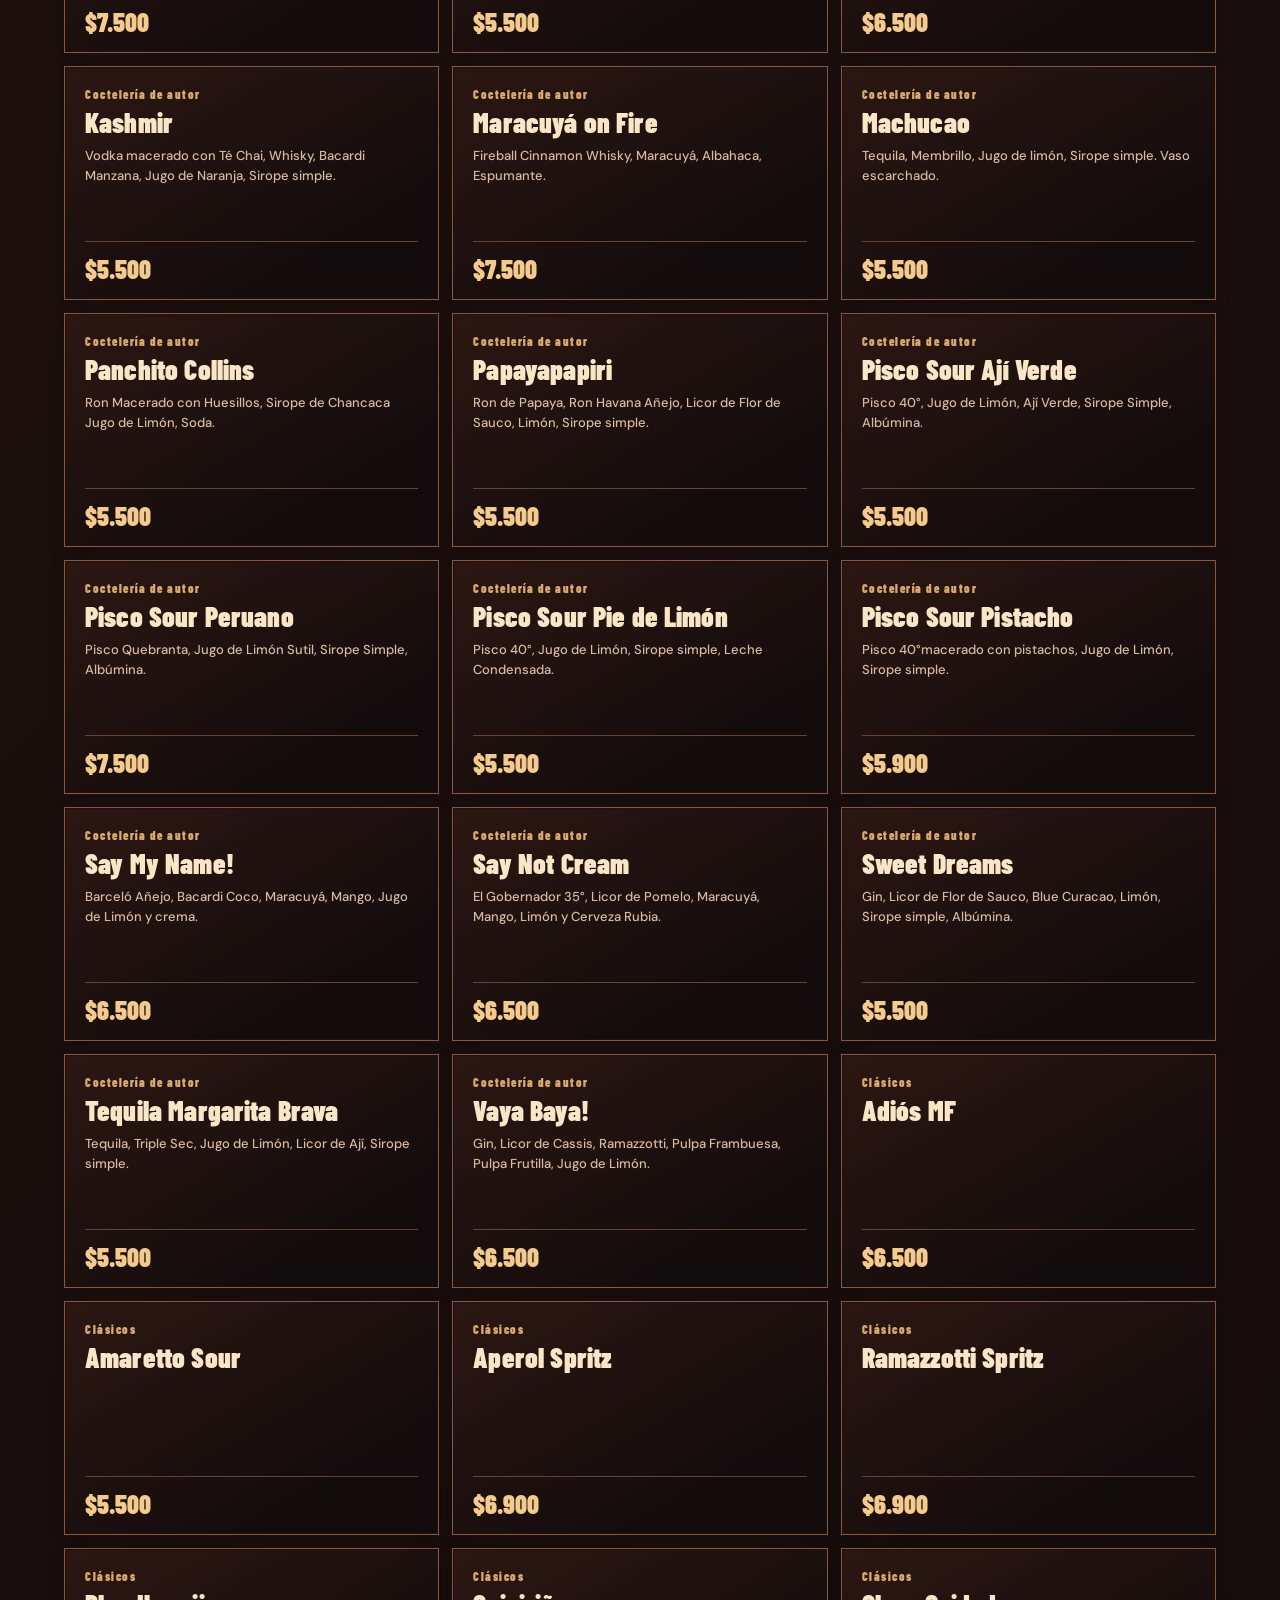
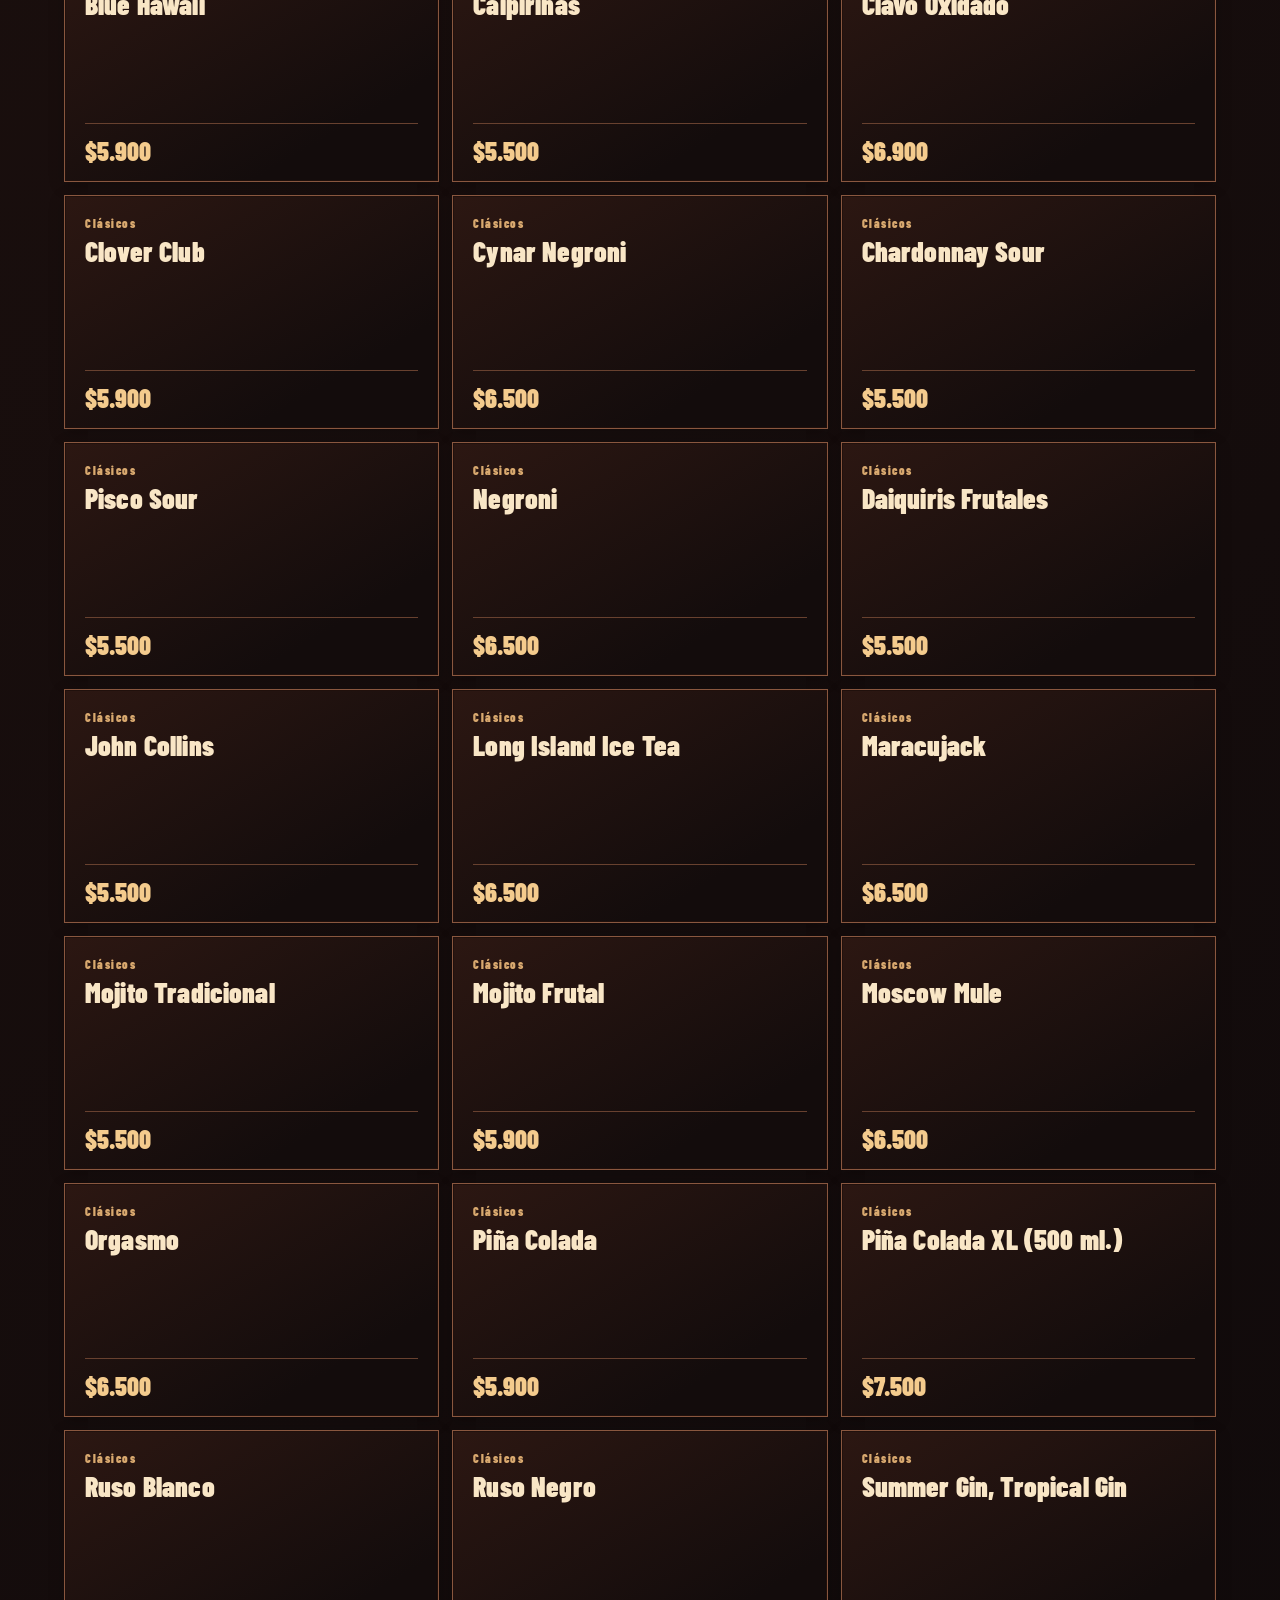
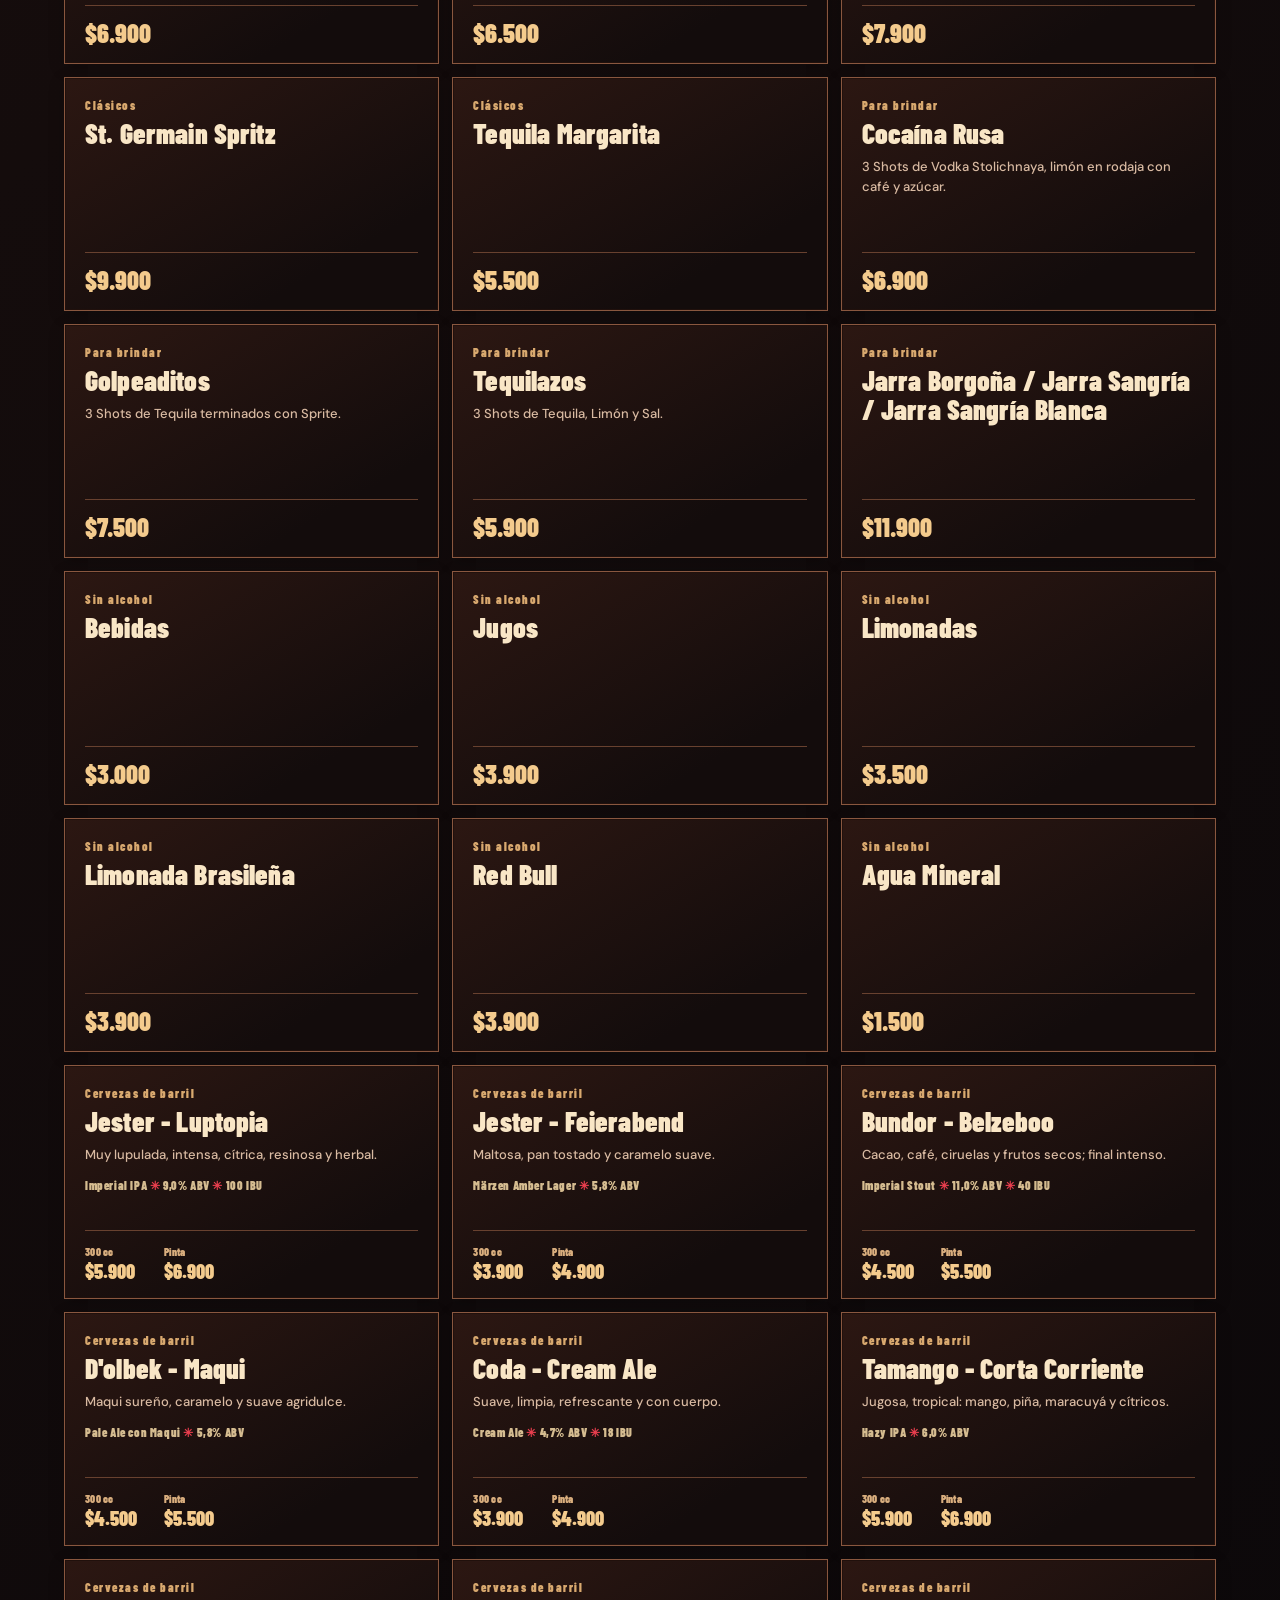
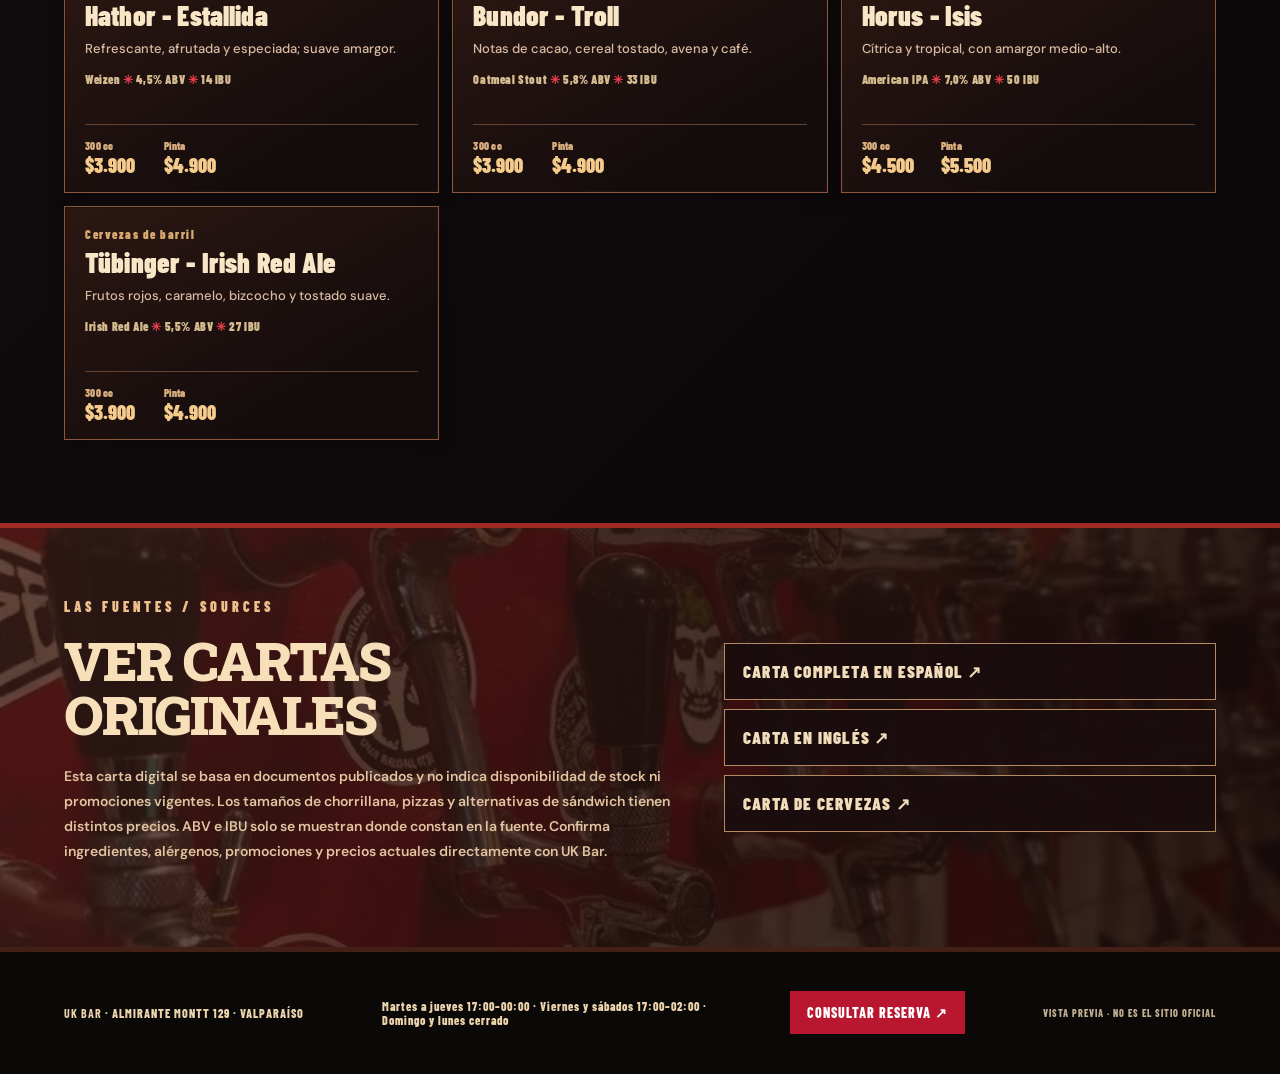
==== commit 1cb83988: "Correct UK Bar opening hours: closed Monday (carta/index.html)" ====
--- a/carta/index.html
+++ b/carta/index.html
@@ -15,7 +15,7 @@
 <link rel="preconnect" href="https://fonts.googleapis.com">
 <link rel="preconnect" href="https://fonts.gstatic.com" crossorigin>
 <link href="https://fonts.googleapis.com/css2?family=Barlow+Condensed:wght@500;600;700;800;900&family=DM+Sans:wght@400;500;600;700&family=Roboto+Slab:wght@500;600;700;800;900&display=swap" rel="stylesheet" media="print" onload="this.media=&quot;all&quot;"><noscript><link href="https://fonts.googleapis.com/css2?family=Barlow+Condensed:wght@500;600;700;800;900&family=DM+Sans:wght@400;500;600;700&family=Roboto+Slab:wght@500;600;700;800;900&display=swap" rel="stylesheet"></noscript>
-<link rel="stylesheet" href="../menu.css">
+<link rel="stylesheet" href="../menu.css?v=conversion9">
 <script defer src="../menu.js"></script>
 </head>
 <body>
@@ -273,5 +273,5 @@
   <a href="https://www.google.com/maps/search/?api=1&amp;query=UK+Bar+Almirante+Montt+129+Valparaiso" target="_blank" rel="noopener noreferrer">CÓMO LLEGAR</a>
   <a href="../#reserva">CONSULTAR MESA ↗</a>
 </nav>
-<footer class="full-menu-footer"><div><b>UK BAR</b> · ALMIRANTE MONTT 129 · VALPARAÍSO</div><p>Lunes a jueves 17:00–00:00 · Viernes y sábados 17:00–02:00 · Domingo cerrado</p><a href="../#reserva">CONSULTAR RESERVA ↗</a><small>VISTA PREVIA · NO ES EL SITIO OFICIAL</small></footer>
+<footer class="full-menu-footer"><div><b>UK BAR</b> · ALMIRANTE MONTT 129 · VALPARAÍSO</div><p>Martes a jueves 17:00–00:00 · Viernes y sábados 17:00–02:00 · Domingo y lunes cerrado</p><a href="../#reserva">CONSULTAR RESERVA ↗</a><small>VISTA PREVIA · NO ES EL SITIO OFICIAL</small></footer>
 </body></html>
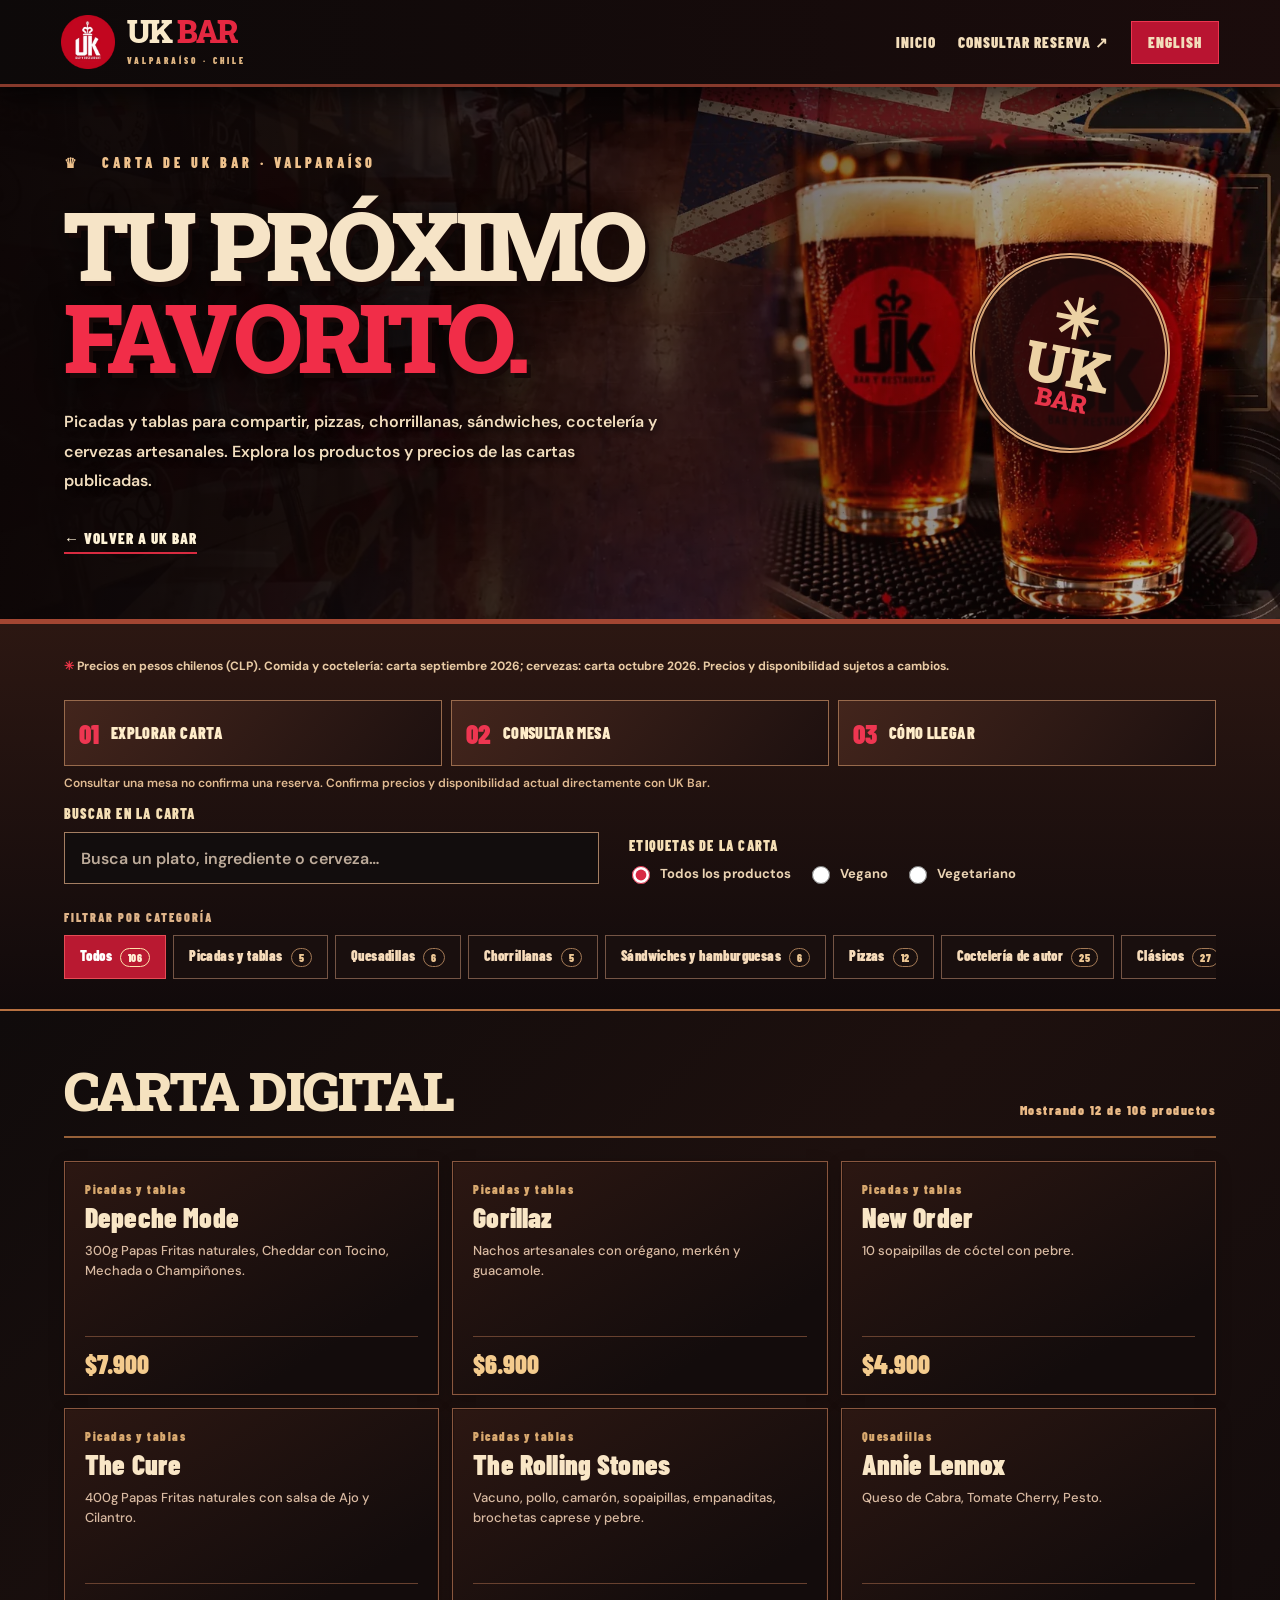
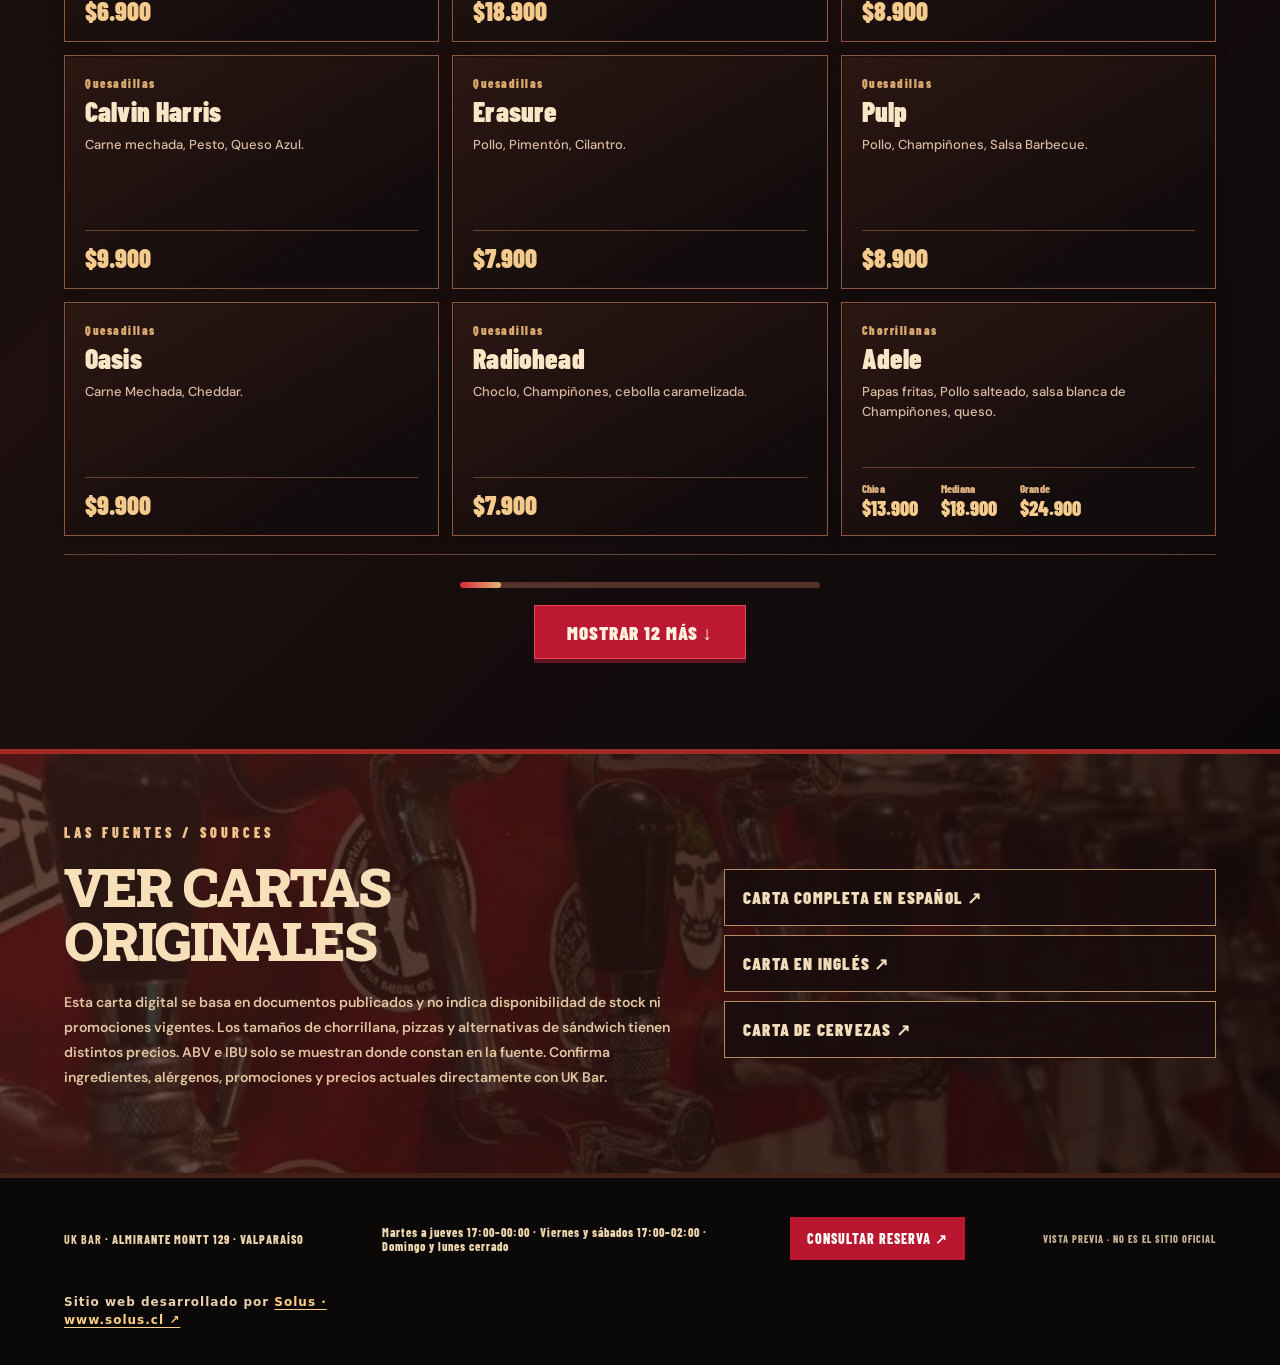
==== commit c4c50a74: "Paginate 106 digital menu items in groups of 12 with category counts and restore Solus menu credit" ====
--- a/carta/index.html
+++ b/carta/index.html
@@ -15,8 +15,8 @@
 <link rel="preconnect" href="https://fonts.googleapis.com">
 <link rel="preconnect" href="https://fonts.gstatic.com" crossorigin>
 <link href="https://fonts.googleapis.com/css2?family=Barlow+Condensed:wght@500;600;700;800;900&family=DM+Sans:wght@400;500;600;700&family=Roboto+Slab:wght@500;600;700;800;900&display=swap" rel="stylesheet" media="print" onload="this.media=&quot;all&quot;"><noscript><link href="https://fonts.googleapis.com/css2?family=Barlow+Condensed:wght@500;600;700;800;900&family=DM+Sans:wght@400;500;600;700&family=Roboto+Slab:wght@500;600;700;800;900&display=swap" rel="stylesheet"></noscript>
-<link rel="stylesheet" href="../menu.css?v=conversion9">
-<script defer src="../menu.js"></script>
+<link rel="stylesheet" href="../menu.css?v=progressive12oct2026">
+<script defer src="../menu.js?v=progressive12oct2026"></script>
 </head>
 <body>
 <a class="full-menu-skip" href="#menu-results">Saltar a los productos</a>
@@ -259,7 +259,8 @@
 <article class="full-menu-product" data-menu-category="cervezas" data-menu-search="Tübinger - Irish Red Ale Frutos rojos, caramelo, bizcocho y tostado suave. cervezas Irish Red Ale" data-menu-special="">
 <div class="full-menu-product-copy"><span class="full-menu-product-kicker">Cervezas de barril</span><h3>Tübinger - Irish Red Ale</h3><p class="full-menu-description">Frutos rojos, caramelo, bizcocho y tostado suave.</p><p class="menu-beer-stats">Irish Red Ale <span>✳</span> 5,5% ABV <span>✳</span> 27 IBU</p></div><div class="full-menu-prices"><div class="menu-price-pair"><span>300 cc</span><strong>$3.900</strong></div><div class="menu-price-pair"><span>Pinta</span><strong>$4.900</strong></div></div></article>
 </div>
- <p id="full-menu-noresults" class="full-menu-noresults" hidden>No encontramos resultados. Prueba otra categoría o búsqueda.</p>
+ <div id="full-menu-pager" class="full-menu-pager" hidden><div class="full-menu-progress" aria-hidden="true"><span id="full-menu-progress" style="width:0%"></span></div><button id="full-menu-more" class="full-menu-more" type="button" aria-controls="menu-results">MOSTRAR 12 MÁS ↓</button></div>
+  <p id="full-menu-noresults" class="full-menu-noresults" hidden>No encontramos resultados. Prueba otra categoría o búsqueda.</p>
 </section>
 <section class="full-menu-links"><div><span class="full-menu-overline">LAS FUENTES / SOURCES</span><h2>VER CARTAS ORIGINALES</h2><p>Esta carta digital se basa en documentos publicados y no indica disponibilidad de stock ni promociones vigentes. Los tamaños de chorrillana, pizzas y alternativas de sándwich tienen distintos precios. ABV e IBU solo se muestran donde constan en la fuente. Confirma ingredientes, alérgenos, promociones y precios actuales directamente con UK Bar.</p></div>
 <div class="full-menu-document-links">
@@ -273,5 +274,5 @@
   <a href="https://www.google.com/maps/search/?api=1&amp;query=UK+Bar+Almirante+Montt+129+Valparaiso" target="_blank" rel="noopener noreferrer">CÓMO LLEGAR</a>
   <a href="../#reserva">CONSULTAR MESA ↗</a>
 </nav>
-<footer class="full-menu-footer"><div><b>UK BAR</b> · ALMIRANTE MONTT 129 · VALPARAÍSO</div><p>Martes a jueves 17:00–00:00 · Viernes y sábados 17:00–02:00 · Domingo y lunes cerrado</p><a href="../#reserva">CONSULTAR RESERVA ↗</a><small>VISTA PREVIA · NO ES EL SITIO OFICIAL</small></footer>
+<footer class="full-menu-footer"><div><b>UK BAR</b> · ALMIRANTE MONTT 129 · VALPARAÍSO</div><p>Martes a jueves 17:00–00:00 · Viernes y sábados 17:00–02:00 · Domingo y lunes cerrado</p><a href="../#reserva">CONSULTAR RESERVA ↗</a><small>VISTA PREVIA · NO ES EL SITIO OFICIAL</small><p lang="es" class="full-menu-developer-credit" style="margin:14px 0 0;font:600 12px/1.55 system-ui,sans-serif;color:#e9cfab">Sitio web desarrollado por <a href="https://www.solus.cl/" target="_blank" rel="noopener noreferrer" style="color:#ffcf83;background:none;padding:0;font:inherit;text-decoration:underline;text-underline-offset:3px">Solus · www.solus.cl ↗</a></p></footer>
 </body></html>
--- a/menu.css
+++ b/menu.css
@@ -129,3 +129,17 @@
  .full-menu-footer{padding-bottom:85px}
 }
 @media(max-width:355px){.full-menu-mobile-actions a{font-size:11px}}
+
+/* Menu: concise 12-at-a-time catalog, available in both languages. */
+.full-menu-cat-count{display:inline-block;margin-left:8px;padding:2px 7px;border:1px solid #a37955;border-radius:999px;color:#efc996;font:900 11px/1.2 var(--condensed);vertical-align:middle}
+.full-menu-cat.active .full-menu-cat-count{border-color:#ffe1ac;color:#fff0d5}
+.full-menu-pager{display:flex;flex-direction:column;align-items:center;gap:17px;padding:27px 0 7px;margin-top:18px;border-top:1px solid #664332}
+.full-menu-pager[hidden]{display:none}
+.full-menu-progress{height:6px;width:min(100%,360px);background:#563127;border-radius:999px;overflow:hidden}
+.full-menu-progress span{display:block;height:100%;background:linear-gradient(90deg,#d52a3c,#e2b572);border-radius:999px;transition:width .2s ease}
+.full-menu-more{display:inline-flex;align-items:center;justify-content:center;min-height:54px;padding:15px 32px;border:1px solid #ee4354;background:#bc1831;color:#fff1db;font:900 19px/1 var(--condensed);letter-spacing:.9px;box-shadow:0 4px 0 #601321}
+.full-menu-more:hover{background:#df2441}
+.full-menu-more:focus-visible{outline:3px solid #ffe0a0;outline-offset:3px}
+@media(max-width:570px){.full-menu-pager{padding-top:22px}.full-menu-more{width:100%;min-height:54px}.full-menu-cat-count{margin-left:5px;padding:2px 6px}}
+@media(prefers-reduced-motion:reduce){.full-menu-progress span{transition:none}}
+
